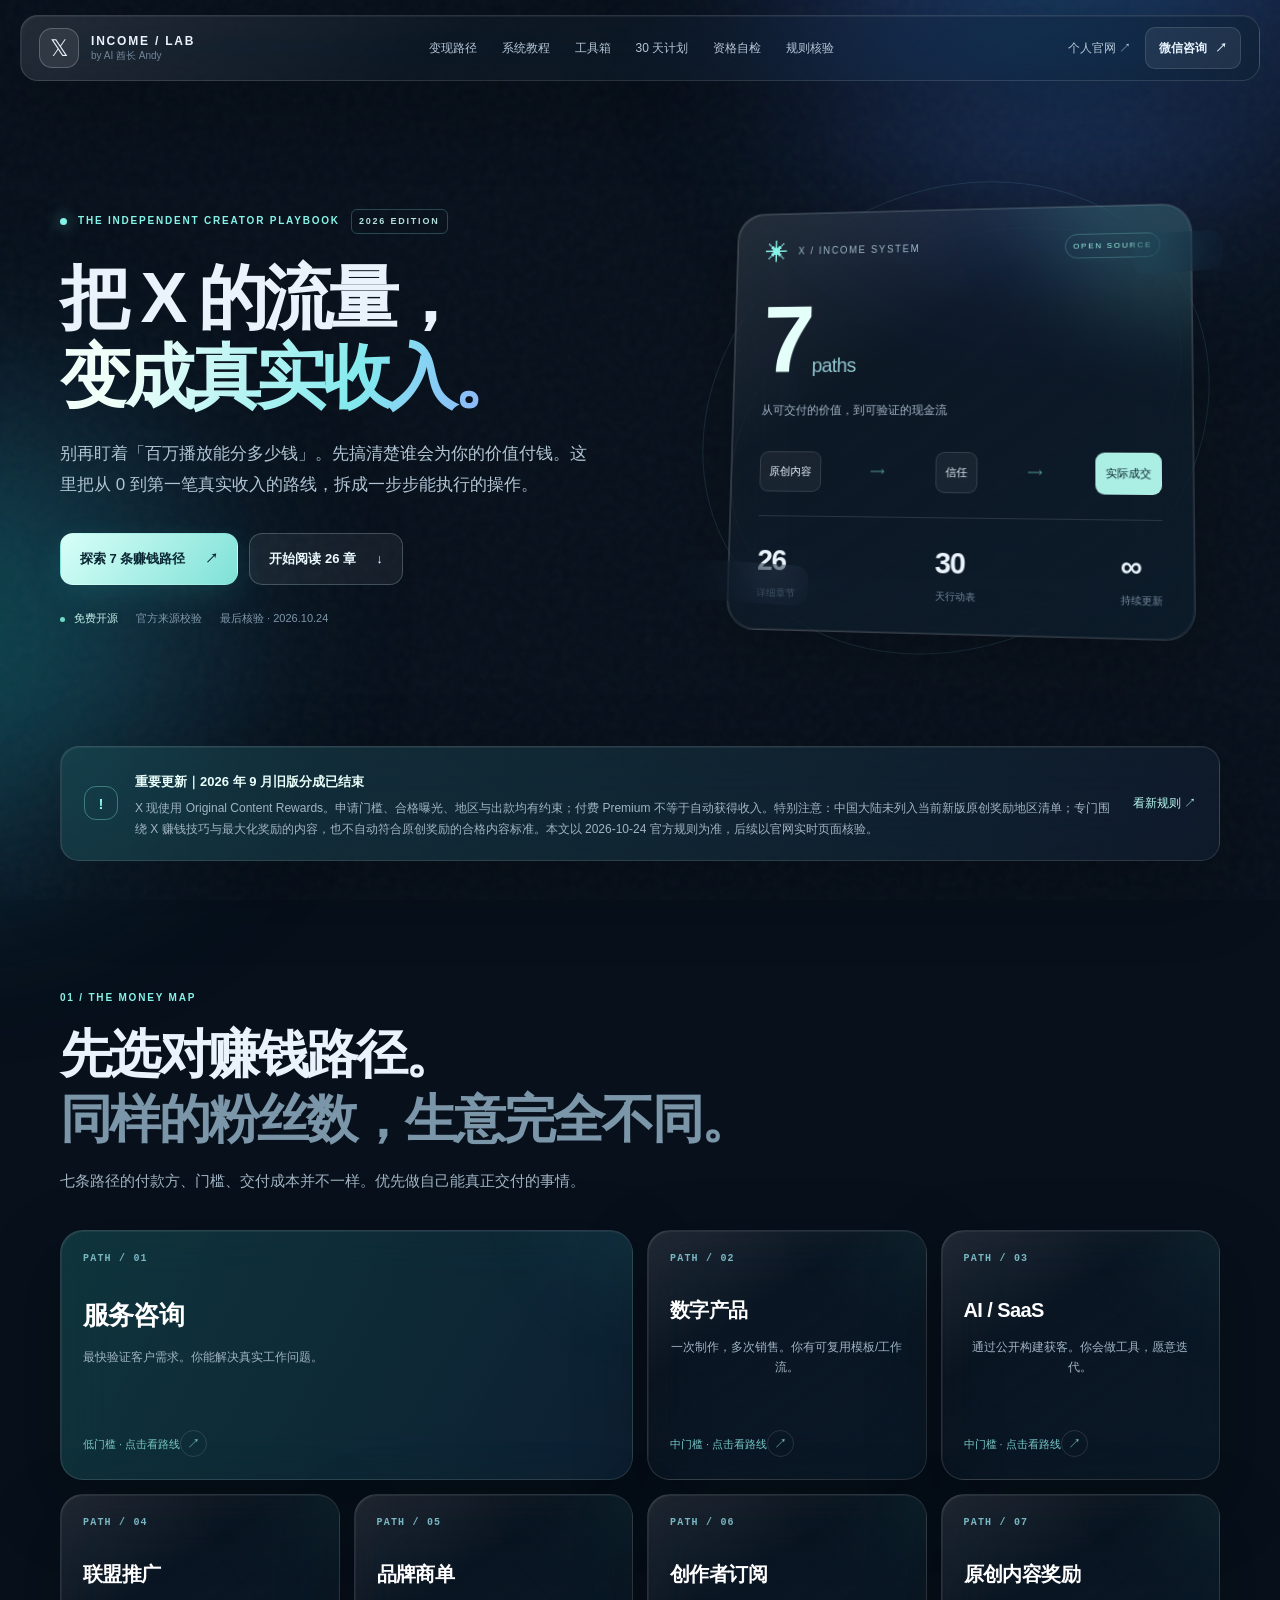
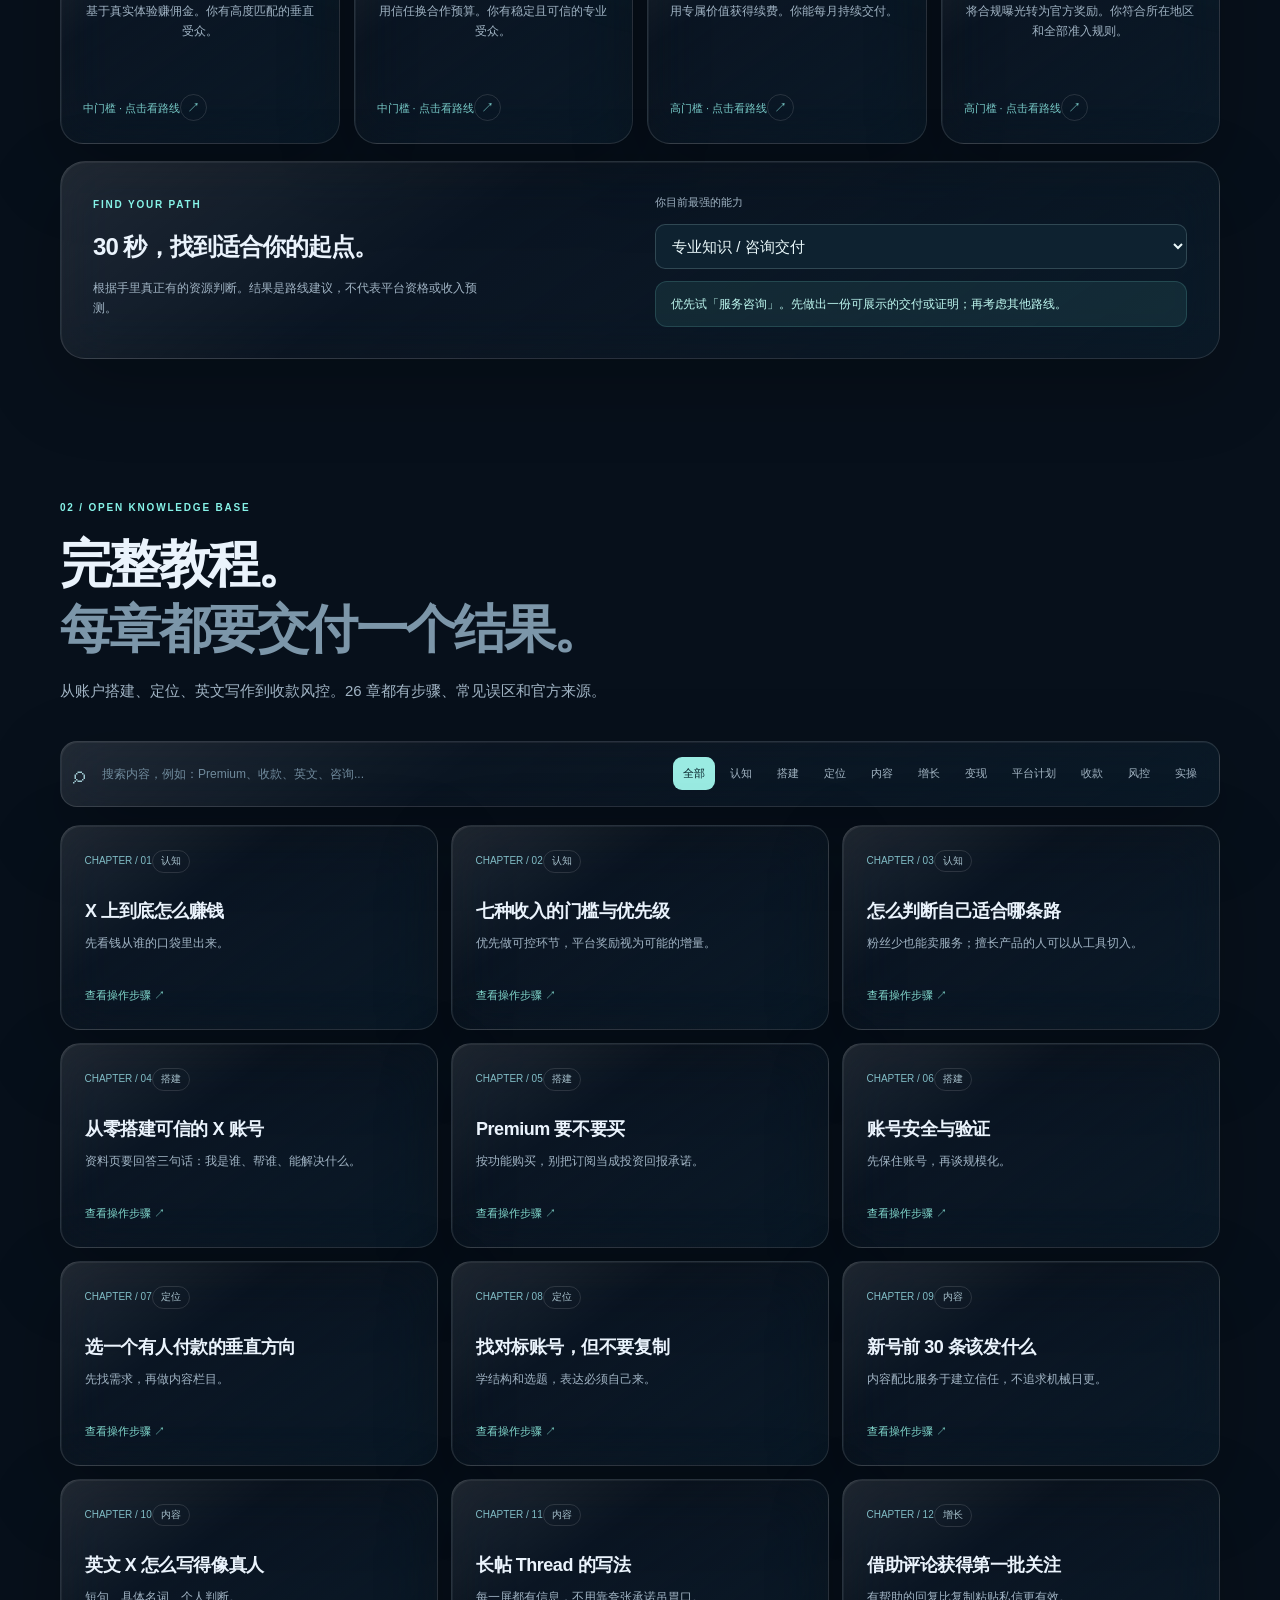
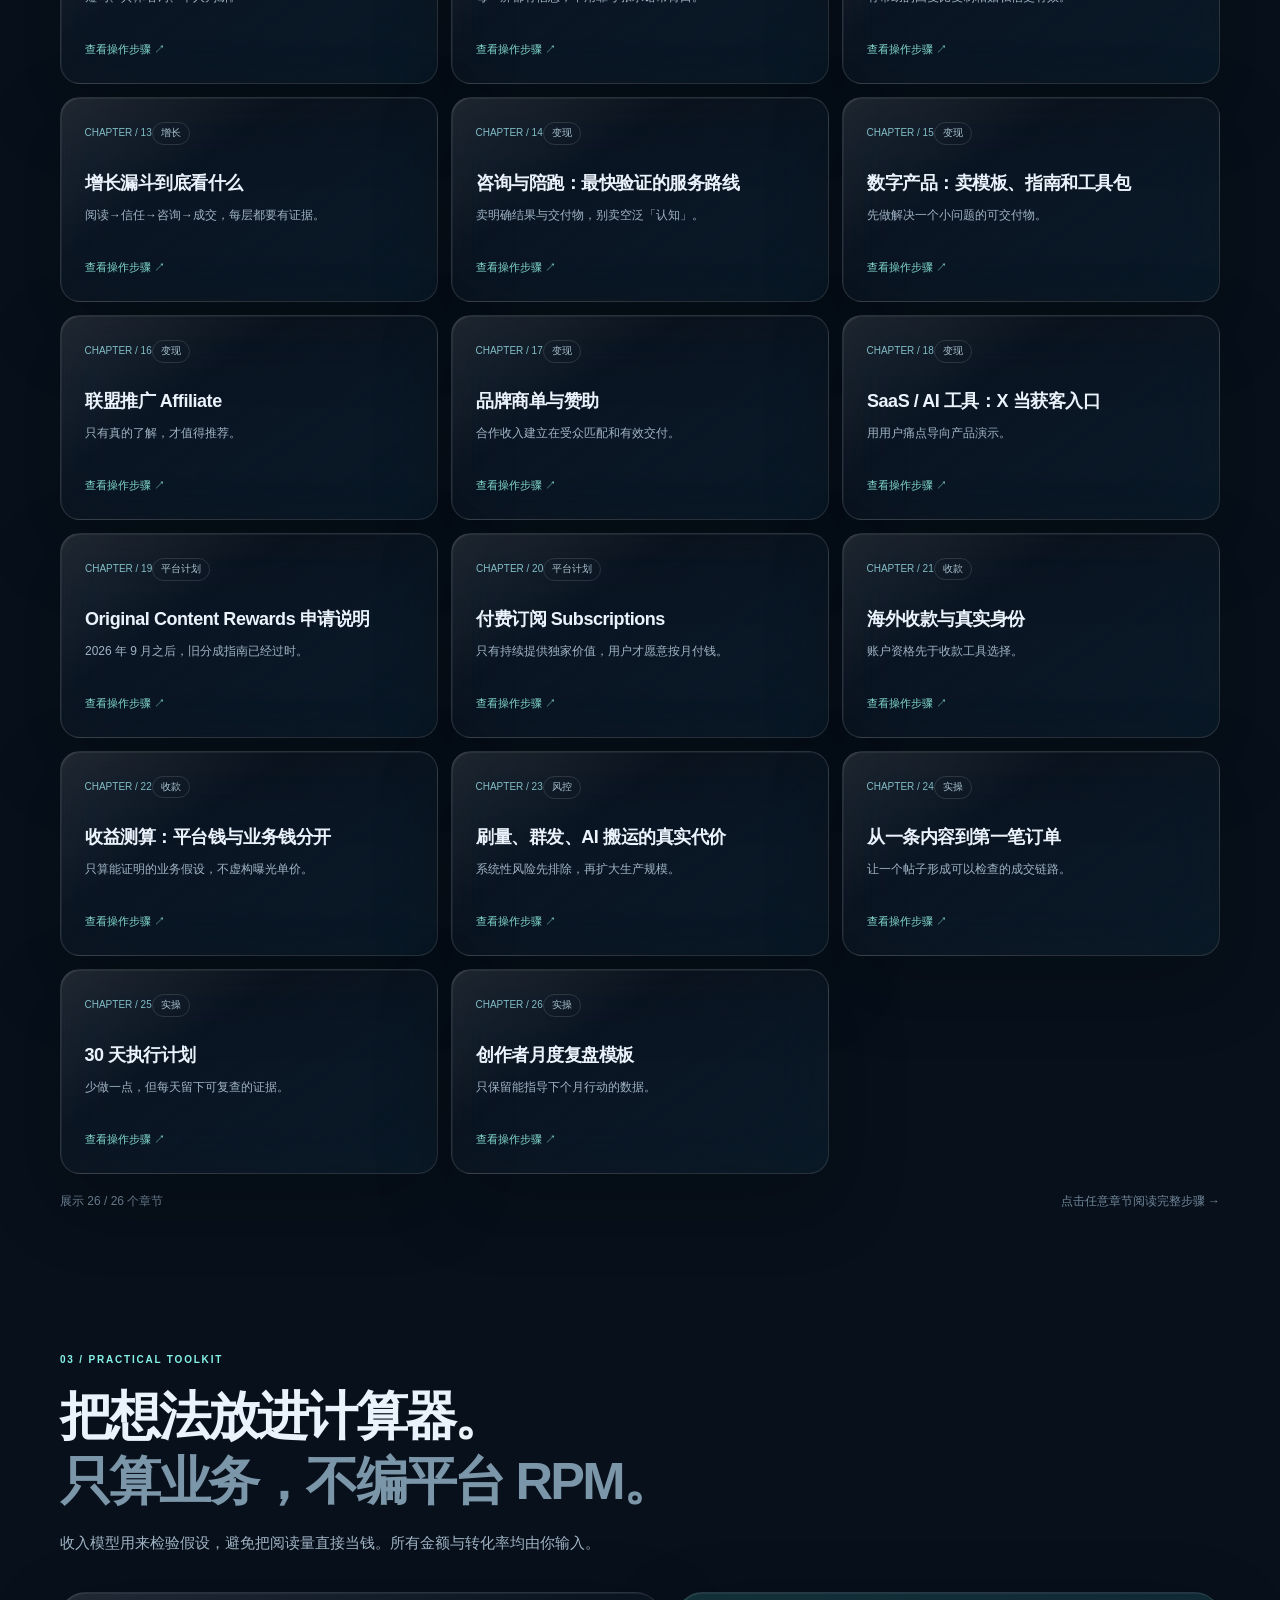
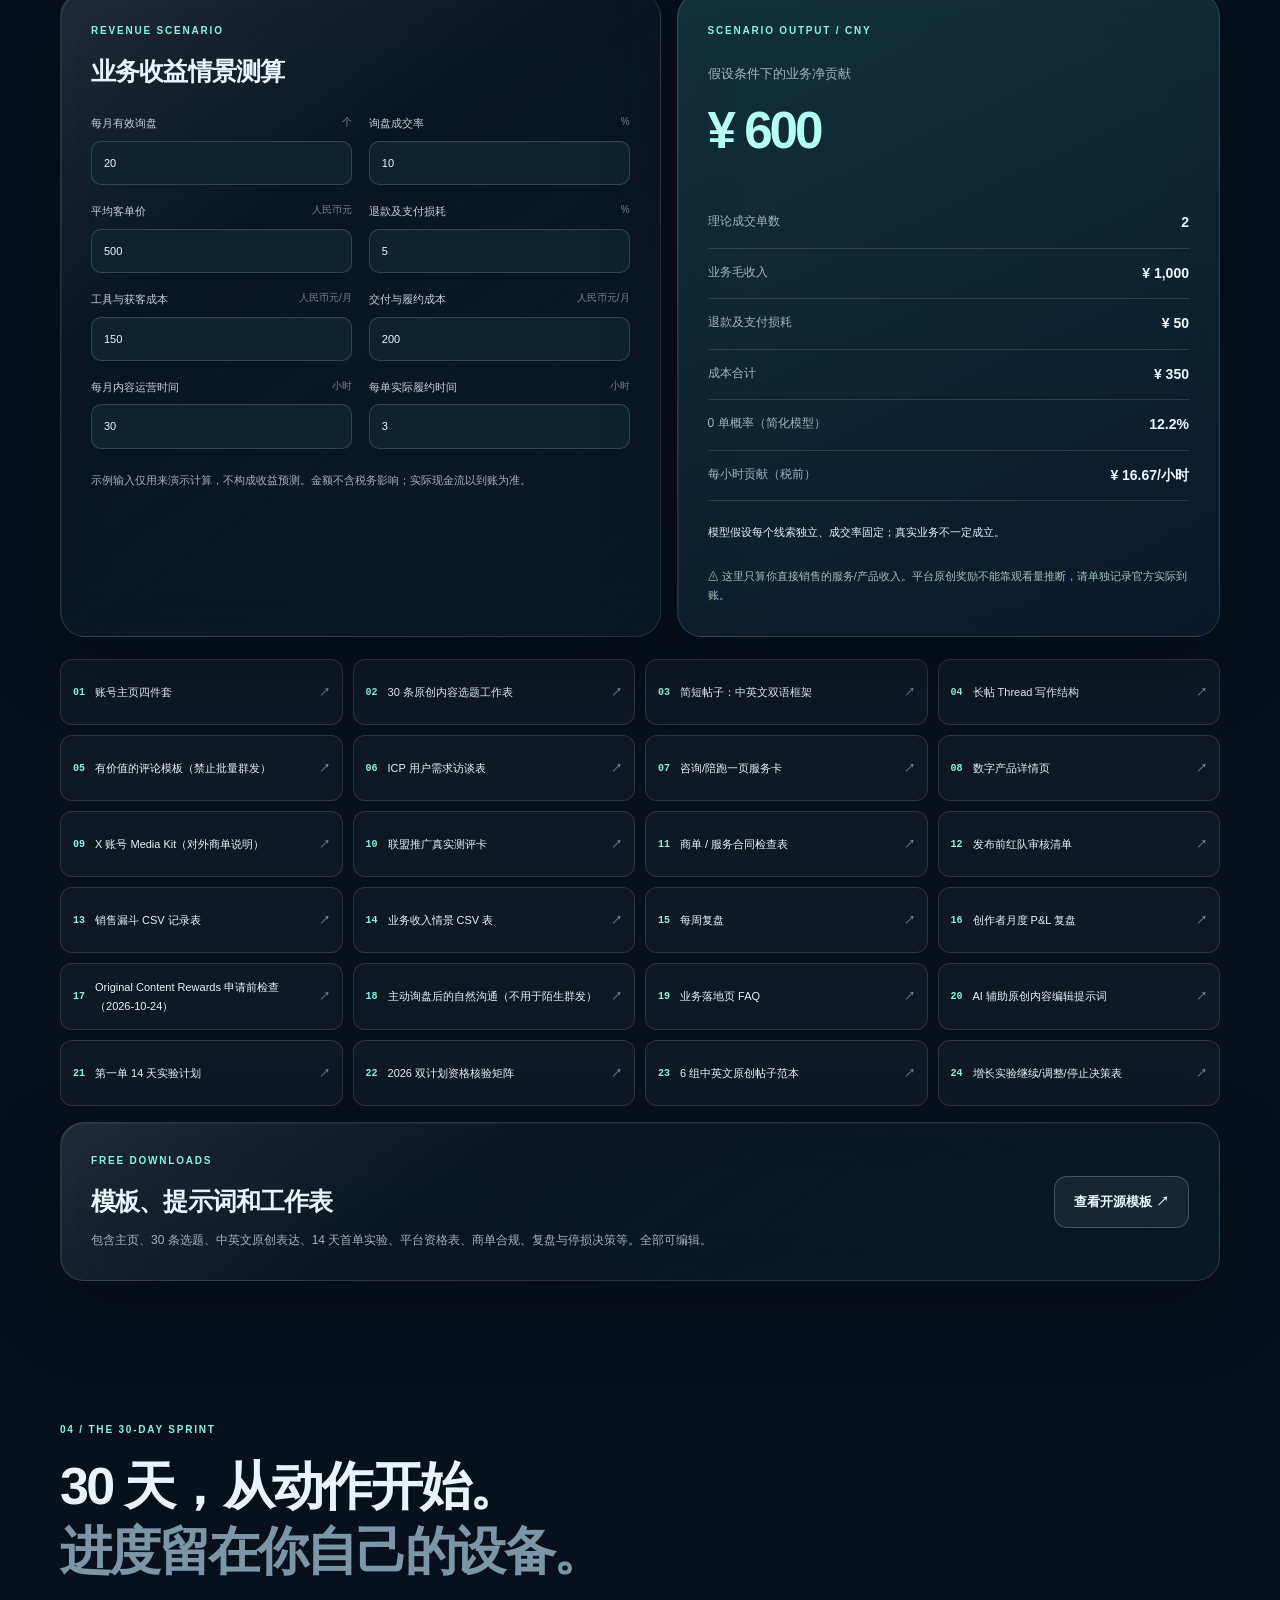
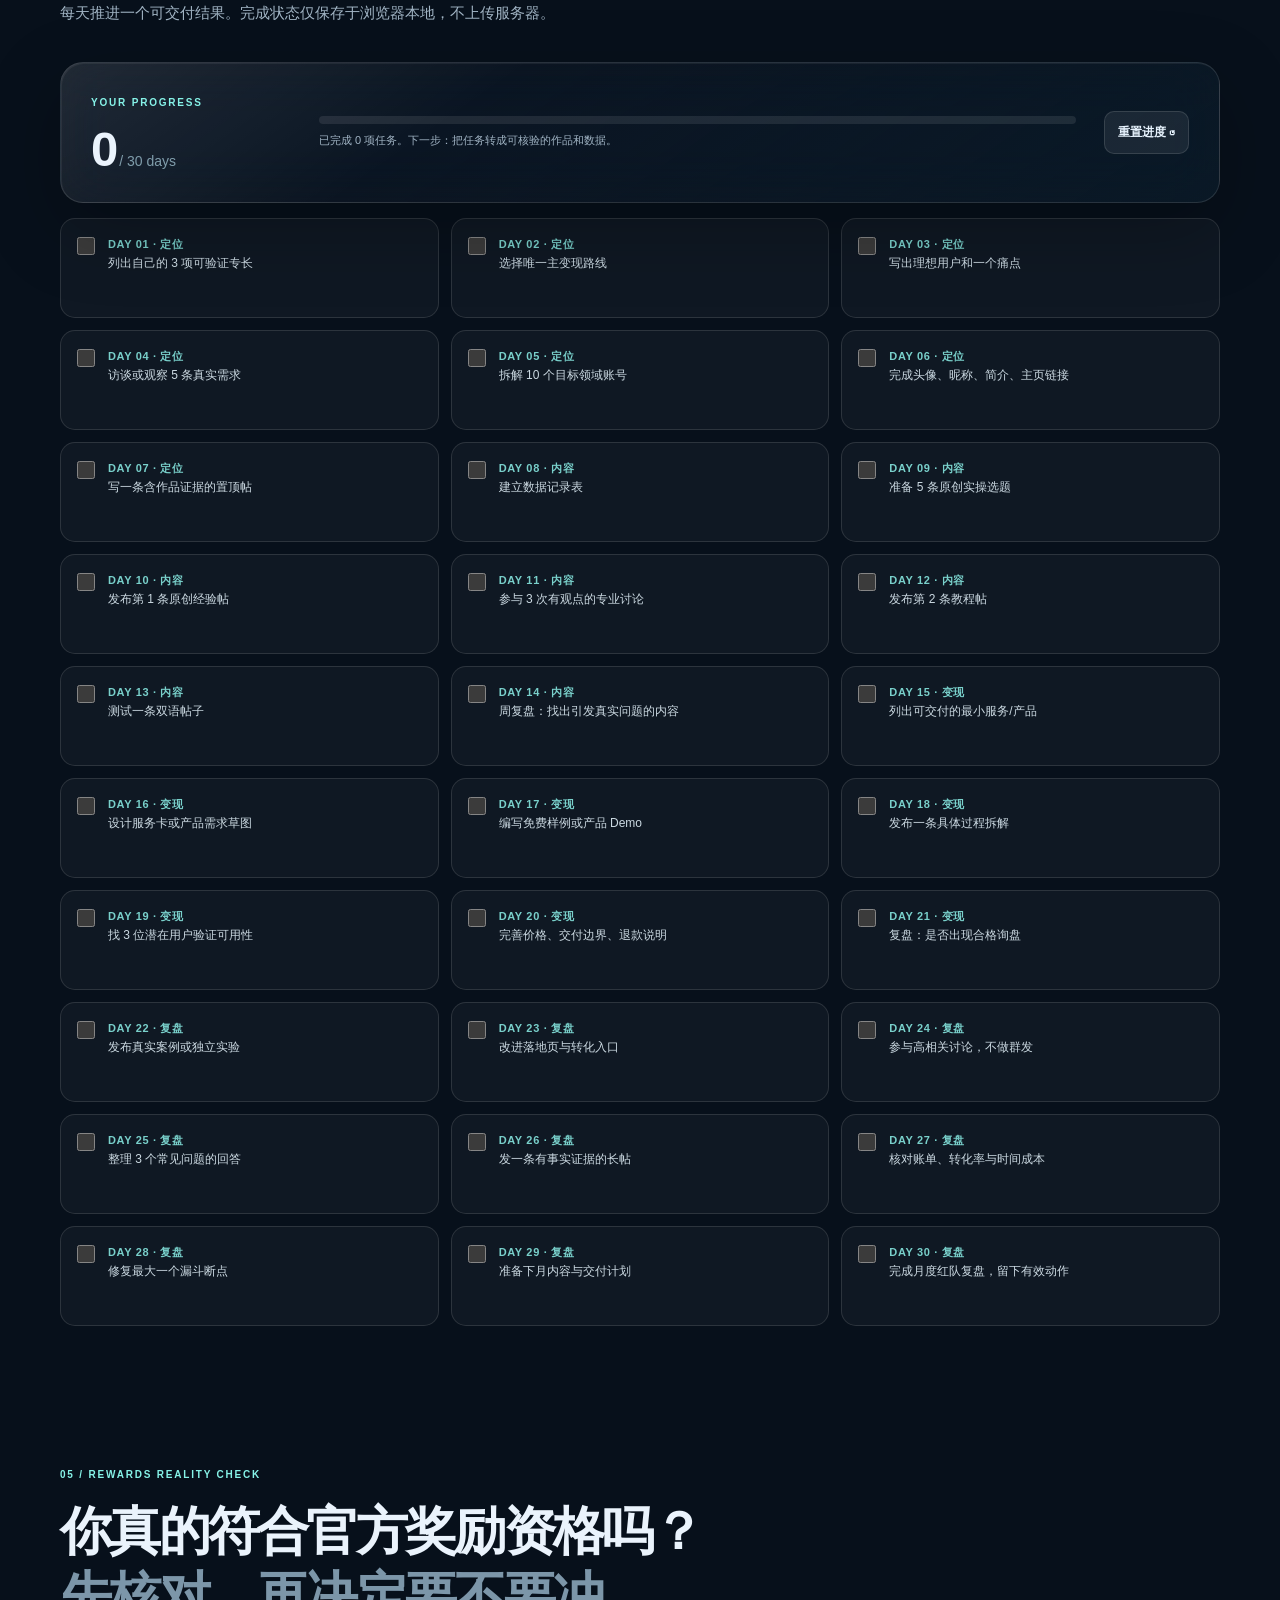
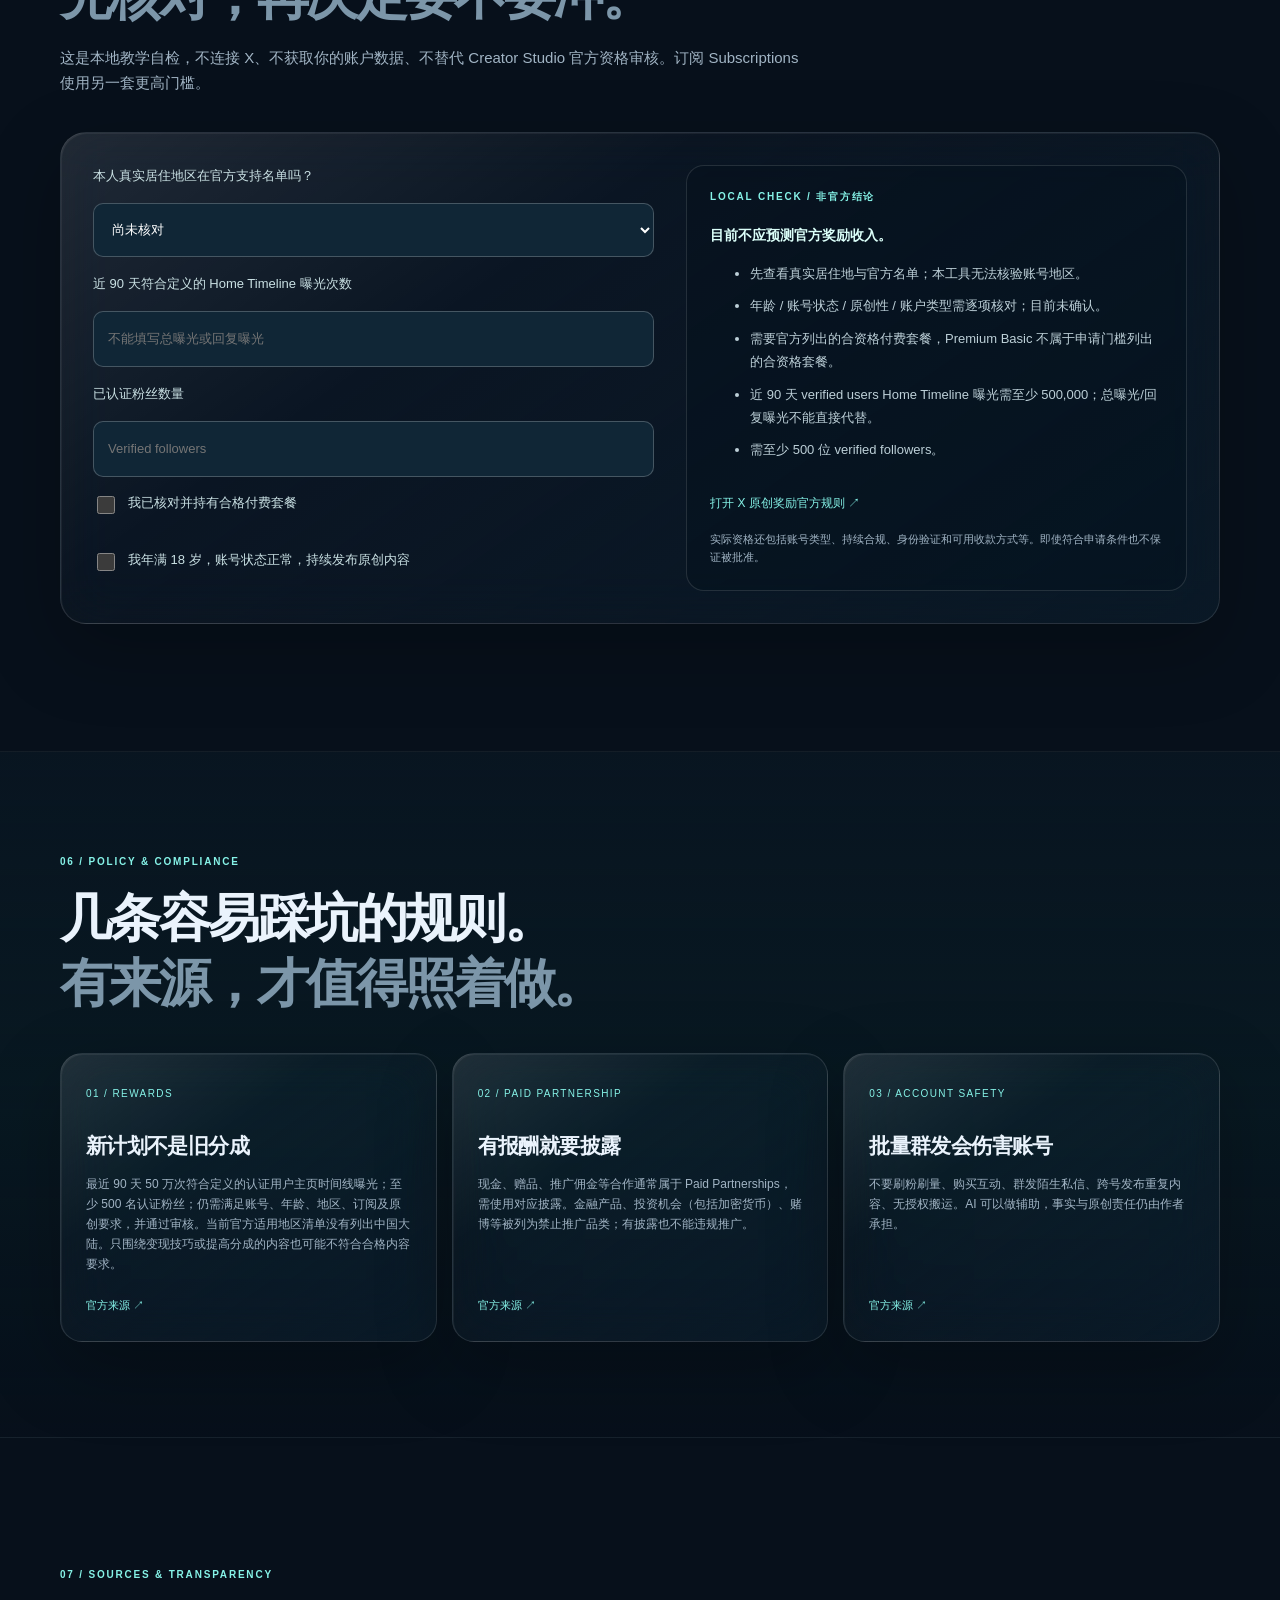
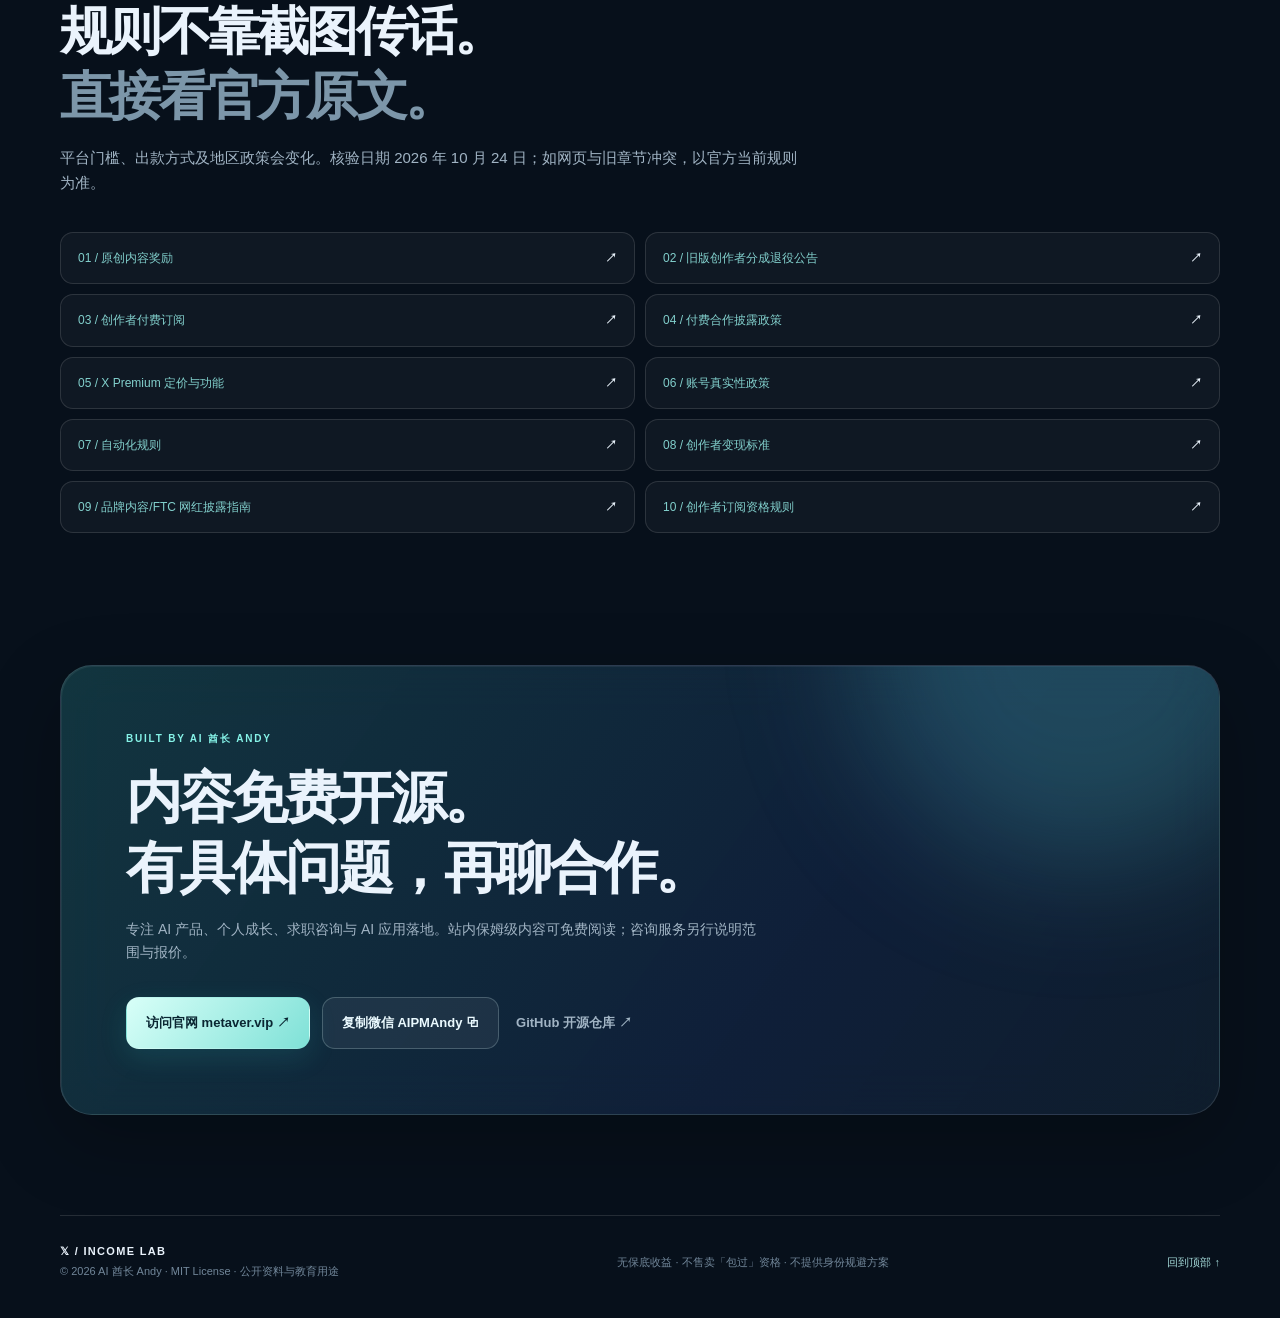
==== index.html @ f40939b9 "Release V2: 26 chapters, 24 templates, glass UI, revenue tools, tests and Pages" ====
<!doctype html>
<html lang="zh-CN">
<head>
  <meta charset="utf-8" />
  <meta name="viewport" content="width=device-width,initial-scale=1,viewport-fit=cover" />
  <meta name="theme-color" content="#07101b" />
  <meta name="description" content="2026 年 X（Twitter）赚钱保姆级攻略：七种变现路线、26 章原创教程、30 天执行计划、业务收益测算、平台规则与风控。由 AI 酋长 Andy 开源维护。" />
  <meta property="og:type" content="website" /><meta property="og:title" content="X 赚钱保姆级攻略 · 2026" />
  <meta property="og:description" content="从内容到客户，从流量到真实到账。26 章保姆级手册 · 30 天实践计划 · 官方规则核验。" />
  <meta property="og:url" content="https://aipmandy.github.io/x-income-handbook/" />
  <meta name="twitter:card" content="summary_large_image" />
  <meta property="og:image" content="https://aipmandy.github.io/x-income-handbook/assets/social-preview.png" />
  <meta property="og:image:alt" content="X 赚钱保姆级攻略 2026 开源指南" />
  <link rel="icon" type="image/svg+xml" href="assets/favicon.svg" />
  <link rel="canonical" href="https://aipmandy.github.io/x-income-handbook/" />
  <link rel="stylesheet" href="assets/style.css" />
  <title>X 赚钱保姆级攻略 2026 · AI 酋长 Andy</title>
</head>
<body>
  <a class="skip-link" href="#knowledge">跳转到教程正文</a>
  <div class="aurora aurora-a" aria-hidden="true"></div><div class="aurora aurora-b" aria-hidden="true"></div><div class="grain" aria-hidden="true"></div>
  <div class="read-progress" id="readProgress" aria-hidden="true"></div>
  <header class="site-header"><div class="nav glass">
    <a class="brand" href="#home" aria-label="X 收益手册 首页"><span class="brand-mark">𝕏</span><span class="brand-type"><b>INCOME / LAB</b><small>by AI 酋长 Andy</small></span></a>
    <nav class="desktop-nav" aria-label="主导航"><a href="#routes">变现路径</a><a href="#knowledge">系统教程</a><a href="#tools">工具箱</a><a href="#roadmap">30 天计划</a><a href="#eligibility">资格自检</a><a href="#sources">规则核验</a></nav>
    <div class="nav-actions"><a class="nav-website" href="https://metaver.vip/" target="_blank" rel="noopener noreferrer">个人官网 ↗</a><button class="btn btn-ghost tiny" id="contactTop" type="button" aria-label="复制微信号">微信咨询 <span>↗</span></button></div>
  </div><nav class="mobile-quicknav" aria-label="手机快捷导航"><a href="#routes">路径</a><a href="#knowledge">教程</a><a href="#tools">测算</a><a href="#roadmap">打卡</a><a href="#eligibility">资格核验</a><a href="#sources">官方来源</a></nav></header>
  <main>
    <section id="home" class="hero container">
      <div class="hero-content"><div class="eyebrow"><span class="pulse"></span> THE INDEPENDENT CREATOR PLAYBOOK <span class="ver">2026 EDITION</span></div>
        <h1>把 X 的流量，<br/><em>变成真实收入。</em></h1>
        <p class="hero-sub">别再盯着「百万播放能分多少钱」。先搞清楚谁会为你的价值付钱。这里把从 0 到第一笔真实收入的路线，拆成一步步能执行的操作。</p>
        <div class="hero-ctas"><a class="btn btn-primary" href="#routes">探索 7 条赚钱路径 <span>↗</span></a><a class="btn btn-outline" href="#knowledge">开始阅读 26 章 <span>↓</span></a></div>
        <div class="hero-meta"><span><i class="dot"></i> 免费开源</span><span>官方来源校验</span><span>最后核验 · 2026.10.24</span></div>
      </div>
      <div class="hero-art" aria-label="网站数据概览装饰图">
        <div class="orbit orbit-one" aria-hidden="true"></div><div class="orbit orbit-two" aria-hidden="true"></div>
        <div class="glass hero-panel"><div class="panel-head"><span class="mini-symbol">✳</span><span>X / INCOME SYSTEM</span><span class="panel-badge">OPEN SOURCE</span></div>
          <div class="visual-big">7<span> paths</span></div><p class="panel-muted">从可交付的价值，到可验证的现金流</p>
          <div class="art-flow"><span>原创内容</span><span class="flow-arrow">⟶</span><span>信任</span><span class="flow-arrow">⟶</span><span class="highlight-cell">实际成交</span></div>
          <div class="art-divider"></div><div class="panel-bottom"><div><b>26</b><small>详细章节</small></div><div><b>30</b><small>天行动表</small></div><div><b>∞</b><small>持续更新</small></div></div>
        </div><div class="float-chip glass float-a">✦ 从 0 到 1</div><div class="float-chip glass float-b">↗ Built for creators</div>
      </div>
    </section>
    <section class="container"><div class="notice glass"><div class="notice-icon">!</div><div><strong>重要更新｜2026 年 9 月旧版分成已结束</strong><p>X 现使用 Original Content Rewards。申请门槛、合格曝光、地区与出款均有约束；付费 Premium 不等于自动获得收入。特别注意：中国大陆未列入当前新版原创奖励地区清单；专门围绕 X 赚钱技巧与最大化奖励的内容，也不自动符合原创奖励的合格内容标准。本文以 2026-10-24 官方规则为准，后续以官网实时页面核验。</p></div><a href="#policy">看新规则 ↗</a></div></section>
    <section id="routes" class="section container"><div class="section-head"><span class="section-label">01 / THE MONEY MAP</span><h2>先选对赚钱路径。<br/><span>同样的粉丝数，生意完全不同。</span></h2><p>七条路径的付款方、门槛、交付成本并不一样。优先做自己能真正交付的事情。</p></div>
      <div class="route-grid" id="routeGrid"></div>
      <div class="matcher glass"><div><span class="section-label">FIND YOUR PATH</span><h3>30 秒，找到适合你的起点。</h3><p>根据手里真正有的资源判断。结果是路线建议，不代表平台资格或收入预测。</p></div><div class="matcher-controls"><label for="skillSelect">你目前最强的能力</label><select id="skillSelect"><option value="service">专业知识 / 咨询交付</option><option value="build">产品开发 / AI 工具</option><option value="resource">产品测评 / 推荐经验</option><option value="audience">稳定的垂直受众</option><option value="content">原创写作 / 视频制作</option></select><div class="match-result" id="matchResult" aria-live="polite"></div></div></div>
    </section>
    <section id="knowledge" class="section container"><div class="section-head"><span class="section-label">02 / OPEN KNOWLEDGE BASE</span><h2>完整教程。<br/><span>每章都要交付一个结果。</span></h2><p>从账户搭建、定位、英文写作到收款风控。26 章都有步骤、常见误区和官方来源。</p></div>
      <div class="library-toolbar glass"><label class="search-wrap" for="chapterSearch"><span>⌕</span><input id="chapterSearch" placeholder="搜索内容，例如：Premium、收款、英文、咨询..." autocomplete="off" /></label><div class="category-tabs" id="categoryTabs" aria-label="章节类别"></div></div>
      <div id="chapterGrid" class="chapter-grid" aria-live="polite"></div><div class="library-footer"><span id="chapterCount"></span><span>点击任意章节阅读完整步骤 →</span></div>
    </section>
    <section id="tools" class="section container"><div class="section-head"><span class="section-label">03 / PRACTICAL TOOLKIT</span><h2>把想法放进计算器。<br/><span>只算业务，不编平台 RPM。</span></h2><p>收入模型用来检验假设，避免把阅读量直接当钱。所有金额与转化率均由你输入。</p></div>
      <div class="calc-layout"><div class="glass calc-form"><div class="card-kicker">REVENUE SCENARIO</div><h3>业务收益情景测算</h3><div class="calc-fields"><label>每月有效询盘 <span>个</span><input id="leads" type="number" min="0" max="10000000" step="1" value="20" /></label><label>询盘成交率 <span>%</span><input id="conversion" type="number" min="0" max="100" step="1" value="10" /></label><label>平均客单价 <span>人民币元</span><input id="ticket" type="number" min="0" max="100000000" step="50" value="500" /></label><label>退款及支付损耗 <span>%</span><input id="refund" type="number" min="0" max="100" step="1" value="5" /></label><label>工具与获客成本 <span>人民币元/月</span><input id="cost" type="number" min="0" max="100000000" step="10" value="150" /></label><label>交付与履约成本 <span>人民币元/月</span><input id="delivery" type="number" min="0" max="100000000" step="10" value="200" /></label><label>每月内容运营时间 <span>小时</span><input id="contentHours" type="number" min="0" max="1000000" step="1" value="30" /></label><label>每单实际履约时间 <span>小时</span><input id="hoursPerOrder" type="number" min="0" max="1000000" step="0.5" value="3" /></label></div><p class="calc-note">示例输入仅用来演示计算，不构成收益预测。金额不含税务影响；实际现金流以到账为准。</p></div>
        <div class="glass calc-result"><div class="card-kicker">SCENARIO OUTPUT / CNY</div><p>假设条件下的业务净贡献</p><div class="calc-value" id="net">¥ 0</div><div class="calc-stat"><span>理论成交单数</span><b id="orders">0</b></div><div class="calc-stat"><span>业务毛收入</span><b id="gross">¥ 0</b></div><div class="calc-stat"><span>退款及支付损耗</span><b id="loss">¥ 0</b></div><div class="calc-stat"><span>成本合计</span><b id="expenses">¥ 0</b></div><div class="calc-stat"><span>0 单概率（简化模型）</span><b id="zeroOrders">—</b></div><div class="calc-stat"><span>每小时贡献（税前）</span><b id="hourly">—</b></div><div id="scenarioRisk" class="calc-note" aria-live="polite"></div><div class="disclaimer">⚠ 这里只算你直接销售的服务/产品收入。平台原创奖励不能靠观看量推断，请单独记录官方实际到账。</div></div></div>
      <div class="template-list" id="templateList" aria-label="可编辑开源模板"></div>
      <div class="resources glass"><div><div class="card-kicker">FREE DOWNLOADS</div><h3>模板、提示词和工作表</h3><p>包含主页、30 条选题、中英文原创表达、14 天首单实验、平台资格表、商单合规、复盘与停损决策等。全部可编辑。</p></div><a class="btn btn-outline" href="https://github.com/AIPMAndy/x-income-handbook/tree/main/templates" target="_blank" rel="noopener noreferrer">查看开源模板 ↗</a></div>
    </section>
    <section id="roadmap" class="section container"><div class="section-head"><span class="section-label">04 / THE 30-DAY SPRINT</span><h2>30 天，从动作开始。<br/><span>进度留在你自己的设备。</span></h2><p>每天推进一个可交付结果。完成状态仅保存于浏览器本地，不上传服务器。</p></div><div class="roadmap-top glass"><div><span class="section-label">YOUR PROGRESS</span><div class="progress-number"><span id="dayDone">0</span><small> / 30 days</small></div></div><div class="progress-area"><div class="track"><div id="progressBar"></div></div><p id="progressLabel">还没有完成任何任务。</p></div><button class="btn btn-ghost tiny" id="resetProgress" type="button">重置进度 ↺</button></div><div class="days-grid" id="dayGrid"></div></section>
    <section id="eligibility" class="section container"><div class="section-head"><span class="section-label">05 / REWARDS REALITY CHECK</span><h2>你真的符合官方奖励资格吗？<br/><span>先核对，再决定要不要冲。</span></h2><p>这是本地教学自检，不连接 X、不获取你的账户数据、不替代 Creator Studio 官方资格审核。订阅 Subscriptions 使用另一套更高门槛。</p></div><form id="rewardsCheck" class="glass eligibility-card"><div class="eligibility-fields"><label>本人真实居住地区在官方支持名单吗？<select id="rewardRegion"><option value="unknown">尚未核对</option><option value="yes">是（已查官方名单）</option><option value="no">否</option></select></label><label>近 90 天符合定义的 Home Timeline 曝光次数<input id="rewardViews" type="number" min="0" step="1" placeholder="不能填写总曝光或回复曝光" /></label><label>已认证粉丝数量<input id="rewardVerified" type="number" min="0" step="1" placeholder="Verified followers" /></label><label class="eligibility-check"><input id="rewardPremium" type="checkbox"/> 我已核对并持有合格付费套餐</label><label class="eligibility-check"><input id="rewardAge" type="checkbox"/> 我年满 18 岁，账号状态正常，持续发布原创内容</label></div><div class="eligibility-result"><span class="card-kicker">LOCAL CHECK / 非官方结论</span><div id="rewardResult" aria-live="polite"></div><a href="https://help.x.com/en/using-x/original-content-rewards" target="_blank" rel="noopener noreferrer">打开 X 原创奖励官方规则 ↗</a><p>实际资格还包括账号类型、持续合规、身份验证和可用收款方式等。即使符合申请条件也不保证被批准。</p></div></form></section>
    <section id="policy" class="policy-section"><div class="container"><div class="section-head"><span class="section-label">06 / POLICY & COMPLIANCE</span><h2>几条容易踩坑的规则。<br/><span>有来源，才值得照着做。</span></h2></div><div class="policy-grid"><article class="glass policy-card"><span>01 / REWARDS</span><h3>新计划不是旧分成</h3><p>最近 90 天 50 万次符合定义的认证用户主页时间线曝光；至少 500 名认证粉丝；仍需满足账号、年龄、地区、订阅及原创要求，并通过审核。当前官方适用地区清单没有列出中国大陆。只围绕变现技巧或提高分成的内容也可能不符合合格内容要求。</p><a href="https://help.x.com/en/using-x/original-content-rewards" target="_blank" rel="noopener noreferrer">官方来源 ↗</a></article><article class="glass policy-card"><span>02 / PAID PARTNERSHIP</span><h3>有报酬就要披露</h3><p>现金、赠品、推广佣金等合作通常属于 Paid Partnerships，需使用对应披露。金融产品、投资机会（包括加密货币）、赌博等被列为禁止推广品类；有披露也不能违规推广。</p><a href="https://help.x.com/en/rules-and-policies/paid-partnerships-policy" target="_blank" rel="noopener noreferrer">官方来源 ↗</a></article><article class="glass policy-card"><span>03 / ACCOUNT SAFETY</span><h3>批量群发会伤害账号</h3><p>不要刷粉刷量、购买互动、群发陌生私信、跨号发布重复内容、无授权搬运。AI 可以做辅助，事实与原创责任仍由作者承担。</p><a href="https://help.x.com/en/rules-and-policies/authenticity" target="_blank" rel="noopener noreferrer">官方来源 ↗</a></article></div></div></section>
    <section id="sources" class="section container"><div class="section-head"><span class="section-label">07 / SOURCES & TRANSPARENCY</span><h2>规则不靠截图传话。<br/><span>直接看官方原文。</span></h2><p>平台门槛、出款方式及地区政策会变化。核验日期 2026 年 10 月 24 日；如网页与旧章节冲突，以官方当前规则为准。</p></div><div id="sourceList" class="source-grid"></div></section>
    <section class="container contact-section"><div class="contact-panel glass"><div class="contact-glow"></div><div class="card-kicker">BUILT BY AI 酋长 ANDY</div><h2>内容免费开源。<br/>有具体问题，再聊合作。</h2><p>专注 AI 产品、个人成长、求职咨询与 AI 应用落地。站内保姆级内容可免费阅读；咨询服务另行说明范围与报价。</p><div class="contact-buttons"><a class="btn btn-primary" href="https://metaver.vip/" target="_blank" rel="noopener noreferrer">访问官网 metaver.vip ↗</a><button type="button" class="btn btn-outline" id="copyWechat">复制微信 AIPMAndy ⧉</button><a class="btn btn-text" href="https://github.com/AIPMAndy/x-income-handbook" target="_blank" rel="noopener noreferrer">GitHub 开源仓库 ↗</a></div></div></section>
  </main>
  <footer class="footer container"><div><span class="footer-brand">𝕏 / INCOME LAB</span><p>© 2026 AI 酋长 Andy · MIT License · 公开资料与教育用途</p></div><p>无保底收益 · 不售卖「包过」资格 · 不提供身份规避方案</p><a href="#home">回到顶部 ↑</a></footer>
  <dialog id="chapterDialog" class="chapter-dialog"><div class="dialog-shell"><button type="button" id="closeDialog" class="dialog-close" aria-label="关闭章节">×</button><div id="dialogBody"></div><div class="dialog-footer"><button type="button" id="prevChapter" class="btn btn-ghost tiny">← 上一章</button><button type="button" id="copyChapter" class="btn btn-ghost tiny">复制链接 ⧉</button><button type="button" id="nextChapter" class="btn btn-primary tiny">下一章 →</button></div></div></dialog>
  <div id="toast" class="toast" role="status" aria-live="polite"></div>
  <script src="data/content.js"></script><script src="data/templates.js"></script><script src="assets/app.js" defer></script>
</body>
</html>
---- assets/style.css ----
:root{color-scheme:dark;--bg:#07101b;--surface:rgba(16,30,46,.56);--stroke:rgba(255,255,255,.12);--stroke-hi:rgba(255,255,255,.25);--ink:#eaf3fc;--muted:#a1b4c4;--faint:#718699;--teal:#86f3e8;--mint:#bafcf4;--blue:#92b5ff;--radius:26px;--shadow:0 26px 75px rgba(0,0,0,.25)}*{box-sizing:border-box}html{scroll-behavior:smooth;scroll-padding-top:100px}body{margin:0;background:var(--bg);color:var(--ink);font-family:-apple-system,BlinkMacSystemFont,"SF Pro Display","PingFang SC","Microsoft YaHei",sans-serif;font-size:15px;line-height:1.68;overflow-x:hidden}::selection{background:rgba(134,243,232,.33)}a{color:inherit;text-decoration:none}button,input,select{font:inherit}button{cursor:pointer}button:focus-visible,a:focus-visible,input:focus-visible,select:focus-visible{outline:2px solid var(--teal);outline-offset:4px}p,h1,h2,h3{margin-top:0}p{color:var(--muted)}section{scroll-margin-top:105px}.container{width:min(1160px,calc(100% - 48px));margin-inline:auto}.glass{background:linear-gradient(145deg,rgba(255,255,255,.11),rgba(255,255,255,.025) 35%,rgba(13,31,45,.6));border:1px solid var(--stroke);box-shadow:var(--shadow),inset 1px 1px rgba(255,255,255,.06);backdrop-filter:blur(26px) saturate(125%);-webkit-backdrop-filter:blur(26px) saturate(125%)}.aurora{position:absolute;pointer-events:none;z-index:-2;filter:blur(80px);opacity:.65;border-radius:50%;animation:float 17s ease-in-out infinite alternate}.aurora-a{width:680px;height:640px;top:-350px;right:-130px;background:radial-gradient(ellipse,#164f7b 4%,#253b74 40%,transparent 74%)}.aurora-b{width:660px;height:600px;top:330px;left:-380px;background:radial-gradient(ellipse,#0b6b69 10%,#18445c 40%,transparent 73%);animation-delay:-8s}.grain{position:fixed;inset:0;opacity:.11;z-index:-1;pointer-events:none;background-image:url("data:image/svg+xml,%3Csvg viewBox='0 0 180 180' xmlns='http://www.w3.org/2000/svg'%3E%3Cfilter id='n'%3E%3CfeTurbulence type='fractalNoise' baseFrequency='.6' numOctaves='3' stitchTiles='stitch'/%3E%3C/filter%3E%3Crect width='100%25' height='100%25' filter='url(%23n)' opacity='.32'/%3E%3C/svg%3E")}.read-progress{position:fixed;z-index:200;top:0;left:0;height:2px;width:0;background:linear-gradient(90deg,var(--teal),var(--blue));transition:width .1s}.site-header{position:sticky;top:0;z-index:50;padding:15px 20px 0;pointer-events:none}.nav{max-width:1260px;margin:auto;min-height:66px;display:flex;align-items:center;justify-content:space-between;border-radius:18px;padding:0 18px;pointer-events:auto}.brand{display:flex;gap:12px;align-items:center}.brand-mark{display:grid;place-items:center;border:1px solid rgba(255,255,255,.22);border-radius:13px;width:40px;height:40px;font-size:23px;background:rgba(255,255,255,.08)}.brand-type{display:flex;flex-direction:column;line-height:1.3}.brand-type b{font-size:12px;letter-spacing:.15em}.brand-type small{font-size:10px;color:var(--faint)}.desktop-nav{display:flex;gap:25px}.desktop-nav a,.nav-website{color:#b6c7d7;font-size:12px;transition:color .2s}.desktop-nav a:hover,.nav-website:hover{color:#fff}.nav-actions{display:flex;gap:14px;align-items:center}.btn{display:inline-flex;align-items:center;justify-content:center;gap:20px;border-radius:13px;padding:14px 19px;border:1px solid transparent;font-size:13px;font-weight:650;transition:transform .25s,background .2s,border-color .2s;white-space:nowrap}.btn:hover{transform:translateY(-2px)}.btn-primary{background:linear-gradient(130deg,#d8fff8,#7fe1d7);color:#0a2632;box-shadow:0 9px 28px rgba(55,219,208,.13)}.btn-primary:hover{background:linear-gradient(130deg,#fff,#a0fff3)}.btn-outline{border-color:rgba(217,248,249,.22);background:rgba(255,255,255,.06);color:#ebfaff}.btn-outline:hover{border-color:rgba(217,248,249,.5)}.btn-ghost{background:rgba(255,255,255,.07);border-color:var(--stroke);color:#e6f2fd}.btn-text{color:var(--muted);padding-inline:4px}.btn.tiny{font-size:12px;padding:10px 13px;border-radius:10px;gap:8px}.hero{min-height:665px;padding-top:105px;padding-bottom:96px;display:grid;grid-template-columns:1fr .93fr;gap:65px;align-items:center}.eyebrow,.section-label,.card-kicker{font-size:10px;letter-spacing:.18em;font-weight:750;color:var(--teal)}.eyebrow{display:flex;align-items:center;gap:11px;flex-wrap:wrap}.ver{padding:4px 7px;border:1px solid rgba(134,243,232,.25);border-radius:6px;color:#b2dfdb;font-size:9px}.pulse{width:7px;height:7px;border-radius:50%;background:var(--teal);box-shadow:0 0 15px rgba(134,243,232,.85)}.hero h1{margin:25px 0 21px;font-size:clamp(48px,5.5vw,76px);font-weight:700;letter-spacing:-.065em;line-height:1.12}.hero h1 em{font-style:normal;background:linear-gradient(110deg,#f1fff9 15%,#82e9ed 65%,#8fa9ff);background-clip:text;color:transparent}.hero-sub{font-size:17px;line-height:1.85;max-width:530px;color:#b1c5d4}.hero-ctas{display:flex;flex-wrap:wrap;gap:11px;margin:32px 0 24px}.hero-meta{display:flex;flex-wrap:wrap;gap:18px;color:#7f97aa;font-size:11px}.hero-meta span:first-child{color:#c1eee7}.dot{display:inline-block;margin-right:6px;width:5px;height:5px;border-radius:50%;background:#70dbc9}.hero-art{position:relative;min-height:445px;display:grid;place-items:center;perspective:1000px}.hero-panel{width:min(100%,465px);min-height:360px;padding:28px 30px;border-radius:29px;position:relative;overflow:hidden;transform:rotateY(-7deg) rotateX(5deg);animation:panelmove 12s ease-in-out infinite alternate}.hero-panel:before{content:"";position:absolute;width:280px;height:280px;top:-165px;right:-125px;border-radius:50%;background:rgba(124,247,223,.16);filter:blur(45px)}.hero-panel:after{content:"";position:absolute;inset:0;border-radius:inherit;border:1px solid rgba(255,255,255,.08);pointer-events:none}.panel-head{display:flex;align-items:center;gap:9px;font-size:10px;letter-spacing:.17em;color:#9fb9c7}.mini-symbol{font-size:24px;color:var(--teal);line-height:1}.panel-badge{margin-left:auto;color:#9eefe4;border:1px solid rgba(136,240,227,.25);padding:5px 7px;border-radius:100px;font-size:8px}.visual-big{font-size:98px;letter-spacing:-.08em;font-weight:720;line-height:1.1;margin:26px 0 8px;color:#e4fff9}.visual-big span{font-size:20px;letter-spacing:-.03em;font-weight:500;color:#90c5ce}.panel-muted{font-size:12px}.art-flow{display:flex;justify-content:space-between;gap:5px;align-items:center;margin:32px 0 24px}.art-flow span:not(.flow-arrow){font-size:11px;padding:10px 9px;border:1px solid var(--stroke);background:rgba(255,255,255,.05);border-radius:9px}.art-flow .highlight-cell{color:#0b2630;background:#abeee3!important}.flow-arrow{color:var(--teal);opacity:.6}.art-divider{border-top:1px solid var(--stroke)}.panel-bottom{display:flex;justify-content:space-between;margin-top:20px}.panel-bottom div{display:flex;flex-direction:column}.panel-bottom b{font-size:29px;letter-spacing:-.05em}.panel-bottom small{font-size:10px;color:var(--faint)}.orbit{position:absolute;border:1px solid rgba(113,206,227,.14);border-radius:50%;transform:rotate(-32deg)}.orbit-one{width:490px;height:330px}.orbit-two{width:620px;height:450px}.float-chip{position:absolute;padding:10px 16px;border-radius:13px;font-size:11px;color:#d7f9fa;box-shadow:0 8px 30px #0003;transform:rotate(-4deg)}.float-a{top:36px;right:-3px}.float-b{bottom:38px;left:-12px;transform:rotate(4deg)}.notice{display:grid;grid-template-columns:auto 1fr auto;gap:17px;align-items:center;padding:21px 23px;border-radius:19px;background:linear-gradient(110deg,rgba(28,76,83,.55),rgba(21,33,52,.53))}.notice-icon{height:34px;width:34px;display:grid;place-items:center;border:1px solid rgba(139,250,226,.35);border-radius:12px;color:var(--teal);font-weight:700}.notice strong{font-size:13px;color:#eafffb}.notice p{font-size:12px;margin:5px 0 0;line-height:1.7}.notice a{font-size:12px;color:var(--mint);white-space:nowrap}.section{padding-top:122px;padding-bottom:12px}.section-head{max-width:820px;margin-bottom:37px}.section-head h2{font-size:clamp(31px,4.2vw,52px);font-weight:680;letter-spacing:-.052em;line-height:1.25;margin:14px 0 16px}.section-head h2 span{color:#7c96a9}.section-head p{font-size:15px;max-width:740px}.route-grid{display:grid;grid-template-columns:repeat(4,1fr);gap:14px}.route-card{min-height:250px;padding:22px;display:flex;flex-direction:column;position:relative;overflow:hidden;border-radius:23px;transition:transform .25s,border-color .25s}.route-card:hover{transform:translateY(-5px);border-color:rgba(137,241,234,.35)}.route-card:after{content:"";position:absolute;width:180px;height:150px;border-radius:50%;right:-130px;top:-110px;background:#52eedf;filter:blur(65px);opacity:.12;pointer-events:none}.route-num{font:700 10px ui-monospace,SFMono-Regular,monospace;color:#79b7c2;letter-spacing:.12em}.route-card h3{font-size:20px;margin:30px 0 9px;letter-spacing:-.03em}.route-card p{font-size:12px;margin-bottom:0}.route-bottom{margin-top:auto;display:flex;justify-content:space-between;align-items:center;padding-top:17px;font-size:11px;color:#77c8c6}.route-card .route-arrow{border:1px solid var(--stroke);border-radius:100%;width:27px;height:27px;display:grid;place-items:center;font-size:13px}.route-card.featured{grid-column:span 2;background:linear-gradient(120deg,rgba(27,93,93,.48),rgba(18,42,64,.6))}.route-card.featured h3{font-size:26px}.matcher{margin-top:17px;border-radius:25px;padding:28px 32px;display:grid;grid-template-columns:1fr 1fr;gap:30px;align-items:center}.matcher h3{font-size:24px;letter-spacing:-.04em;margin:11px 0}.matcher p{font-size:12px;max-width:400px}.matcher-controls{display:grid;gap:12px}.matcher-controls label{font-size:11px;color:var(--muted)}select,input{background:#0e2230;color:#eaf8fa;border:1px solid rgba(203,241,243,.18);border-radius:10px;padding:12px;width:100%;outline:none}.match-result{border-radius:12px;background:rgba(112,227,214,.09);border:1px solid rgba(134,243,232,.15);font-size:12px;color:#bff9f1;padding:12px 15px;min-height:46px}.library-toolbar{display:flex;align-items:center;justify-content:space-between;gap:16px;padding:12px;border-radius:17px;margin-bottom:18px;flex-wrap:wrap}.search-wrap{display:flex;align-items:center;gap:9px;flex:1;min-width:250px}.search-wrap span{font-size:24px;color:#9ec7d0}.search-wrap input{padding:9px 8px;border:0;background:transparent;font-size:12px;outline:none}.search-wrap input::placeholder{color:#718b9d}.category-tabs{display:flex;flex-wrap:wrap;gap:5px}.category-tabs button{border:0;border-radius:9px;color:#a5b7c5;background:transparent;padding:7px 10px;font-size:11px}.category-tabs button.active,.category-tabs button:hover{color:#07242b;background:#9aebe2}.chapter-grid{display:grid;grid-template-columns:repeat(3,1fr);gap:13px}.chapter{border-radius:20px;padding:24px;min-height:205px;display:flex;flex-direction:column;text-align:left;color:inherit;cursor:pointer;transition:background .2s,transform .2s,border-color .2s}.chapter:hover{transform:translateY(-3px);border-color:rgba(134,243,232,.36);background:linear-gradient(145deg,rgba(130,229,221,.13),rgba(10,29,43,.65))}.chapter .chapter-top{display:flex;align-items:center;justify-content:space-between;color:#81bdc6;font-size:10px}.chapter .category{border:1px solid var(--stroke);padding:2px 8px;border-radius:50px;color:#a9c3ce}.chapter h3{margin:23px 0 7px;font-size:18px;letter-spacing:-.025em}.chapter p{font-size:12px;margin-bottom:18px}.chapter-footer{margin-top:auto;font-size:11px;color:#83dacf}.library-footer{display:flex;justify-content:space-between;color:var(--faint);font-size:12px;padding-top:17px}.calc-layout{display:grid;grid-template-columns:1.05fr .95fr;gap:16px}.calc-form,.calc-result{border-radius:25px;padding:30px}.calc-form h3,.resources h3{font-size:25px;letter-spacing:-.035em;margin:10px 0 22px}.calc-fields{display:grid;grid-template-columns:1fr 1fr;gap:17px}.calc-fields label{font-size:11px;color:#c1d0d9}.calc-fields label span{font-size:10px;color:var(--faint);float:right}.calc-fields input{display:block;margin-top:8px;font-variant-numeric:tabular-nums}.calc-note{font-size:11px;margin:22px 0 0}.calc-result{display:flex;flex-direction:column;background:linear-gradient(155deg,rgba(64,159,150,.23),rgba(11,28,48,.7))}.calc-result>p{margin:23px 0 3px;font-size:13px}.calc-value{font-size:clamp(37px,4vw,57px);font-weight:700;letter-spacing:-.06em;color:#b4fff1;margin-bottom:24px;word-break:break-word}.calc-stat{display:flex;justify-content:space-between;padding:13px 0;border-bottom:1px solid var(--stroke);font-size:12px;color:var(--muted)}.calc-stat b{color:#edf9ff;font-size:14px;font-variant-numeric:tabular-nums}.disclaimer{margin-top:auto;padding-top:25px;color:#a2c3be;font-size:11px;line-height:1.8}.resources{margin-top:16px;padding:30px;border-radius:24px;display:flex;justify-content:space-between;gap:25px;align-items:center}.resources h3{margin-bottom:8px}.resources p{font-size:12px;margin:0;max-width:660px}.roadmap-top{border-radius:23px;padding:25px 30px;display:grid;grid-template-columns:200px 1fr auto;align-items:center;gap:28px;margin-bottom:15px}.progress-number{font-size:49px;font-weight:720;line-height:1.1;letter-spacing:-.06em;margin-top:9px}.progress-number small{font-size:14px;color:#809eac;letter-spacing:0;font-weight:400}.track{height:8px;border-radius:100px;background:rgba(255,255,255,.09);overflow:hidden}.track>div{height:100%;width:0;background:linear-gradient(90deg,#83e8dd,#98abff);border-radius:100px;transition:width .3s}.progress-area p{margin:7px 0 0;font-size:11px}.days-grid{display:grid;grid-template-columns:repeat(3,1fr);gap:12px}.day-card{border:1px solid var(--stroke);background:rgba(255,255,255,.035);border-radius:15px;display:flex;align-items:flex-start;gap:13px;padding:16px;cursor:pointer;min-height:100px;transition:background .2s}.day-card:hover{background:rgba(255,255,255,.075)}.day-card input{accent-color:var(--teal);width:18px;height:18px;flex-shrink:0;margin:2px 0}.day-card strong{font-size:11px;color:#79d0cb;display:block;letter-spacing:.06em}.day-card span{color:#ccdae3;font-size:12px;display:block}.day-card.done{border-color:rgba(126,226,215,.2);background:rgba(89,190,176,.09)}.day-card.done span{text-decoration:line-through;color:#7ca39e}.policy-section{margin-top:115px;padding:95px 0;background:linear-gradient(180deg,rgba(14,39,53,.23),rgba(9,29,37,.64),rgba(7,16,27,.4));border-top:1px solid rgba(255,255,255,.055);border-bottom:1px solid rgba(255,255,255,.055)}.policy-grid{display:grid;grid-template-columns:repeat(3,1fr);gap:15px}.policy-card{padding:25px;border-radius:22px}.policy-card>span{font-size:10px;letter-spacing:.14em;color:var(--teal)}.policy-card h3{font-size:21px;letter-spacing:-.03em;margin:24px 0 10px}.policy-card p{font-size:12px;min-height:105px}.policy-card a{font-size:11px;color:var(--teal)}.source-grid{display:grid;grid-template-columns:1fr 1fr;gap:10px}.source-link{border:1px solid var(--stroke);display:flex;gap:13px;align-items:center;border-radius:13px;padding:15px 17px;background:rgba(255,255,255,.035);font-size:12px;justify-content:space-between;transition:border-color .2s}.source-link:hover{border-color:rgba(134,243,232,.5)}.source-link span{color:#82d0cd}.contact-section{padding-top:120px;padding-bottom:100px}.contact-panel{position:relative;padding:65px;border-radius:32px;overflow:hidden;background:linear-gradient(125deg,rgba(27,81,88,.58),rgba(22,40,72,.64) 65%,rgba(18,34,50,.75))}.contact-glow{position:absolute;top:-250px;right:-90px;width:450px;height:450px;filter:blur(65px);border-radius:50%;background:rgba(82,194,205,.25);pointer-events:none}.contact-panel h2{position:relative;font-size:clamp(32px,4.6vw,56px);letter-spacing:-.055em;line-height:1.25;margin:15px 0}.contact-panel p{max-width:630px;font-size:14px;position:relative}.contact-buttons{display:flex;flex-wrap:wrap;gap:12px;margin-top:32px;position:relative}.footer{display:flex;justify-content:space-between;align-items:center;gap:20px;border-top:1px solid var(--stroke);padding-top:26px;padding-bottom:35px;font-size:11px}.footer-brand{font-weight:700;letter-spacing:.12em}.footer p{font-size:11px;color:#718699;margin:2px 0}.footer>a{color:#a4d9d8;white-space:nowrap}.chapter-dialog{padding:0;border:1px solid rgba(255,255,255,.19);background:#0b1b2b;color:var(--ink);width:min(730px,calc(100vw - 30px));max-height:min(88vh,960px);border-radius:25px;box-shadow:0 60px 200px #000b;overflow:hidden}.chapter-dialog::backdrop{background:rgba(0,4,12,.75);backdrop-filter:blur(10px)}.dialog-shell{height:100%;max-height:88vh;overflow:auto;padding:40px}.dialog-close{position:sticky;float:right;top:0;margin-top:-18px;margin-right:-18px;width:35px;height:35px;border-radius:10px;border:1px solid var(--stroke);background:#193346;color:#fff;font-size:22px;z-index:2}.dialog-label{color:var(--teal);letter-spacing:.15em;font-size:10px}.dialog-shell h2{font-size:34px;line-height:1.3;letter-spacing:-.05em;margin:15px 0 12px}.dialog-shell h3{font-size:15px;color:#d8fff8;margin:28px 0 10px}.dialog-shell p,.dialog-shell li{font-size:13px;line-height:1.9;color:#b6c9d3}.dialog-shell ol,.dialog-shell ul{padding-left:22px}.dialog-shell li{margin-bottom:12px}.dialog-links{display:flex;flex-wrap:wrap;gap:8px}.dialog-links a{border:1px solid var(--stroke);border-radius:10px;padding:8px 10px;font-size:11px;color:var(--teal)}.dialog-callout{padding:15px 20px;margin-top:25px;border-radius:14px;background:rgba(132,231,219,.09);border:1px solid rgba(132,231,219,.17)}.dialog-callout b{color:#c9fff5}.dialog-callout p{margin-bottom:0}.dialog-footer{border-top:1px solid var(--stroke);display:flex;align-items:center;justify-content:space-between;gap:8px;padding-top:18px;margin-top:24px}.toast{position:fixed;bottom:27px;left:50%;transform:translate(-50%,30px);opacity:0;pointer-events:none;z-index:110;padding:12px 18px;border-radius:12px;background:#d9fff6;color:#05312e;font-size:12px;box-shadow:0 15px 50px #0006;transition:all .25s}.toast.show{opacity:1;transform:translate(-50%,0)}@keyframes float{to{transform:translate(110px,85px) scale(1.1)}}@keyframes panelmove{to{transform:rotateY(4deg) rotateX(-3deg) translateY(-10px)}}@media(max-width:1080px){.desktop-nav{gap:14px}.nav-website{display:none}.hero{gap:30px}.route-grid{grid-template-columns:repeat(3,1fr)}.route-card.featured{grid-column:span 2}}@media(max-width:850px){.desktop-nav{display:none}.hero{grid-template-columns:1fr;padding-top:80px;gap:25px}.hero-art{min-height:390px;max-width:580px;width:100%;margin:auto}.route-grid{grid-template-columns:repeat(2,1fr)}.chapter-grid{grid-template-columns:repeat(2,1fr)}.days-grid{grid-template-columns:repeat(2,1fr)}.roadmap-top{grid-template-columns:170px 1fr}.roadmap-top button{grid-column:span 2;justify-self:end}}@media(max-width:600px){.container{width:min(100% - 34px,1160px)}.site-header{padding:9px 9px 0}.nav{min-height:58px;padding:0 11px;border-radius:14px}.brand-type b{font-size:10px}.brand-type small{font-size:9px}.brand-mark{width:35px;height:35px;font-size:20px}.nav-actions .btn{padding:8px 9px;font-size:11px}.hero{padding-top:72px;padding-bottom:42px;min-height:unset}.hero h1{font-size:48px}.hero-sub{font-size:15px}.hero-art{min-height:330px}.hero-panel{padding:23px 22px;min-height:320px;transform:none;animation:none}.visual-big{font-size:78px;margin-top:20px}.art-flow{margin:24px 0}.art-flow span:not(.flow-arrow){font-size:10px;padding:8px 7px}.float-a{right:0;top:0}.float-b{left:0;bottom:0}.notice{grid-template-columns:auto 1fr;gap:12px;padding:18px}.notice a{grid-column:2}.section{padding-top:92px}.section-head h2{font-size:34px}.route-grid,.chapter-grid,.days-grid,.policy-grid,.source-grid,.calc-layout,.matcher{grid-template-columns:1fr}.route-card.featured{grid-column:span 1}.route-card{min-height:195px}.route-card h3{margin-top:16px}.matcher{padding:23px}.library-toolbar{display:block}.search-wrap{width:100%;margin-bottom:9px}.category-tabs{gap:2px}.category-tabs button{padding:7px}.chapter{min-height:175px}.calc-form,.calc-result{padding:23px}.calc-fields{gap:12px}.resources{align-items:flex-start;flex-direction:column;padding:24px}.roadmap-top{grid-template-columns:1fr;padding:22px;gap:14px}.roadmap-top button{grid-column:1}.policy-section{padding:75px 0;margin-top:85px}.policy-card p{min-height:0}.contact-section{padding-top:90px;padding-bottom:60px}.contact-panel{padding:35px 24px}.contact-panel h2{font-size:37px}.footer{flex-wrap:wrap}.dialog-shell{padding:26px 22px}.dialog-shell h2{font-size:27px}.dialog-footer{gap:5px}.dialog-footer .btn{padding:9px 8px;font-size:10px}}@media(prefers-reduced-motion:reduce){*,*:before,*:after{animation-duration:.01ms!important;animation-iteration-count:1!important;transition-duration:.01ms!important}html{scroll-behavior:auto}}

.template-list{display:grid;grid-template-columns:repeat(4,1fr);gap:10px;margin:22px 0 10px}.template-item{display:flex;align-items:center;gap:10px;border:1px solid var(--stroke);background:rgba(255,255,255,.035);border-radius:12px;padding:14px 12px;font-size:11px;min-height:66px;transition:background .2s,border-color .2s}.template-item:hover{border-color:rgba(134,243,232,.45);background:rgba(134,243,232,.07)}.template-index{color:var(--teal);font:600 10px ui-monospace,monospace}.template-item b{margin-left:auto;color:var(--faint)}@media(max-width:850px){.template-list{grid-template-columns:repeat(3,1fr)}}@media(max-width:600px){.template-list{grid-template-columns:repeat(2,1fr)}}
/* Prevent intrinsic template-title widths from expanding the entire document. */
.template-list{grid-template-columns:repeat(4,minmax(0,1fr))}
.template-item{min-width:0;overflow:hidden}
.template-item span:not(.template-index){min-width:0;overflow-wrap:anywhere}
.aurora{position:fixed}
.orbit-one{width:min(490px,100%)}.orbit-two{width:min(620px,100%)}
@media(max-width:850px){.template-list{grid-template-columns:repeat(3,minmax(0,1fr))}}
@media(max-width:600px){.template-list{grid-template-columns:repeat(2,minmax(0,1fr))}}
@media(max-width:850px){.hero-art{overflow:clip}}

/* Audit v2: clear learning states and official-eligibility self-check. */
.skip-link{position:fixed;top:0;left:14px;transform:translateY(-130%);z-index:400;background:var(--mint);color:#07302a;border-radius:8px;padding:10px}.skip-link:focus{transform:translateY(8px)}.dialog-workshop{margin:26px 0;padding:23px;border:1px solid rgba(134,243,232,.25);border-radius:18px;background:rgba(115,215,212,.055)}.dialog-workshop h3:first-of-type{font-size:19px}.dialog-workshop li{margin-bottom:11px}.eligibility-card{border-radius:26px;padding:32px;display:grid;grid-template-columns:1.12fr 1fr;gap:32px}.eligibility-fields{display:grid;grid-template-columns:1fr;gap:16px}.eligibility-fields>label{color:#cae1e4;font-size:13px;display:grid;gap:8px}.eligibility-fields input:not([type=checkbox]),.eligibility-fields select{width:100%;background:#102636;border:1px solid rgba(255,255,255,.22);border-radius:10px;padding:12px 14px;color:#fff;min-height:45px;min-width:0}.eligibility-fields .eligibility-check{display:flex;align-items:flex-start;gap:10px;line-height:1.5}.eligibility-check input{accent-color:#80e6da;width:18px;height:18px;flex-shrink:0;margin-top:3px}.eligibility-result{padding:23px;border:1px solid var(--stroke);border-radius:18px;background:rgba(1,15,25,.3);align-self:stretch;display:flex;flex-direction:column;gap:17px}.eligibility-result strong{color:#dbfff9}.eligibility-result li{margin:9px 0;color:#bdd0d8;font-size:13px}.eligibility-result a{color:var(--teal);font-size:12px}.eligibility-result p{font-size:11px;margin:0}.eligibility-result>div{font-size:14px;line-height:1.8}.chapter-dialog:focus-visible{outline:none}@media(max-width:850px){.eligibility-card{grid-template-columns:1fr;gap:20px}}@media(max-width:600px){.eligibility-card{padding:20px}.dialog-workshop{padding:16px}.eligibility-result{padding:18px}}

.mobile-quicknav{display:none}@media(max-width:850px){.mobile-quicknav{display:flex;gap:18px;overflow-x:auto;white-space:nowrap;max-width:1260px;margin:8px auto 0;padding:7px 17px;background:rgba(6,22,34,.9);border:1px solid rgba(255,255,255,.13);border-radius:12px;pointer-events:auto;scrollbar-width:thin}.mobile-quicknav a{flex:none;color:#cbe0e6;font-size:12px;padding:3px 0}.mobile-quicknav a:focus-visible{outline-offset:2px}}
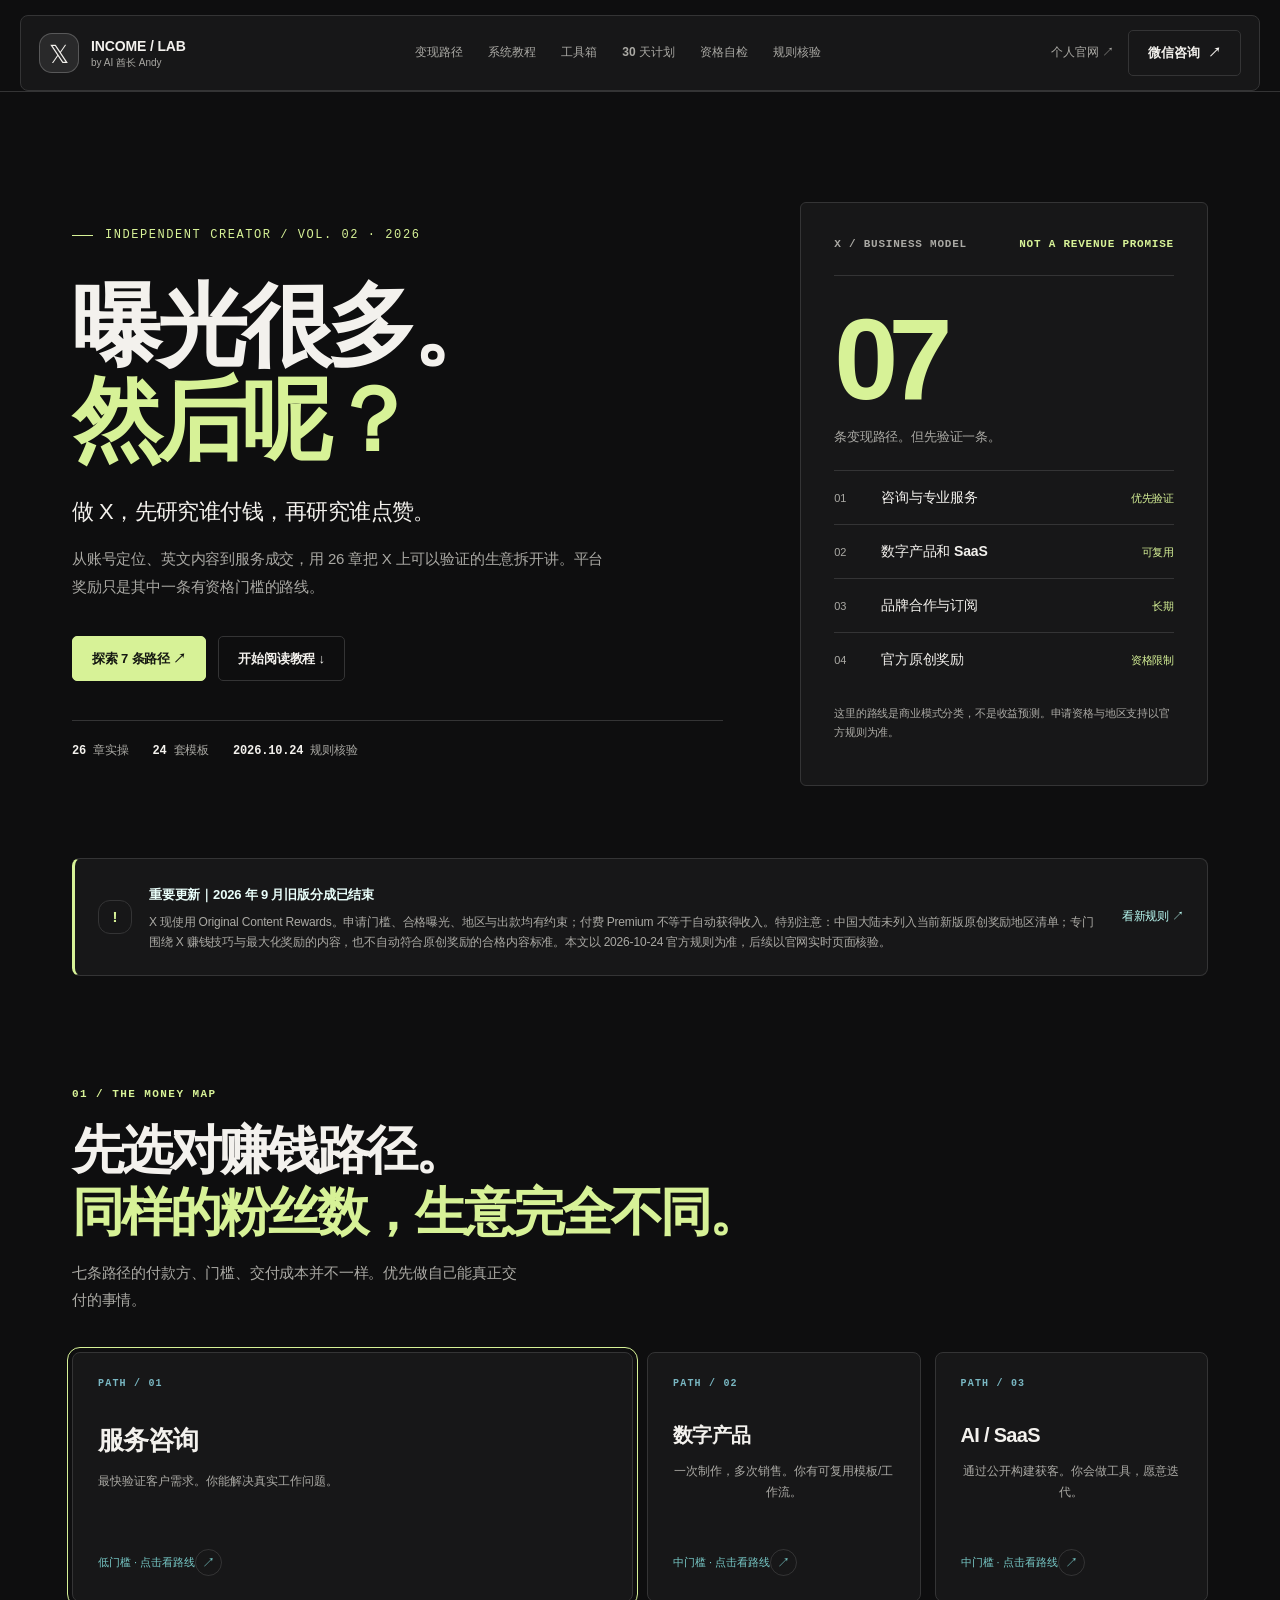
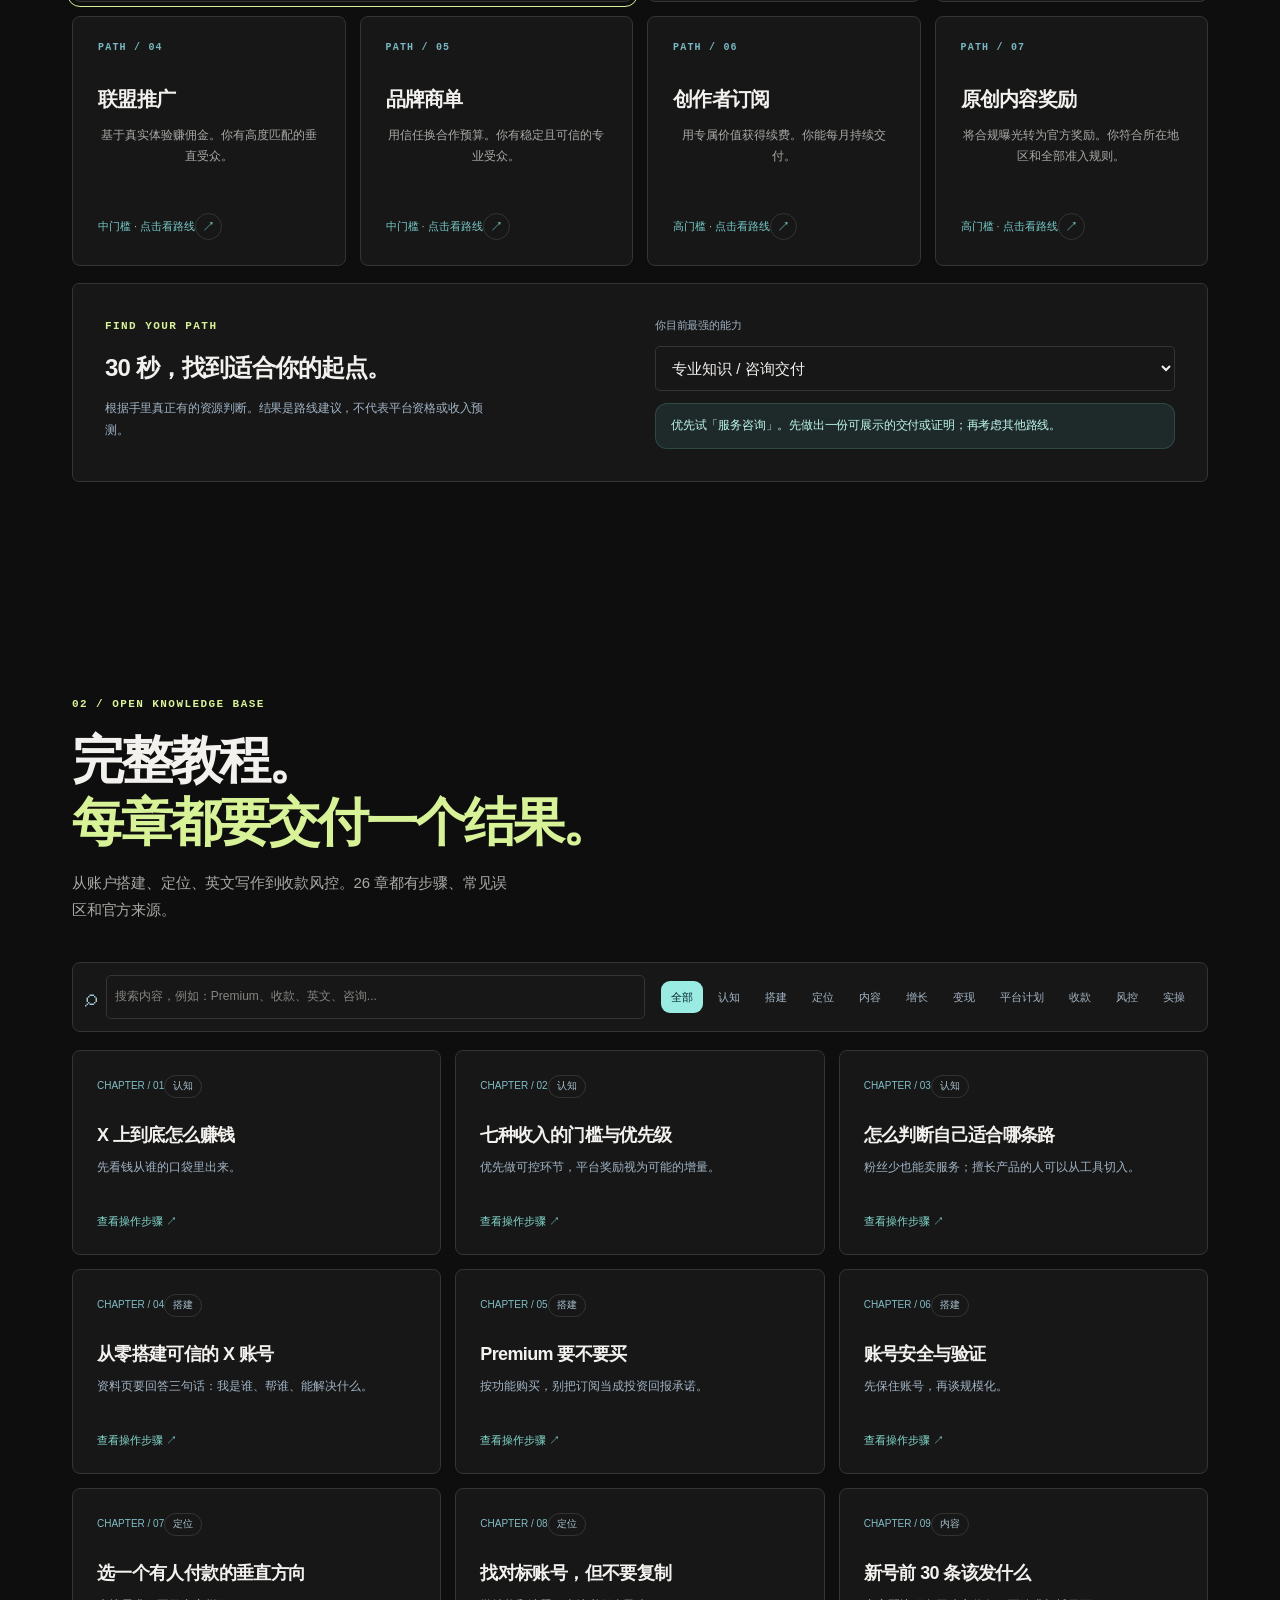
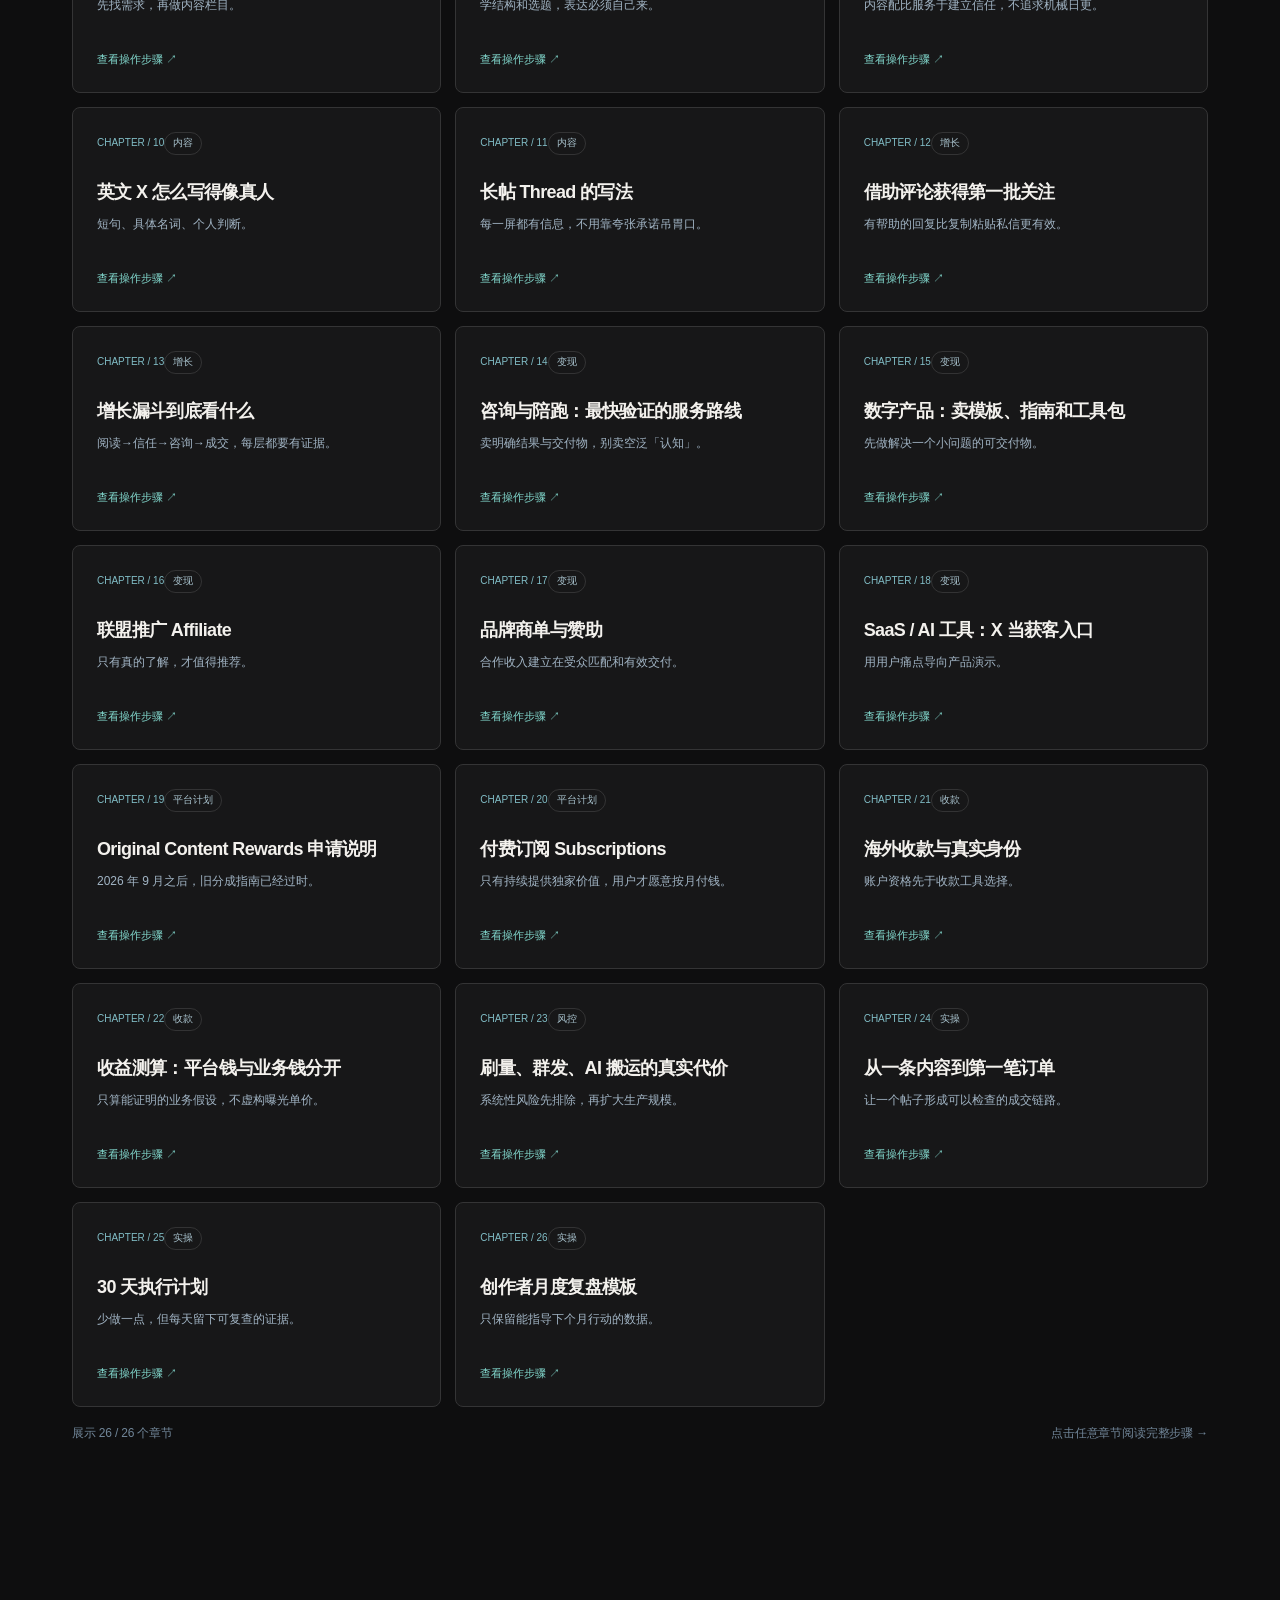
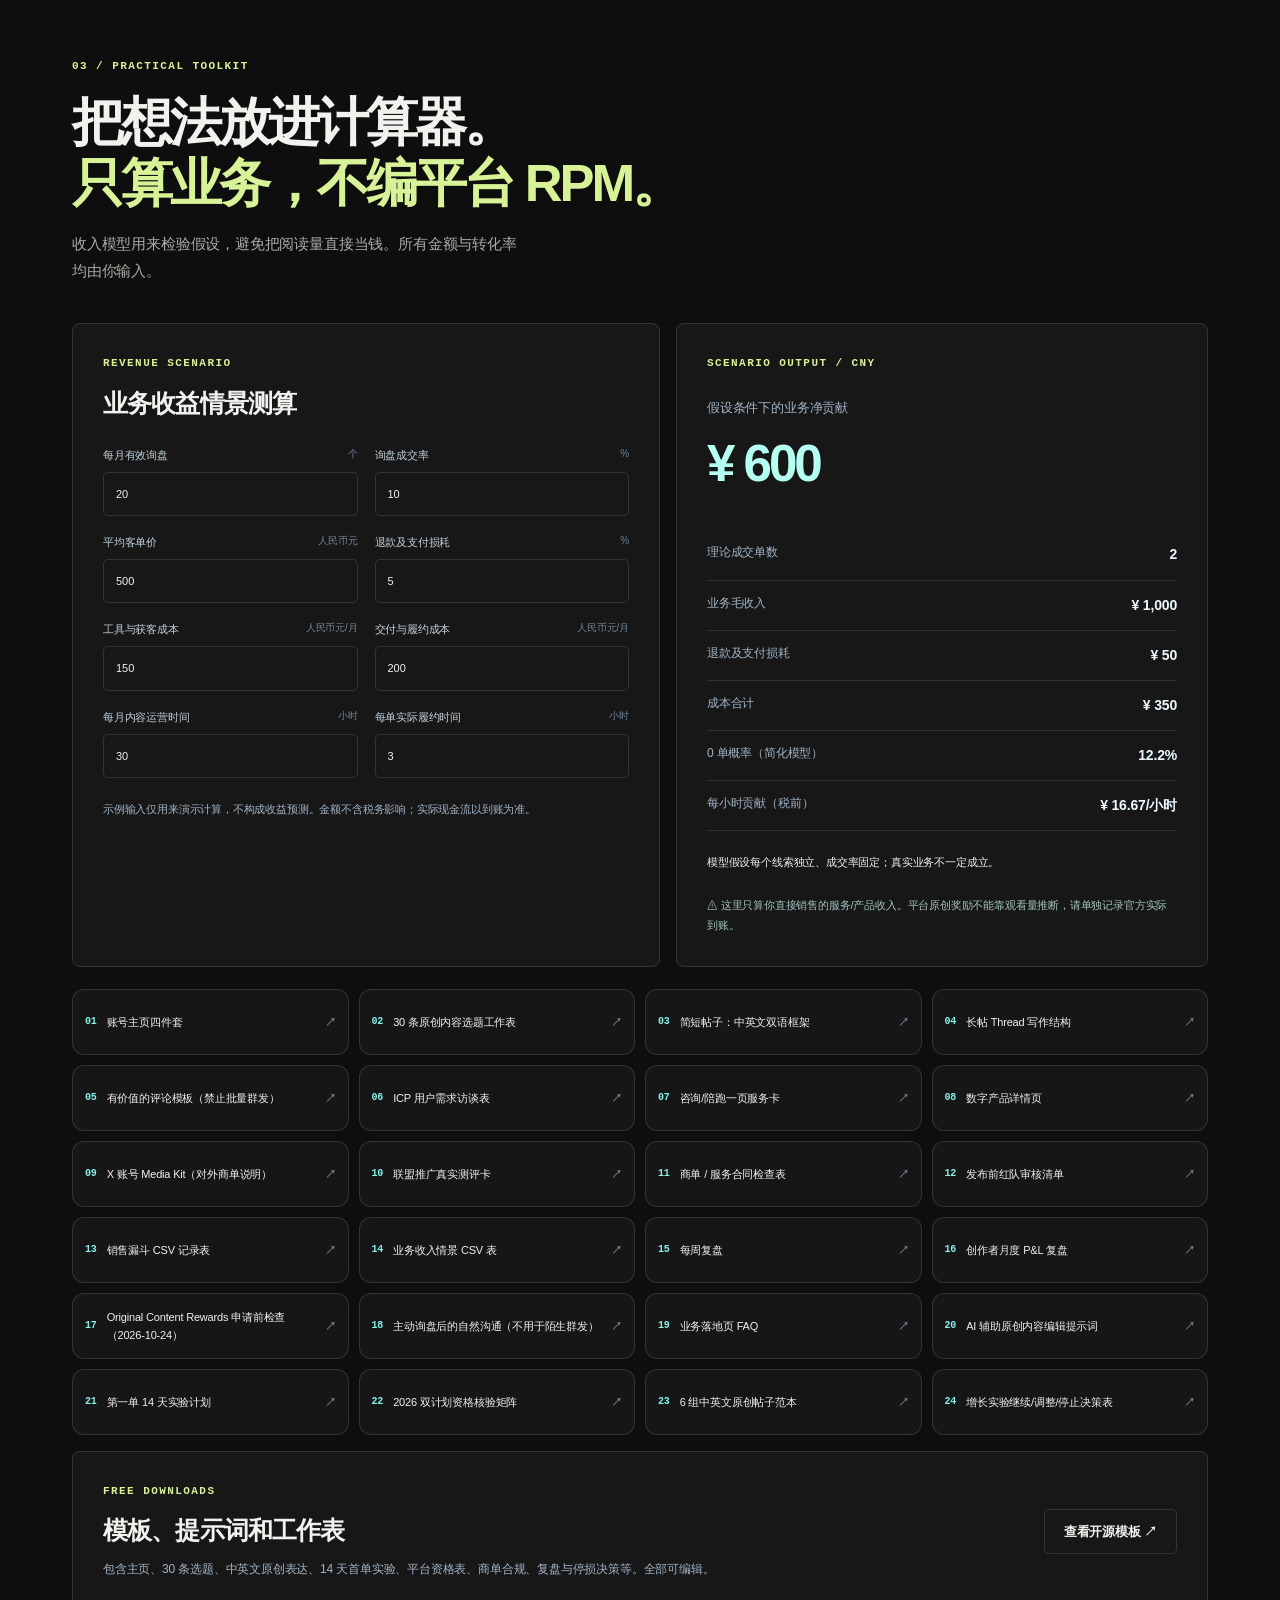
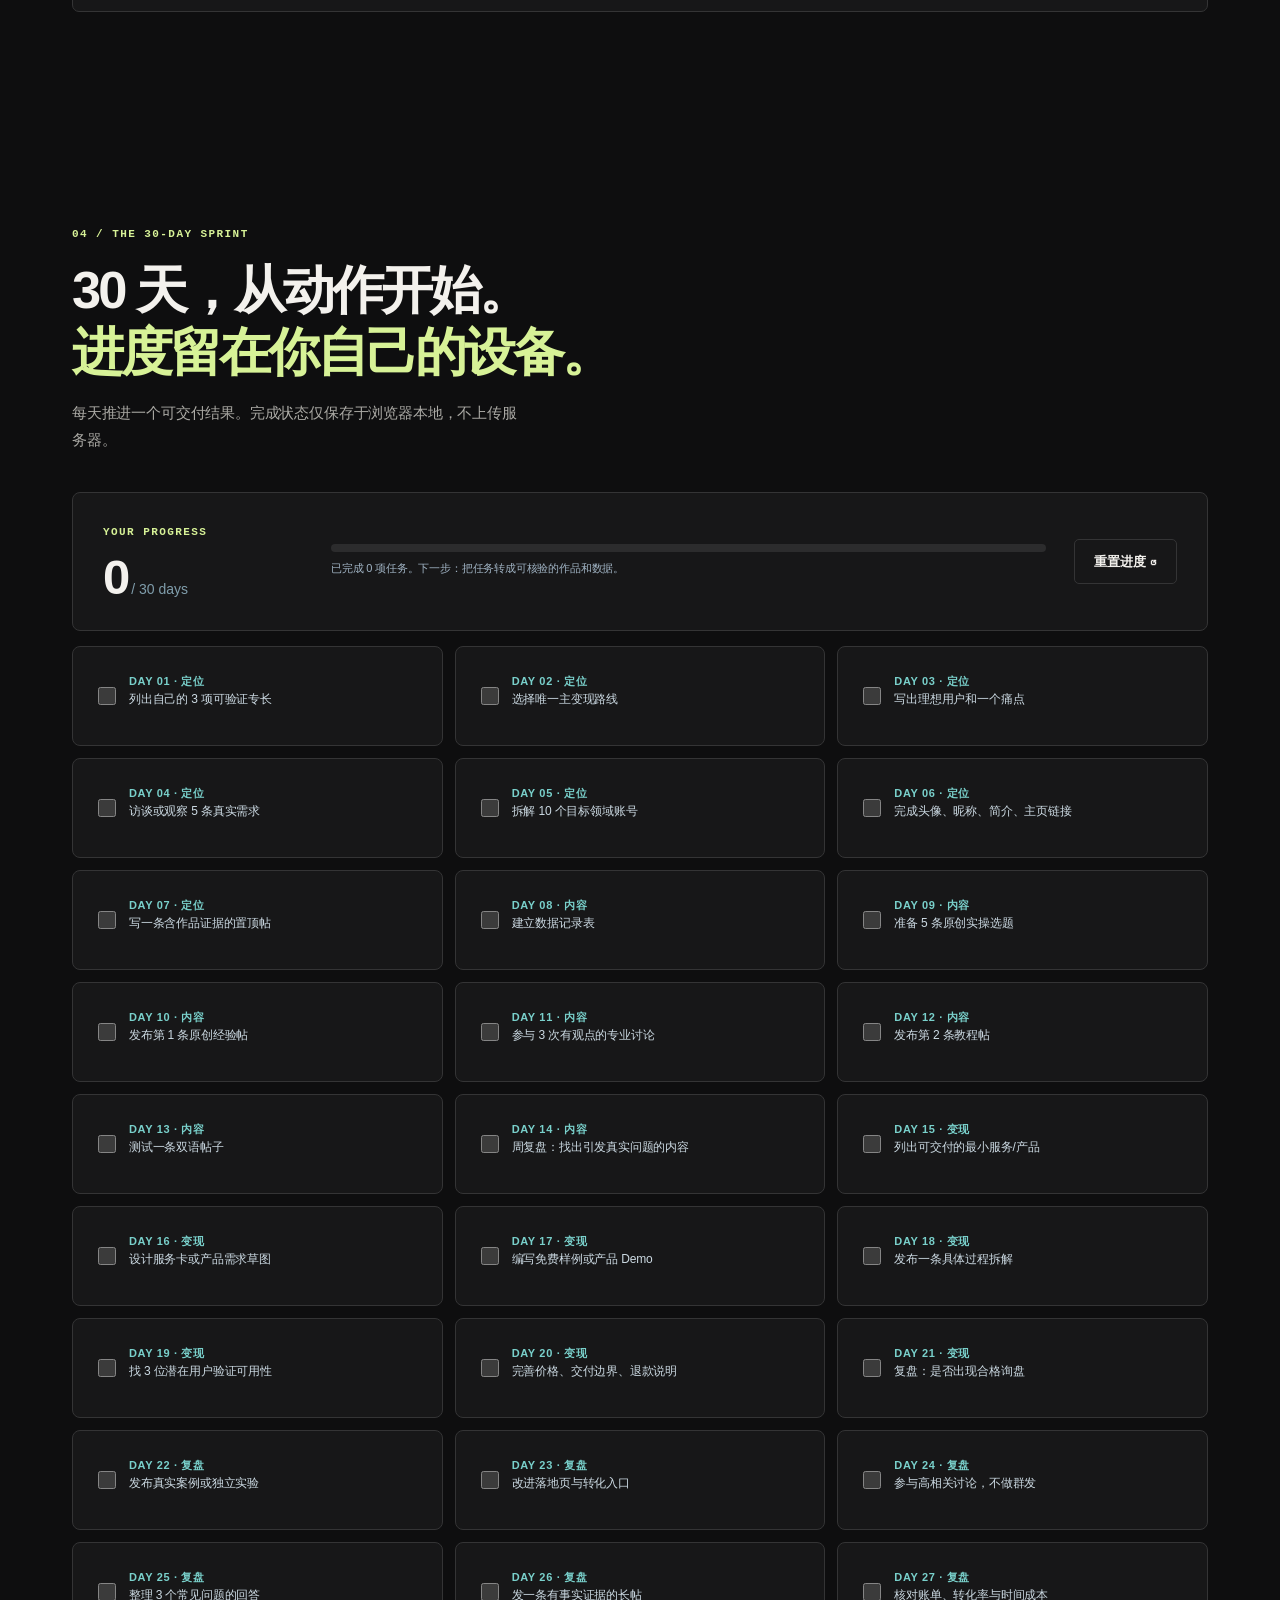
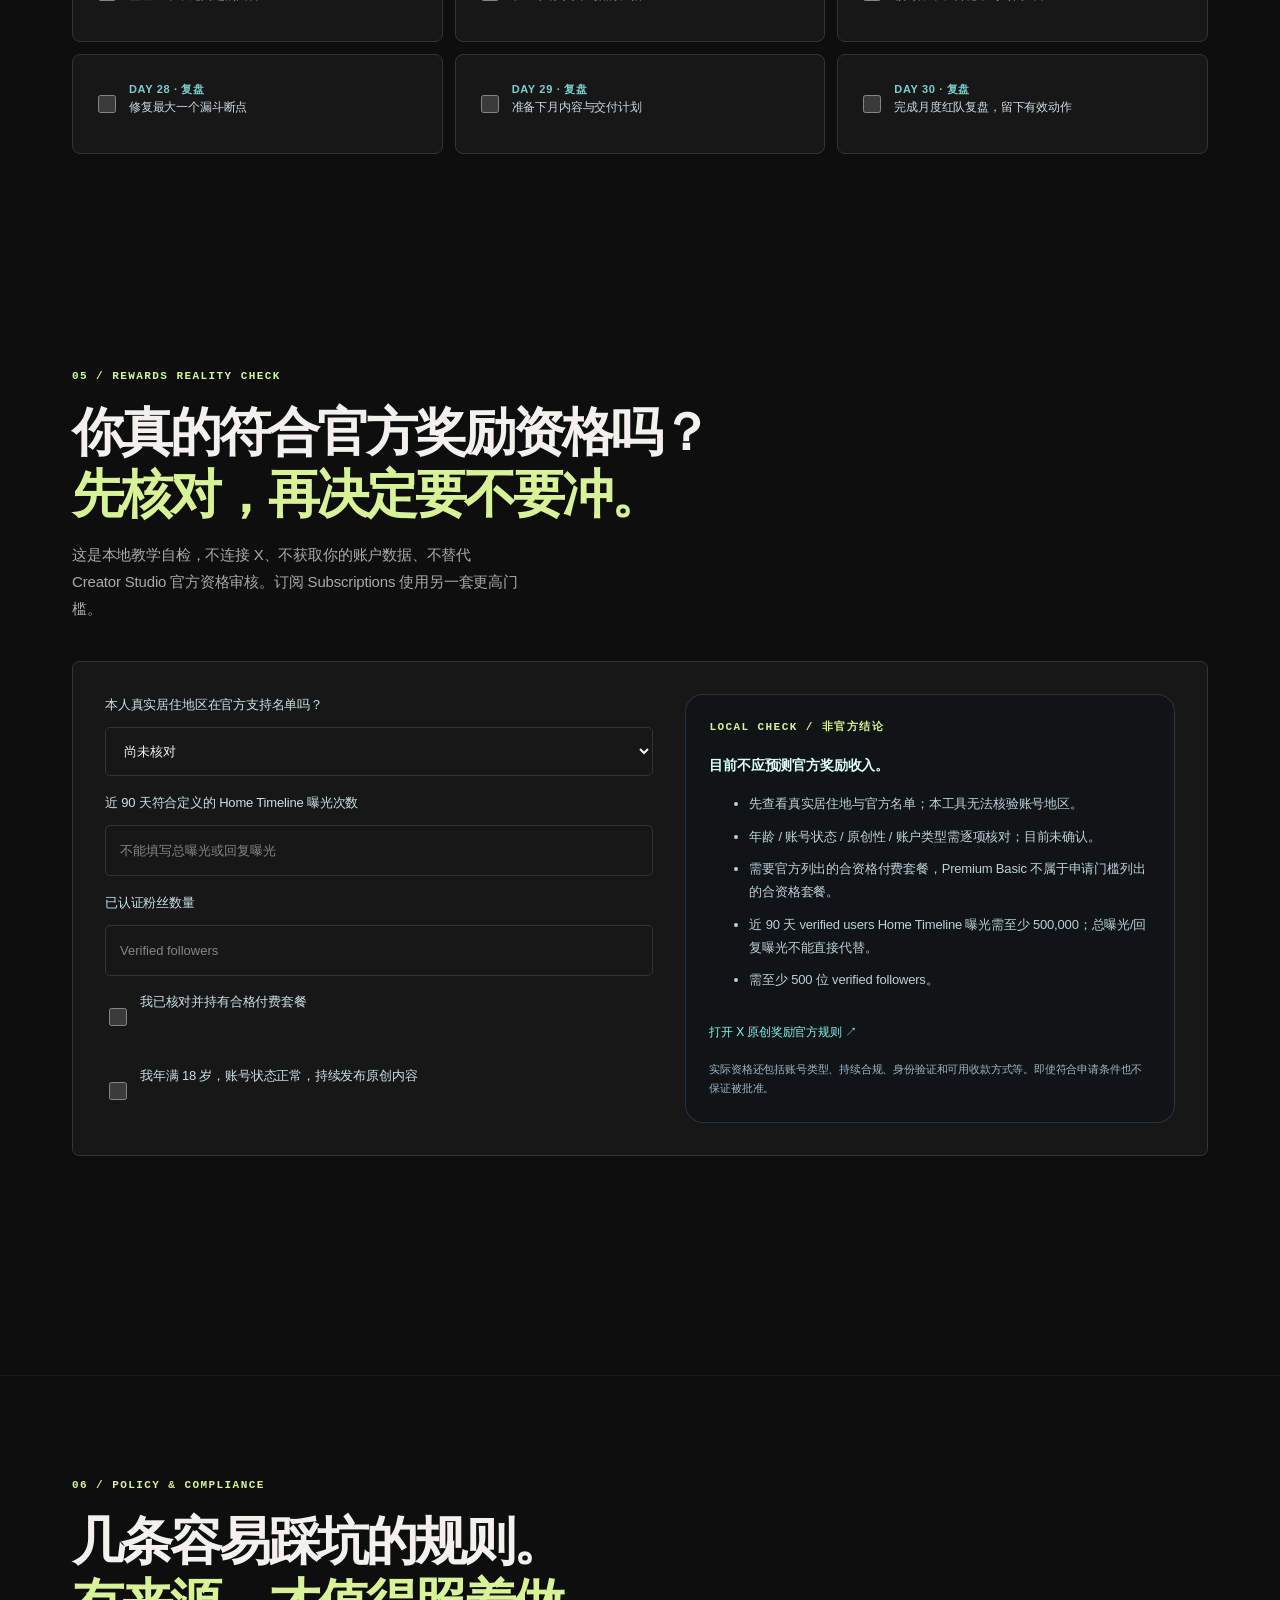
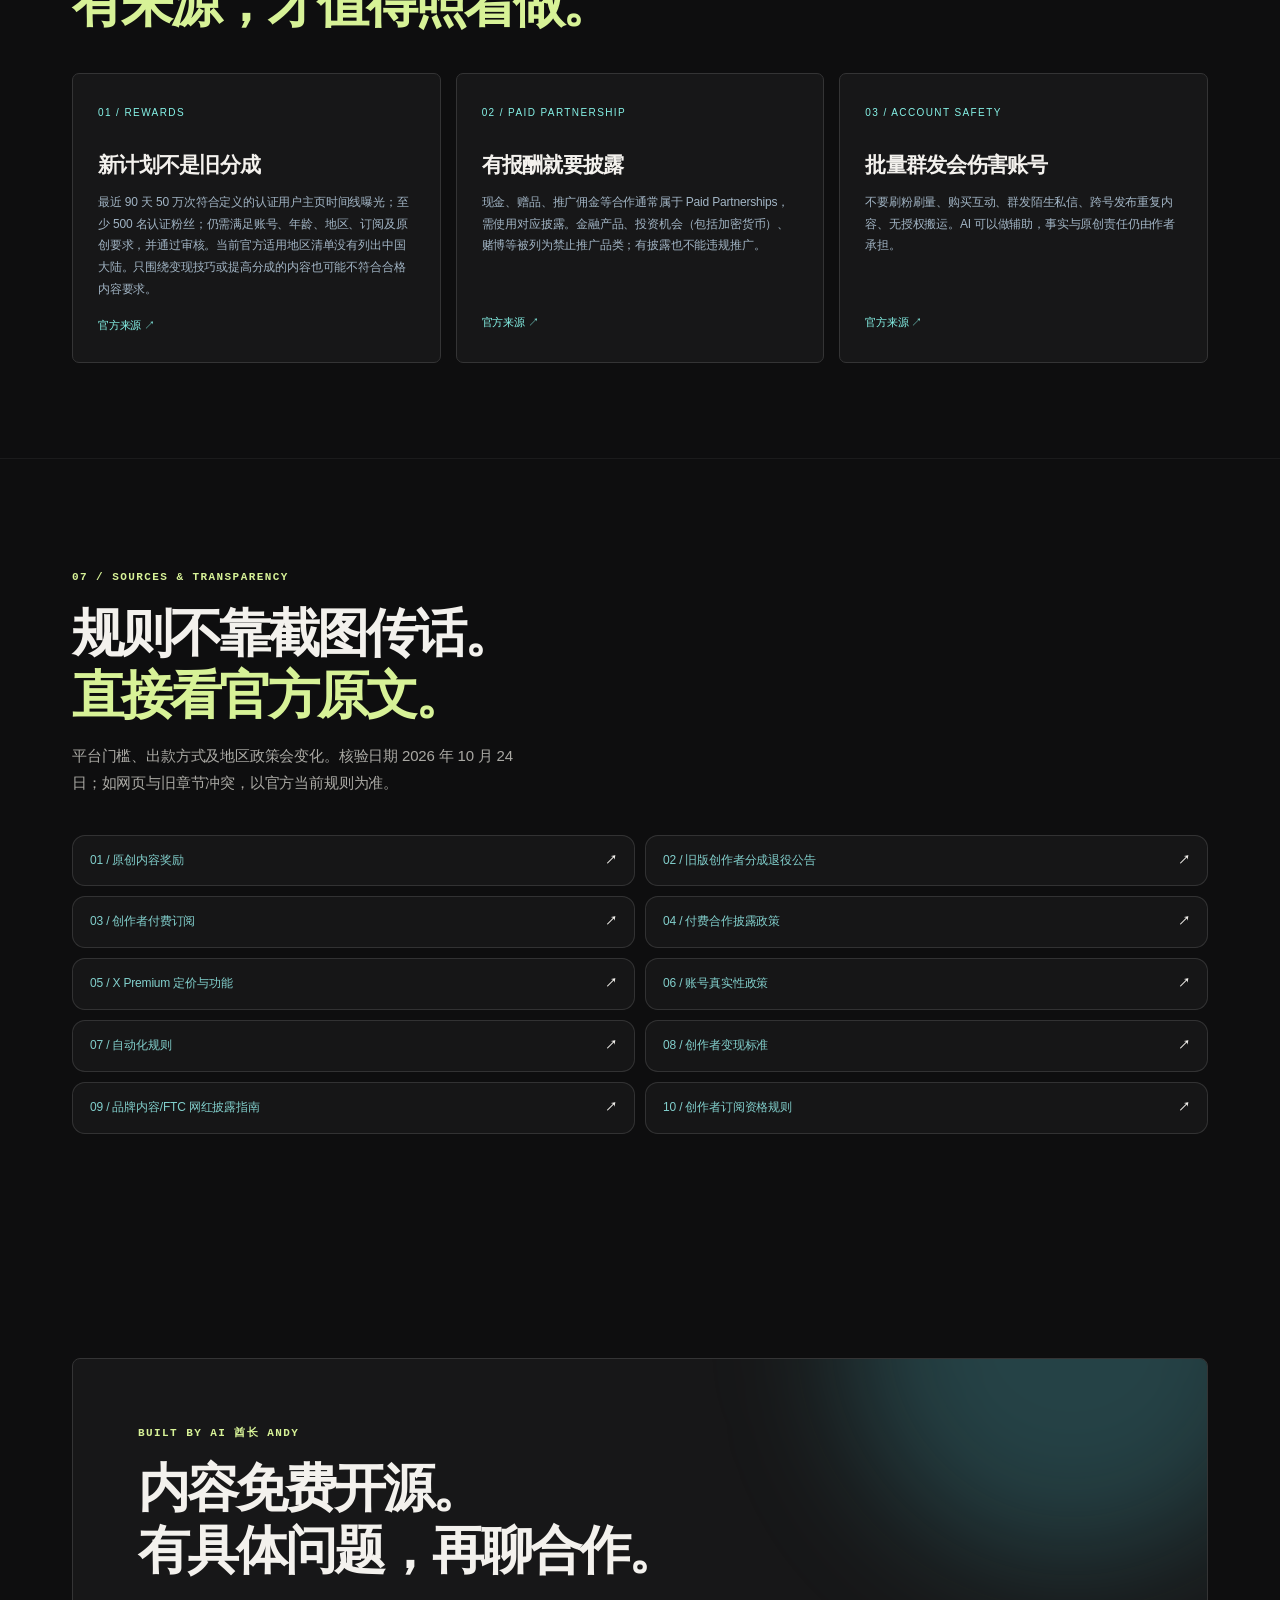
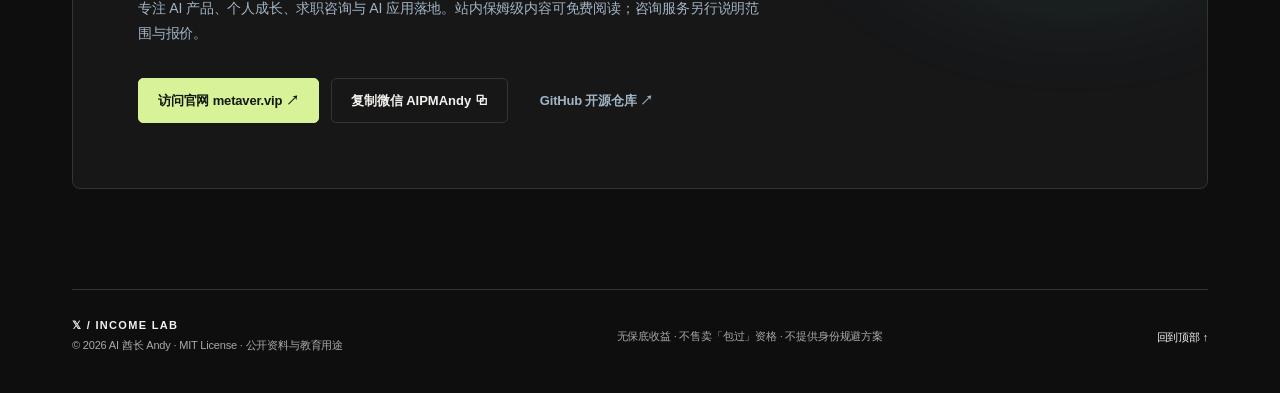
==== commit 499fcbda: "design: rebuild editorial homepage hero and information hierarchy" ====
--- a/index.html
+++ b/index.html
@@ -26,23 +26,34 @@
     <div class="nav-actions"><a class="nav-website" href="https://metaver.vip/" target="_blank" rel="noopener noreferrer">个人官网 ↗</a><button class="btn btn-ghost tiny" id="contactTop" type="button" aria-label="复制微信号">微信咨询 <span>↗</span></button></div>
   </div><nav class="mobile-quicknav" aria-label="手机快捷导航"><a href="#routes">路径</a><a href="#knowledge">教程</a><a href="#tools">测算</a><a href="#roadmap">打卡</a><a href="#eligibility">资格核验</a><a href="#sources">官方来源</a></nav></header>
   <main>
-    <section id="home" class="hero container">
-      <div class="hero-content"><div class="eyebrow"><span class="pulse"></span> THE INDEPENDENT CREATOR PLAYBOOK <span class="ver">2026 EDITION</span></div>
-        <h1>把 X 的流量，<br/><em>变成真实收入。</em></h1>
-        <p class="hero-sub">别再盯着「百万播放能分多少钱」。先搞清楚谁会为你的价值付钱。这里把从 0 到第一笔真实收入的路线，拆成一步步能执行的操作。</p>
-        <div class="hero-ctas"><a class="btn btn-primary" href="#routes">探索 7 条赚钱路径 <span>↗</span></a><a class="btn btn-outline" href="#knowledge">开始阅读 26 章 <span>↓</span></a></div>
-        <div class="hero-meta"><span><i class="dot"></i> 免费开源</span><span>官方来源校验</span><span>最后核验 · 2026.10.24</span></div>
+    <section id="home" class="hero container" aria-labelledby="hero-title">
+    <div class="hero-content">
+      <div class="ed-kicker">INDEPENDENT CREATOR / VOL. 02 · 2026</div>
+      <h1 id="hero-title">曝光很多。<br><em>然后呢？</em></h1>
+      <p class="ed-hero-lead">做 X，先研究谁付钱，再研究谁点赞。</p>
+      <p class="ed-hero-desc">从账号定位、英文内容到服务成交，用 26 章把 X 上可以验证的生意拆开讲。平台奖励只是其中一条有资格门槛的路线。</p>
+      <div class="ed-hero-actions">
+        <a class="btn btn-primary" href="#routes">探索 7 条路径 ↗</a>
+        <a class="btn btn-outline" href="#knowledge">开始阅读教程 ↓</a>
       </div>
-      <div class="hero-art" aria-label="网站数据概览装饰图">
-        <div class="orbit orbit-one" aria-hidden="true"></div><div class="orbit orbit-two" aria-hidden="true"></div>
-        <div class="glass hero-panel"><div class="panel-head"><span class="mini-symbol">✳</span><span>X / INCOME SYSTEM</span><span class="panel-badge">OPEN SOURCE</span></div>
-          <div class="visual-big">7<span> paths</span></div><p class="panel-muted">从可交付的价值，到可验证的现金流</p>
-          <div class="art-flow"><span>原创内容</span><span class="flow-arrow">⟶</span><span>信任</span><span class="flow-arrow">⟶</span><span class="highlight-cell">实际成交</span></div>
-          <div class="art-divider"></div><div class="panel-bottom"><div><b>26</b><small>详细章节</small></div><div><b>30</b><small>天行动表</small></div><div><b>∞</b><small>持续更新</small></div></div>
-        </div><div class="float-chip glass float-a">✦ 从 0 到 1</div><div class="float-chip glass float-b">↗ Built for creators</div>
+      <div class="ed-proof"><span><b>26</b> 章实操</span><span><b>24</b> 套模板</span><span><b>2026.10.24</b> 规则核验</span></div>
+    </div>
+    <aside class="ed-feature" aria-label="X 变现框架">
+      <div class="ed-feature-head"><span>X / BUSINESS MODEL</span><span>NOT A REVENUE PROMISE</span></div>
+      <div>
+        <div class="ed-feature-large">07</div>
+        <p class="ed-feature-caption">条变现路径。但先验证一条。</p>
+        <div class="ed-feature-list">
+          <div class="ed-feature-row"><small>01</small><span>咨询与专业服务</span><em>优先验证</em></div>
+          <div class="ed-feature-row"><small>02</small><span>数字产品和 SaaS</span><em>可复用</em></div>
+          <div class="ed-feature-row"><small>03</small><span>品牌合作与订阅</span><em>长期</em></div>
+          <div class="ed-feature-row"><small>04</small><span>官方原创奖励</span><em>资格限制</em></div>
+        </div>
       </div>
-    </section>
-    <section class="container"><div class="notice glass"><div class="notice-icon">!</div><div><strong>重要更新｜2026 年 9 月旧版分成已结束</strong><p>X 现使用 Original Content Rewards。申请门槛、合格曝光、地区与出款均有约束；付费 Premium 不等于自动获得收入。特别注意：中国大陆未列入当前新版原创奖励地区清单；专门围绕 X 赚钱技巧与最大化奖励的内容，也不自动符合原创奖励的合格内容标准。本文以 2026-10-24 官方规则为准，后续以官网实时页面核验。</p></div><a href="#policy">看新规则 ↗</a></div></section>
+      <p class="ed-feature-note">这里的路线是商业模式分类，不是收益预测。申请资格与地区支持以官方规则为准。</p>
+    </aside>
+  </section>
+  <section class="container"><div class="notice glass"><div class="notice-icon">!</div><div><strong>重要更新｜2026 年 9 月旧版分成已结束</strong><p>X 现使用 Original Content Rewards。申请门槛、合格曝光、地区与出款均有约束；付费 Premium 不等于自动获得收入。特别注意：中国大陆未列入当前新版原创奖励地区清单；专门围绕 X 赚钱技巧与最大化奖励的内容，也不自动符合原创奖励的合格内容标准。本文以 2026-10-24 官方规则为准，后续以官网实时页面核验。</p></div><a href="#policy">看新规则 ↗</a></div></section>
     <section id="routes" class="section container"><div class="section-head"><span class="section-label">01 / THE MONEY MAP</span><h2>先选对赚钱路径。<br/><span>同样的粉丝数，生意完全不同。</span></h2><p>七条路径的付款方、门槛、交付成本并不一样。优先做自己能真正交付的事情。</p></div>
       <div class="route-grid" id="routeGrid"></div>
       <div class="matcher glass"><div><span class="section-label">FIND YOUR PATH</span><h3>30 秒，找到适合你的起点。</h3><p>根据手里真正有的资源判断。结果是路线建议，不代表平台资格或收入预测。</p></div><div class="matcher-controls"><label for="skillSelect">你目前最强的能力</label><select id="skillSelect"><option value="service">专业知识 / 咨询交付</option><option value="build">产品开发 / AI 工具</option><option value="resource">产品测评 / 推荐经验</option><option value="audience">稳定的垂直受众</option><option value="content">原创写作 / 视频制作</option></select><div class="match-result" id="matchResult" aria-live="polite"></div></div></div>
--- a/assets/style.css
+++ b/assets/style.css
@@ -15,3 +15,129 @@
 .skip-link{position:fixed;top:0;left:14px;transform:translateY(-130%);z-index:400;background:var(--mint);color:#07302a;border-radius:8px;padding:10px}.skip-link:focus{transform:translateY(8px)}.dialog-workshop{margin:26px 0;padding:23px;border:1px solid rgba(134,243,232,.25);border-radius:18px;background:rgba(115,215,212,.055)}.dialog-workshop h3:first-of-type{font-size:19px}.dialog-workshop li{margin-bottom:11px}.eligibility-card{border-radius:26px;padding:32px;display:grid;grid-template-columns:1.12fr 1fr;gap:32px}.eligibility-fields{display:grid;grid-template-columns:1fr;gap:16px}.eligibility-fields>label{color:#cae1e4;font-size:13px;display:grid;gap:8px}.eligibility-fields input:not([type=checkbox]),.eligibility-fields select{width:100%;background:#102636;border:1px solid rgba(255,255,255,.22);border-radius:10px;padding:12px 14px;color:#fff;min-height:45px;min-width:0}.eligibility-fields .eligibility-check{display:flex;align-items:flex-start;gap:10px;line-height:1.5}.eligibility-check input{accent-color:#80e6da;width:18px;height:18px;flex-shrink:0;margin-top:3px}.eligibility-result{padding:23px;border:1px solid var(--stroke);border-radius:18px;background:rgba(1,15,25,.3);align-self:stretch;display:flex;flex-direction:column;gap:17px}.eligibility-result strong{color:#dbfff9}.eligibility-result li{margin:9px 0;color:#bdd0d8;font-size:13px}.eligibility-result a{color:var(--teal);font-size:12px}.eligibility-result p{font-size:11px;margin:0}.eligibility-result>div{font-size:14px;line-height:1.8}.chapter-dialog:focus-visible{outline:none}@media(max-width:850px){.eligibility-card{grid-template-columns:1fr;gap:20px}}@media(max-width:600px){.eligibility-card{padding:20px}.dialog-workshop{padding:16px}.eligibility-result{padding:18px}}
 
 .mobile-quicknav{display:none}@media(max-width:850px){.mobile-quicknav{display:flex;gap:18px;overflow-x:auto;white-space:nowrap;max-width:1260px;margin:8px auto 0;padding:7px 17px;background:rgba(6,22,34,.9);border:1px solid rgba(255,255,255,.13);border-radius:12px;pointer-events:auto;scrollbar-width:thin}.mobile-quicknav a{flex:none;color:#cbe0e6;font-size:12px;padding:3px 0}.mobile-quicknav a:focus-visible{outline-offset:2px}}
+
+
+/* ─────────────────────────────────────────────────────────────
+   ANDY EDITORIAL DESIGN SYSTEM / 2026
+   Real typography · intentional whitespace · usable contrast
+   No fake metrics, glass layers, glowing orbs or motion clutter.
+   ───────────────────────────────────────────────────────────── */
+:root{--ed-bg:#0E0E0F;--ed-paper:#171718;--ed-ink:#F3F1ED;--ed-muted:#AAA9A4;--ed-line:#343435;--ed-accent:#D7F297;--ed-soft:#20211D;--ed-max:1136px;color-scheme:dark}
+html{scroll-behavior:smooth;scroll-padding-top:100px}
+body{background:var(--ed-bg)!important;color:var(--ed-ink)!important;font-family:-apple-system,BlinkMacSystemFont,"SF Pro Display","PingFang SC","Microsoft YaHei",Arial,sans-serif!important;line-height:1.65;letter-spacing:-.012em}
+body:before,.page-orb,.aurora,.ambient,.page-grid,.grain,.hero-backdrop,.hero-noise,.hero-sticker,.floating-chip,.float-chip,.orbit,.hero-asterisk,.lab-orb{display:none!important}
+::selection{background:var(--ed-accent);color:var(--ed-bg)}
+:is(h1,h2,h3){color:var(--ed-ink);font-family:inherit!important;font-weight:680!important;letter-spacing:-.057em!important;text-wrap:balance}
+:is(h2){font-size:clamp(31px,4.1vw,54px)!important;line-height:1.18!important}
+:is(h3){letter-spacing:-.035em!important}
+p{line-height:1.8}
+a,button{outline-offset:4px}
+a:focus-visible,button:focus-visible,input:focus-visible,select:focus-visible,summary:focus-visible,textarea:focus-visible{outline:2px solid var(--ed-accent)!important;outline-offset:4px!important}
+a{transition:color .18s ease}
+button,input,select,textarea{font-family:inherit}
+button{cursor:pointer}
+:where(.shell,.container){max-width:var(--ed-max)!important}
+:where(.site-header,.topbar){background:var(--ed-bg)!important;border-bottom:1px solid var(--ed-line)!important;backdrop-filter:none!important;-webkit-backdrop-filter:none!important;box-shadow:none!important}
+:where(.site-header .nav,.topbar .top-inner){background:transparent!important;box-shadow:none!important;border:0!important;backdrop-filter:none!important;-webkit-backdrop-filter:none!important}
+:where(.nav-links a,.desktop-nav a,.nav-website,.mobile-quicknav a){color:var(--ed-muted)!important;font-weight:570!important;letter-spacing:0!important}
+:where(.nav-links a,.desktop-nav a,.nav-website,.mobile-quicknav a):hover{color:var(--ed-ink)!important}
+:where(.brand,.brand-type,.brand-sub){color:var(--ed-ink)!important}
+:where(.brand-mark){color:var(--ed-ink)!important}
+:where(.btn,.nav-wechat,.footer-links button){border-radius:5px!important;box-shadow:none!important;transform:none!important;filter:none!important;backdrop-filter:none!important;-webkit-backdrop-filter:none!important;font-weight:650!important;text-decoration:none!important;transition:background .18s ease,color .18s ease,border-color .18s ease!important}
+:where(.btn):hover{transform:none!important}
+:where(.btn-primary,.btn-dark,.btn-light,.btn-white){background:var(--ed-ink)!important;color:var(--ed-bg)!important;border:1px solid var(--ed-ink)!important}
+:where(.btn-primary,.btn-dark,.btn-light,.btn-white):hover{background:var(--ed-accent)!important;border-color:var(--ed-accent)!important;color:var(--ed-bg)!important}
+:where(.btn-outline,.btn-ghost,.nav-wechat){background:transparent!important;color:var(--ed-ink)!important;border:1px solid var(--ed-line)!important}
+:where(.btn-outline,.btn-ghost,.nav-wechat):hover{background:var(--ed-soft)!important;border-color:var(--ed-muted)!important;color:var(--ed-ink)!important}
+:where(.btn){min-height:44px!important;padding:11px 19px!important;font-size:13px!important;gap:14px}
+:where(.glass,.glass-card,.glass-strip,.soft-card,.route-card,.case-card,.red-card,.chapter-card,.step,.finder-form,.finder-result,.week-card,.calc-form,.calc-result,.template-card,.day-card,.policy-card,.notice,.credibility,.faq-list details,.lab-promo,.visual-board,.hero-panel){background:var(--ed-paper)!important;color:var(--ed-ink)!important;border:1px solid var(--ed-line)!important;box-shadow:none!important;filter:none!important;backdrop-filter:none!important;-webkit-backdrop-filter:none!important;border-radius:8px!important}
+:where(.glass,.glass-card,.route-card,.chapter-card,.template-card):before,:where(.glass,.glass-card,.route-card,.chapter-card,.template-card):after{box-shadow:none!important;filter:none!important;opacity:0!important}
+:where(.route-card,.chapter-card,.day-card,.handbook-card,.template-card,.case-card):hover{transform:none!important;box-shadow:none!important;border-color:var(--ed-muted)!important}
+:where(.section,.section-pad){padding-top:104px!important;padding-bottom:104px!important}
+:where(.section-gray,.section-dark,.policy-section){background:var(--ed-bg)!important;color:var(--ed-ink)!important}
+:where(.section-label,.eyebrow,.small-overline,.card-kicker,.small-label){font-family:ui-monospace,"SFMono-Regular",Consolas,monospace!important;font-size:11px!important;letter-spacing:.13em!important;font-weight:650!important;color:var(--ed-accent)!important;text-transform:uppercase}
+:where(.eyebrow-dot,.pulse,.with-dot:before){background:var(--ed-accent)!important;box-shadow:none!important}
+:where(.muted,.section-head h2 span,.section-header h2 span,.hero h1 em,.gradient-text,.hero-accent){background:none!important;-webkit-text-fill-color:currentColor!important;color:var(--ed-accent)!important;font-style:normal!important}
+:where(.section-head,.section-header){margin-bottom:39px!important;gap:22px}
+:where(.section-head p,.section-header p,.section-head>p,.section-header>p){color:var(--ed-muted)!important;max-width:450px!important}
+:where(.hero){background:transparent!important;overflow:visible!important}
+:where(.hero h1){font-size:clamp(52px,7.2vw,98px)!important;font-weight:730!important;line-height:1.04!important;letter-spacing:-.079em!important;margin:0 0 27px!important}
+:where(.hero p){color:var(--ed-muted)!important}
+:where(.hero-proof,.hero-meta){font-family:ui-monospace,"SFMono-Regular",Consolas,monospace;font-size:11px!important;letter-spacing:.035em}
+:where(.hero-proof i){background:var(--ed-line)!important}
+:where(.route-grid,.chapter-grid,.case-grid,.red-grid,.template-grid,.handbook-grid){gap:14px!important}
+:where(.route-card,.chapter-card,.case-card,.red-card,.day-card,.template-card){padding:25px!important}
+:where(.route-card h3,.chapter-card h3,.case-card h3,.red-card h3){color:var(--ed-ink)!important}
+:where(.route-card p,.chapter-card p,.case-card p,.red-card p,.template-card p,.notice p){color:var(--ed-muted)!important}
+:where(.route-card .route-tag,.route-badge,.card-kicker,.card-tag){box-shadow:none!important}
+:where(input,select,textarea){background:var(--ed-paper)!important;color:var(--ed-ink)!important;border:1px solid var(--ed-line)!important;border-radius:5px!important;box-shadow:none!important;min-height:44px}
+:where(input,select,textarea)::placeholder{color:var(--ed-muted)!important;opacity:.75}
+:where(.chapter-dialog,.chapter-dialog::backdrop){backdrop-filter:none!important}
+:where(.dialog-wrap,.dialog-shell){background:var(--ed-paper)!important;color:var(--ed-ink)!important;border-radius:10px!important;box-shadow:0 25px 80px #0003!important}
+:where(.footer,footer){background:var(--ed-bg)!important;color:var(--ed-ink)!important;border-top:1px solid var(--ed-line)!important}
+:where(.footer p,.footer-bottom,.footer-last){color:var(--ed-muted)!important}
+:where(.footer a,.footer button,.footer h2){color:var(--ed-ink)!important}
+:where(.toast){box-shadow:none!important}
+.ed-kicker{font-family:ui-monospace,"SFMono-Regular",Consolas,monospace;font-size:12px;letter-spacing:.13em;text-transform:uppercase;color:var(--ed-accent);display:flex;align-items:center;gap:12px;margin-bottom:35px}
+.ed-kicker:before{content:"";display:inline-block;width:21px;height:1px;background:currentColor}
+.ed-hero-lead{max-width:600px;font-size:clamp(18px,2vw,22px)!important;line-height:1.65!important;color:var(--ed-ink)!important;font-weight:540!important;margin:0 0 15px!important;letter-spacing:-.025em}
+.ed-hero-desc{max-width:535px;color:var(--ed-muted)!important;font-size:15px!important;line-height:1.9!important;margin:0 0 34px!important}
+.ed-hero-actions{display:flex;align-items:center;flex-wrap:wrap;gap:12px;margin:27px 0 39px}
+.ed-proof{border-top:1px solid var(--ed-line);padding-top:21px;display:flex;flex-wrap:wrap;gap:24px;font-size:12px;color:var(--ed-muted);font-family:ui-monospace,"SFMono-Regular",Consolas,monospace}
+.ed-proof b{color:var(--ed-ink);font-weight:730}
+.ed-feature{background:var(--ed-paper)!important;color:var(--ed-ink)!important;border:1px solid var(--ed-line)!important;padding:33px;border-radius:6px!important;align-self:stretch;display:flex;flex-direction:column;justify-content:space-between;min-width:0;box-shadow:none!important;transform:none!important}
+.ed-feature-head{display:flex;justify-content:space-between;gap:15px;border-bottom:1px solid var(--ed-line);padding-bottom:22px;color:var(--ed-muted);font:600 11px/1.5 ui-monospace,"SFMono-Regular",monospace;letter-spacing:.07em}
+.ed-feature-head span:last-child{color:var(--ed-accent)}
+.ed-feature-large{font-size:clamp(68px,9vw,128px);line-height:1.0;font-weight:750;letter-spacing:-.085em;color:var(--ed-ink);margin:26px 0 8px}
+.ed-feature-caption{color:var(--ed-muted);font-size:13px;margin-bottom:22px}
+.ed-feature-list{display:grid;gap:0}
+.ed-feature-row{padding:15px 0;border-top:1px solid var(--ed-line);display:grid;grid-template-columns:35px minmax(0,1fr) auto;gap:12px;align-items:baseline;font-size:14px;font-weight:580}
+.ed-feature-row small{font-size:11px;color:var(--ed-muted);font-weight:400}
+.ed-feature-row em{font:500 11px ui-monospace,"SFMono-Regular",monospace;color:var(--ed-accent);font-style:normal}
+.ed-feature-note{margin-top:18px;color:var(--ed-muted);font-size:11px;line-height:1.65}
+@media(max-width:960px){
+  :where(.section,.section-pad){padding-top:75px!important;padding-bottom:75px!important}
+  :where(.hero h1){font-size:clamp(51px,8vw,74px)!important}
+  .ed-feature{padding:27px!important}
+}
+@media(max-width:700px){
+  :where(.section,.section-pad){padding-top:59px!important;padding-bottom:59px!important}
+  :where(.hero h1){font-size:clamp(47px,11vw,68px)!important}
+  .ed-kicker{margin-bottom:25px}
+  .ed-hero-desc{font-size:14px!important}
+  .ed-hero-actions{align-items:stretch;gap:9px}
+  .ed-hero-actions .btn{min-width:0;max-width:100%}
+  .ed-feature{padding:24px!important}
+  .ed-proof{gap:12px}
+  :where(.route-card,.case-card,.red-card,.chapter-card){padding:22px!important}
+}
+@media(prefers-reduced-motion:reduce){html{scroll-behavior:auto!important}*,*:before,*:after{animation:none!important;transition:none!important}}
+
+/* X / typographic black-and-white editorial with one signal color. */
+body{font-size:15px}
+.site-header{background:#0E0E0F!important}
+.nav{min-height:76px!important}
+.brand-mark{font-size:25px!important;color:var(--ed-ink)!important}
+.brand-type b{font-size:14px!important;letter-spacing:-.01em!important}
+.brand-type small{letter-spacing:0!important;color:var(--ed-muted)!important}
+.btn-primary{background:var(--ed-accent)!important;color:#141711!important;border-color:var(--ed-accent)!important}
+.btn-primary:hover{background:var(--ed-ink)!important;border-color:var(--ed-ink)!important;color:var(--ed-bg)!important}
+.hero{padding:110px 0 72px!important;min-height:0!important;grid-template-columns:minmax(0,1.23fr) minmax(320px,.77fr)!important;gap:clamp(45px,6vw,100px)!important}
+.hero h1{font-size:clamp(64px,7vw,105px)!important}
+.hero h1 em{color:var(--ed-accent)!important}
+.ed-feature{background:#171718!important}
+.ed-feature-large{color:var(--ed-accent)!important}
+.hero-meta{color:var(--ed-muted)!important}
+.hero-meta .dot{background:var(--ed-accent)!important;box-shadow:none!important}
+.notice{border-left:3px solid var(--ed-accent)!important;padding:23px!important}
+.notice-icon{color:var(--ed-accent)!important;border-color:var(--ed-line)!important}
+.section-head h2 span{color:var(--ed-accent)!important}
+.matcher,.resources,.eligibility-card,.policy-card,.contact-section{border-color:var(--ed-line)!important;border-radius:7px!important;box-shadow:none!important}
+.chapter-grid .chapter-card{border:1px solid var(--ed-line)!important}
+.route-card.featured{outline:1px solid var(--ed-accent)!important}
+.route-card.featured:after{display:none!important}
+input[type="checkbox"]{accent-color:var(--ed-accent)!important}
+.mobile-quicknav{background:var(--ed-bg)!important;border-color:var(--ed-line)!important}
+@media(max-width:950px){.hero{grid-template-columns:1fr!important;padding-top:76px!important}.ed-feature{max-width:620px}}
+@media(max-width:650px){.hero{padding:54px 0 42px!important}.hero h1{font-size:clamp(54px,11vw,80px)!important}}
+
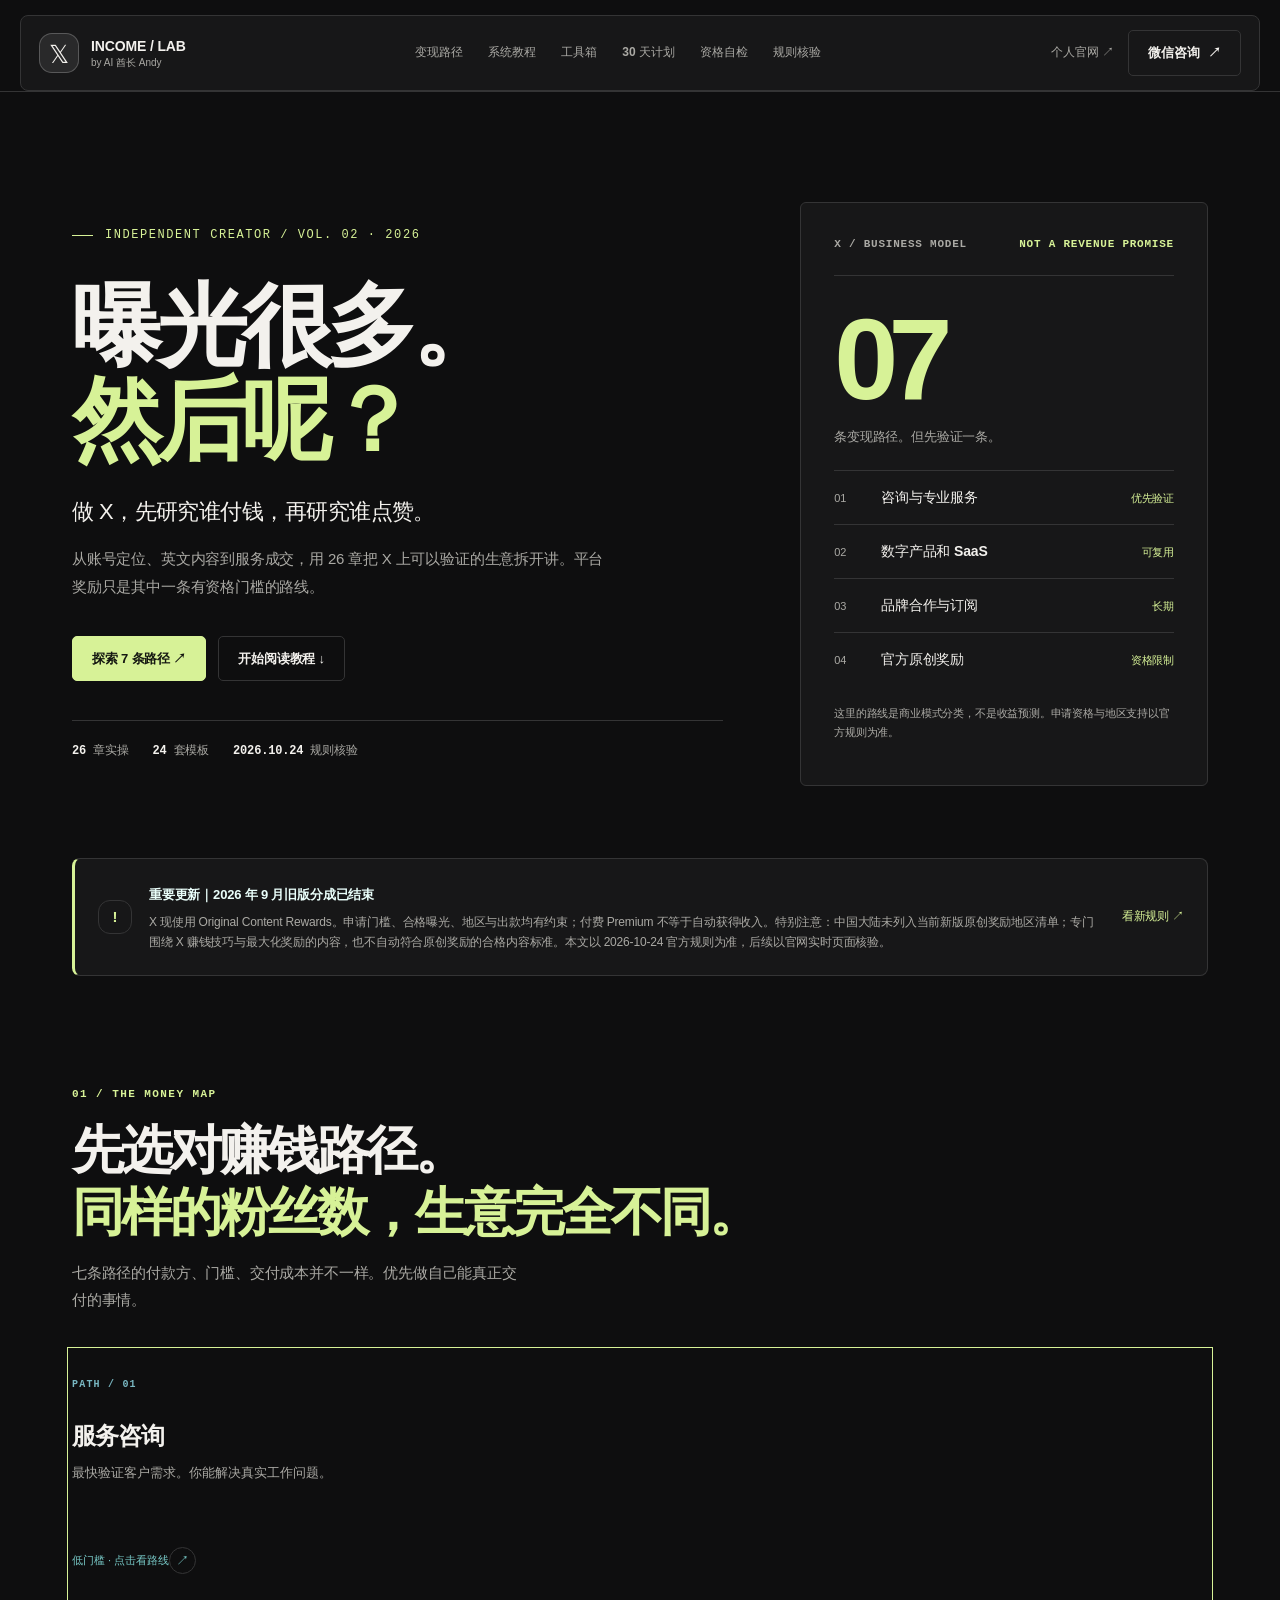
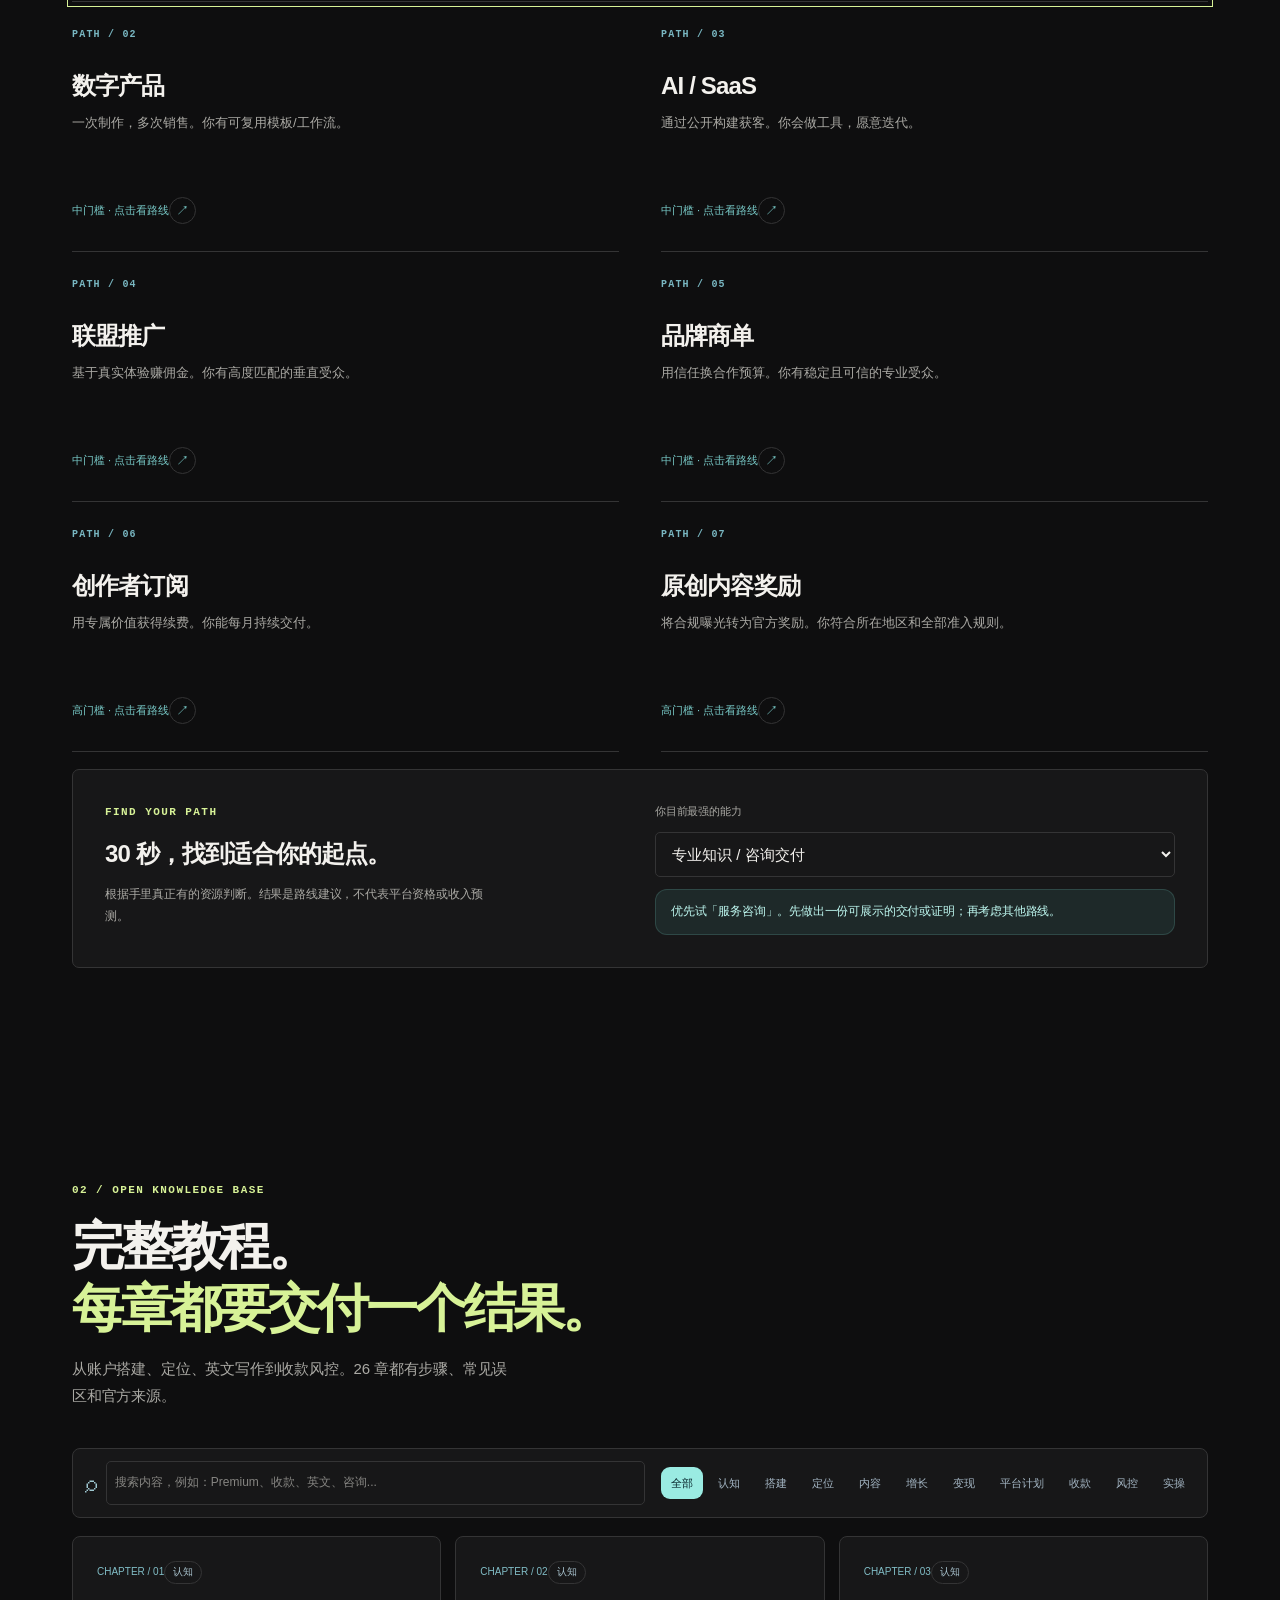
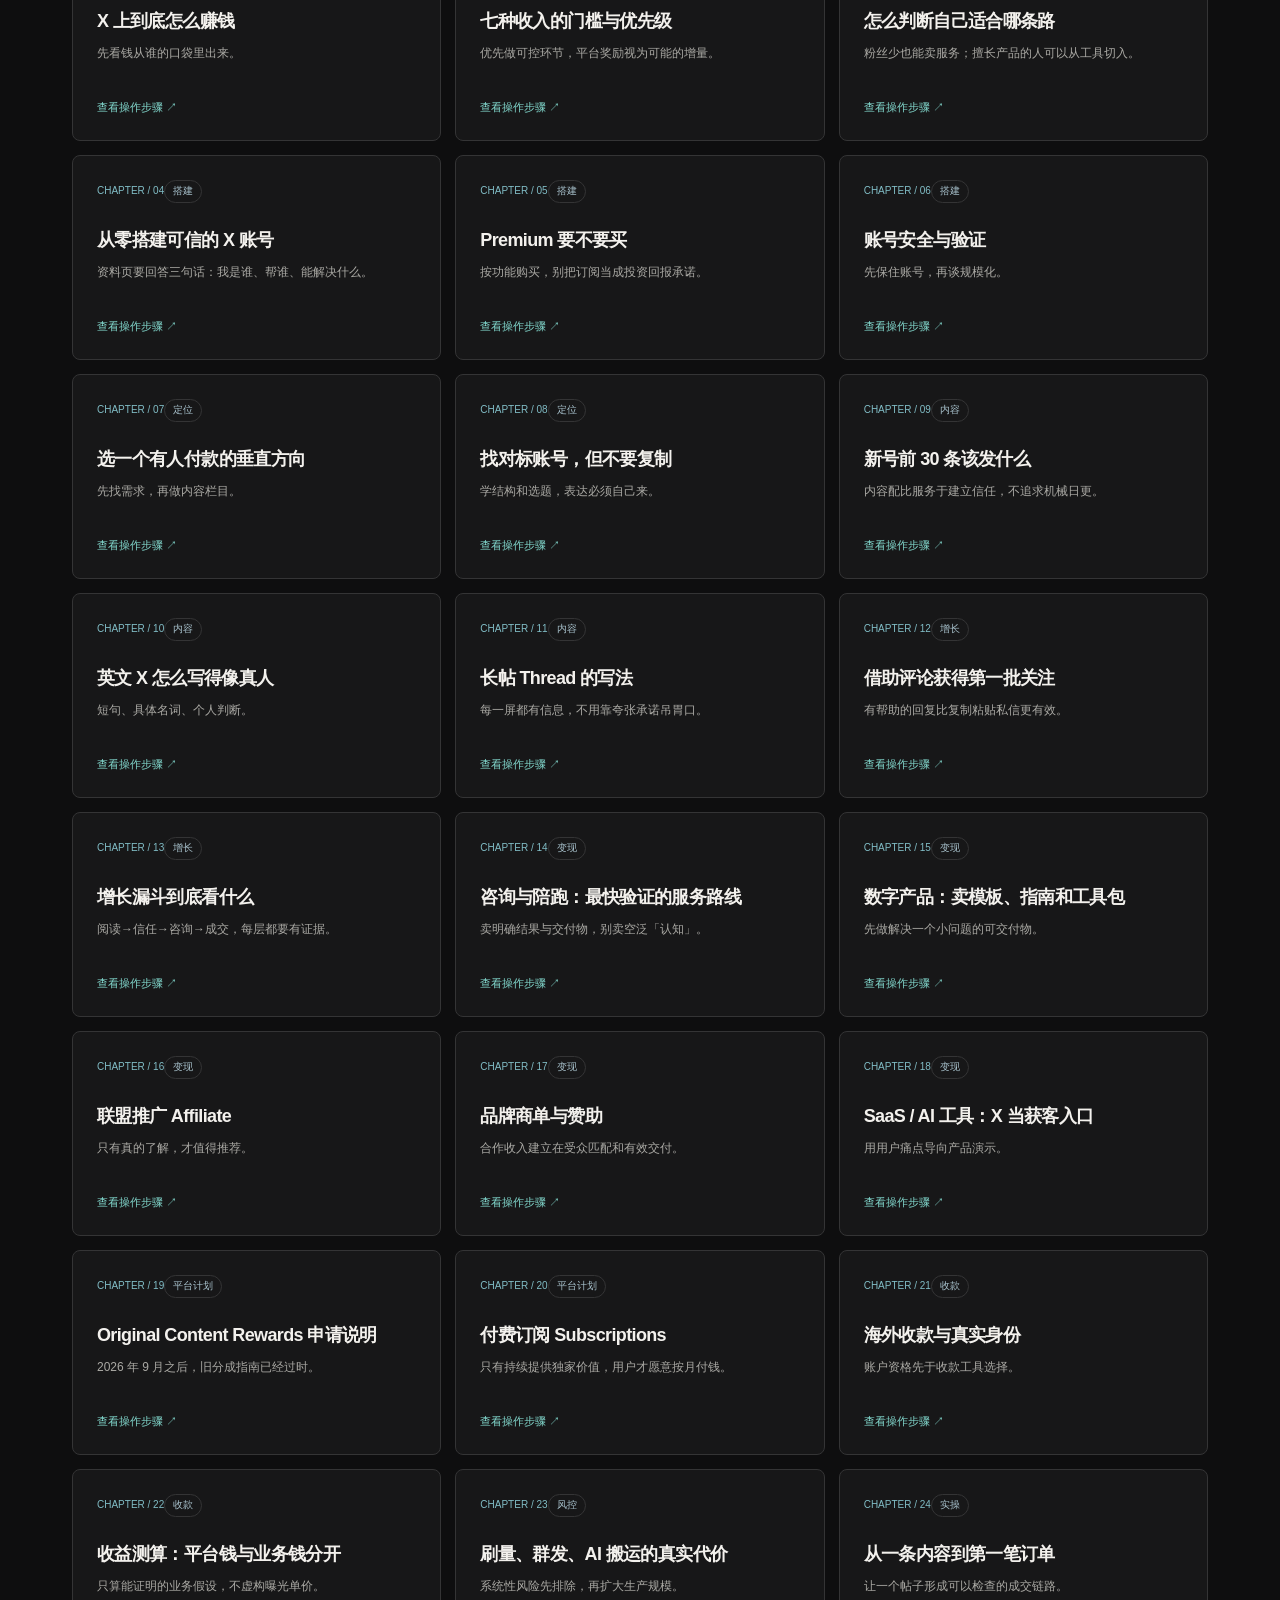
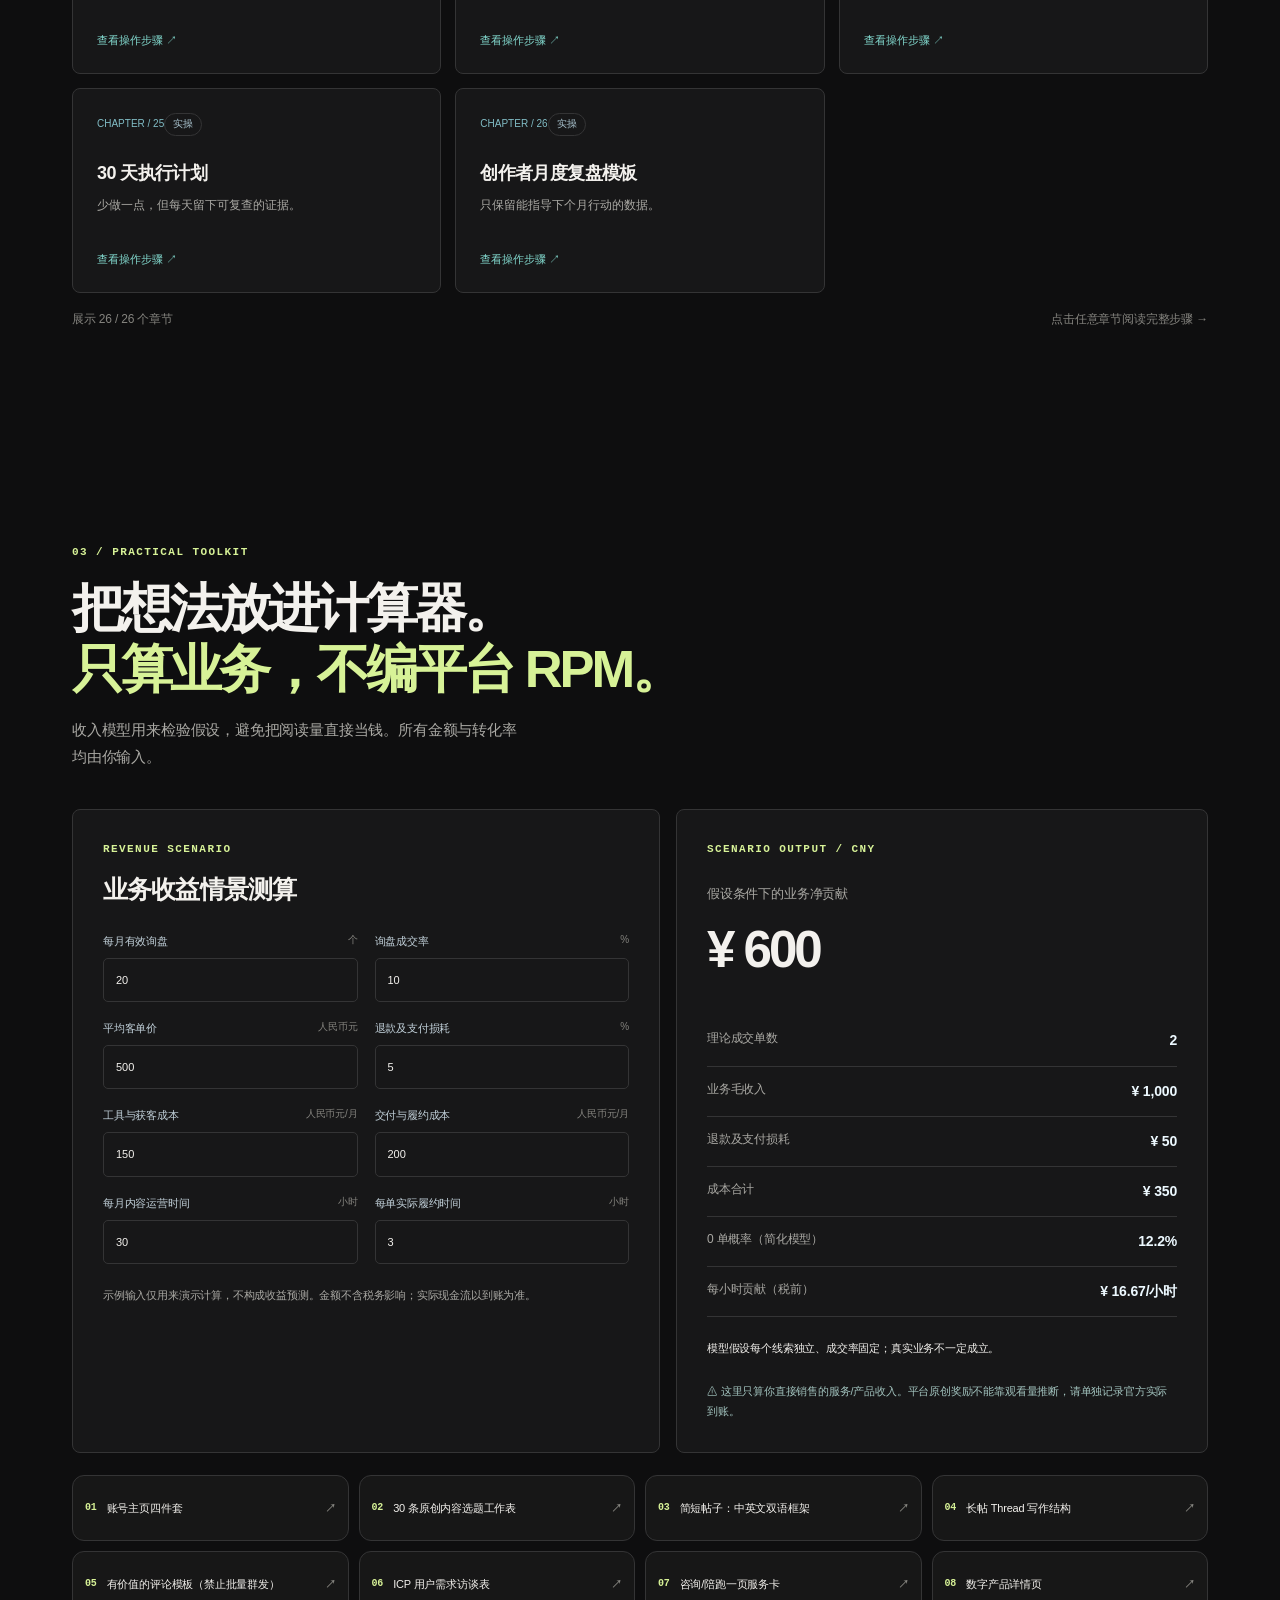
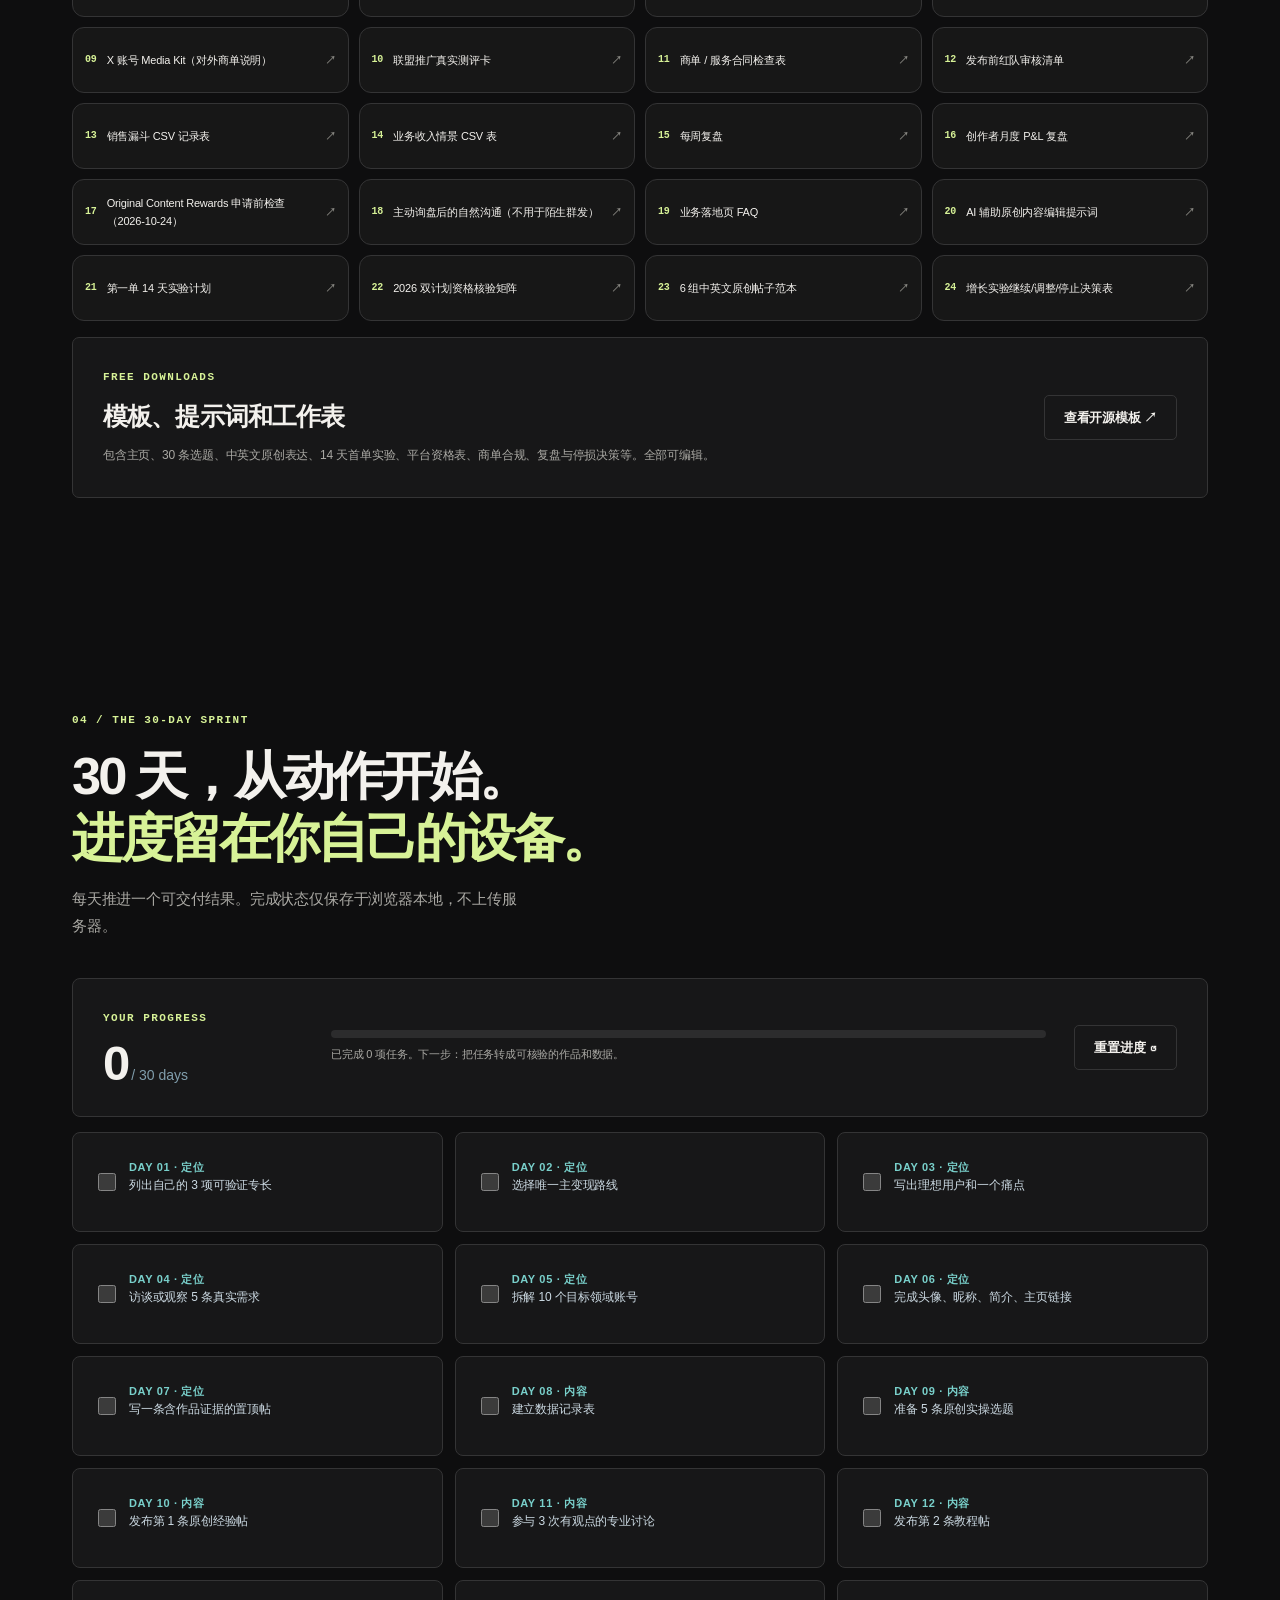
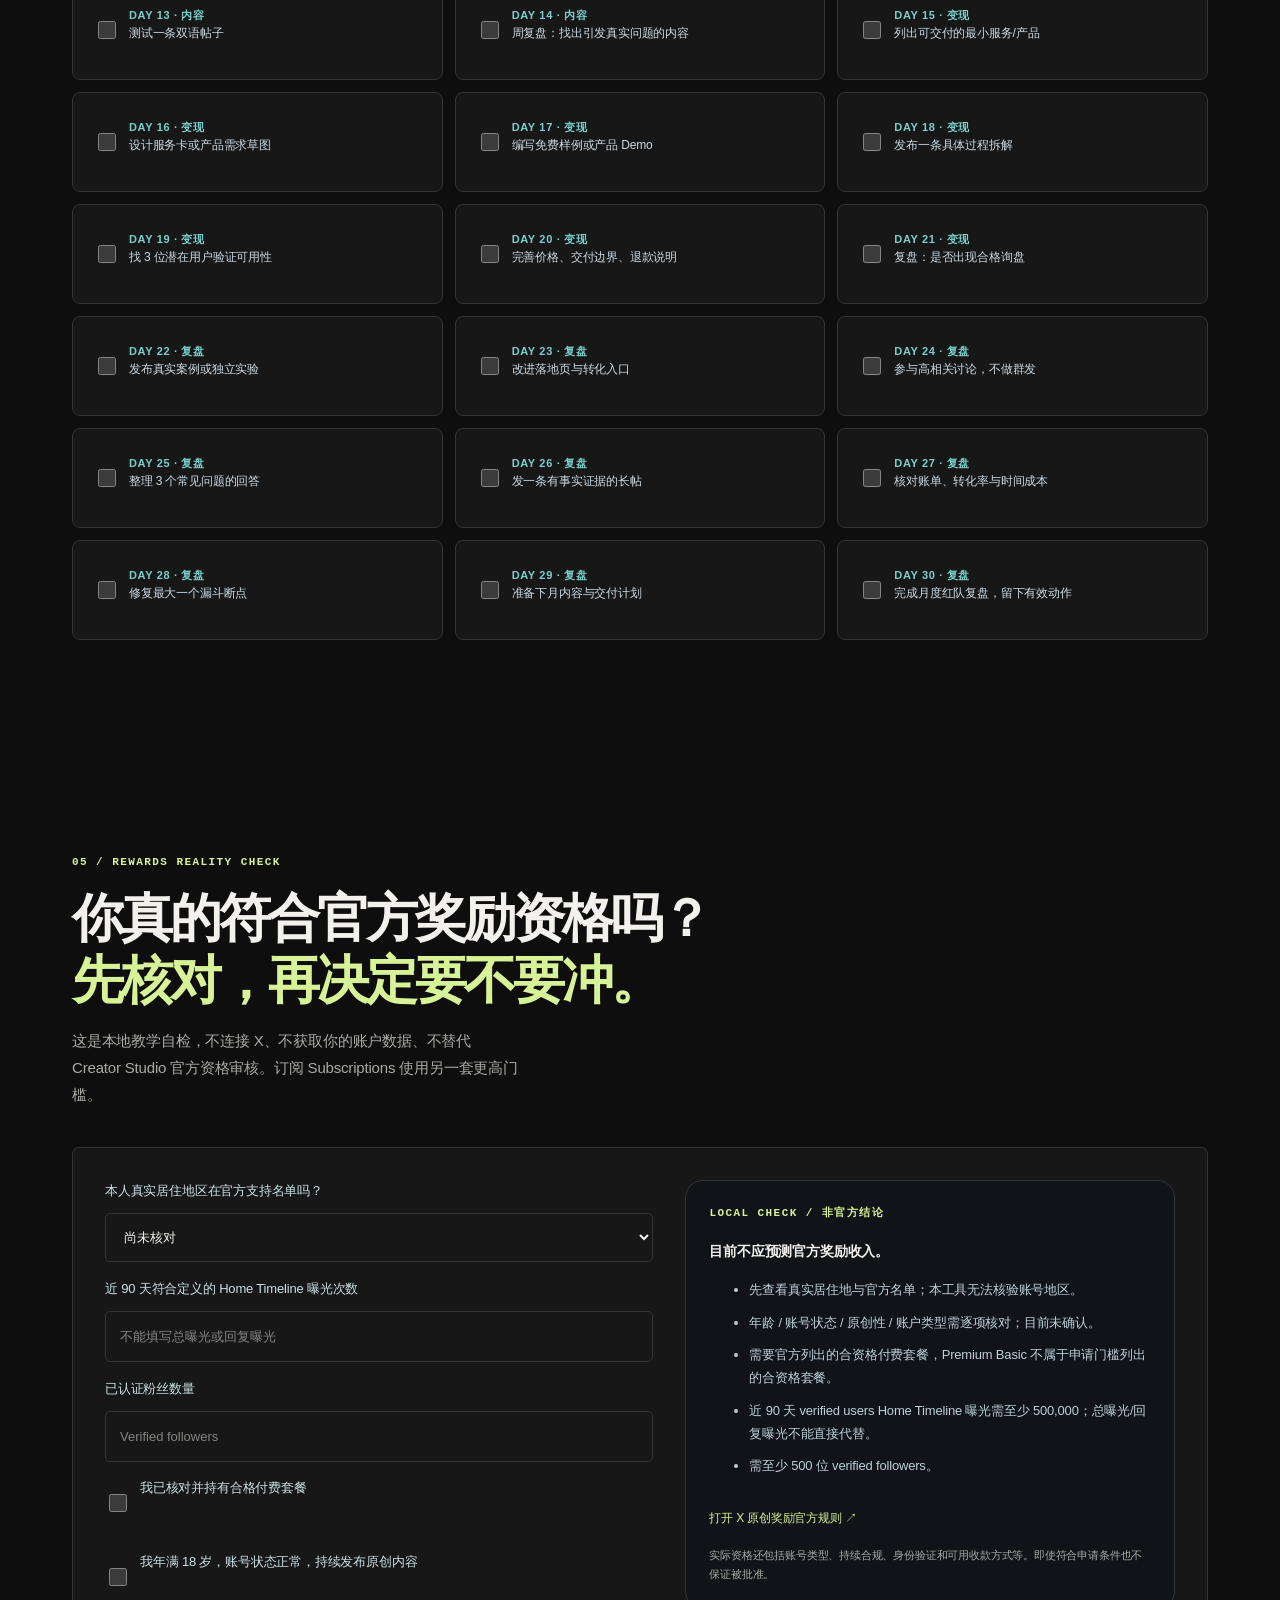
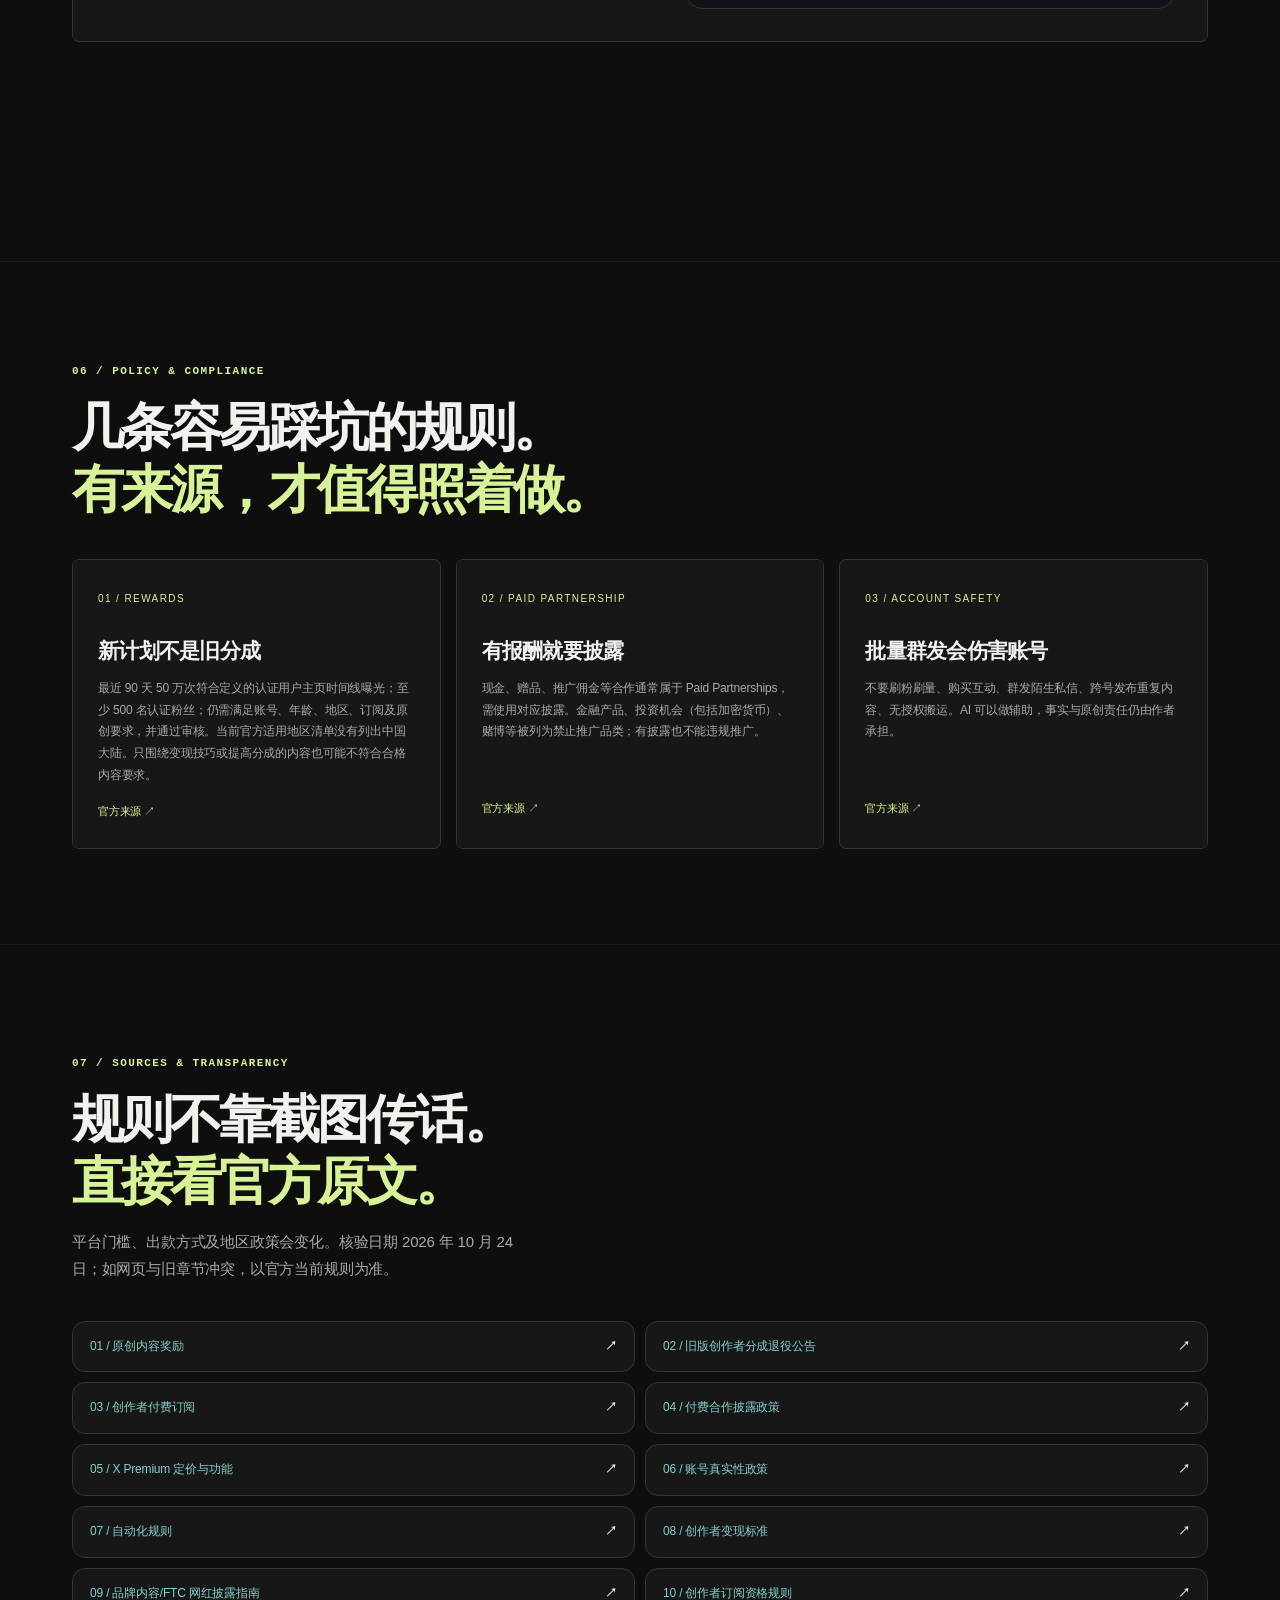
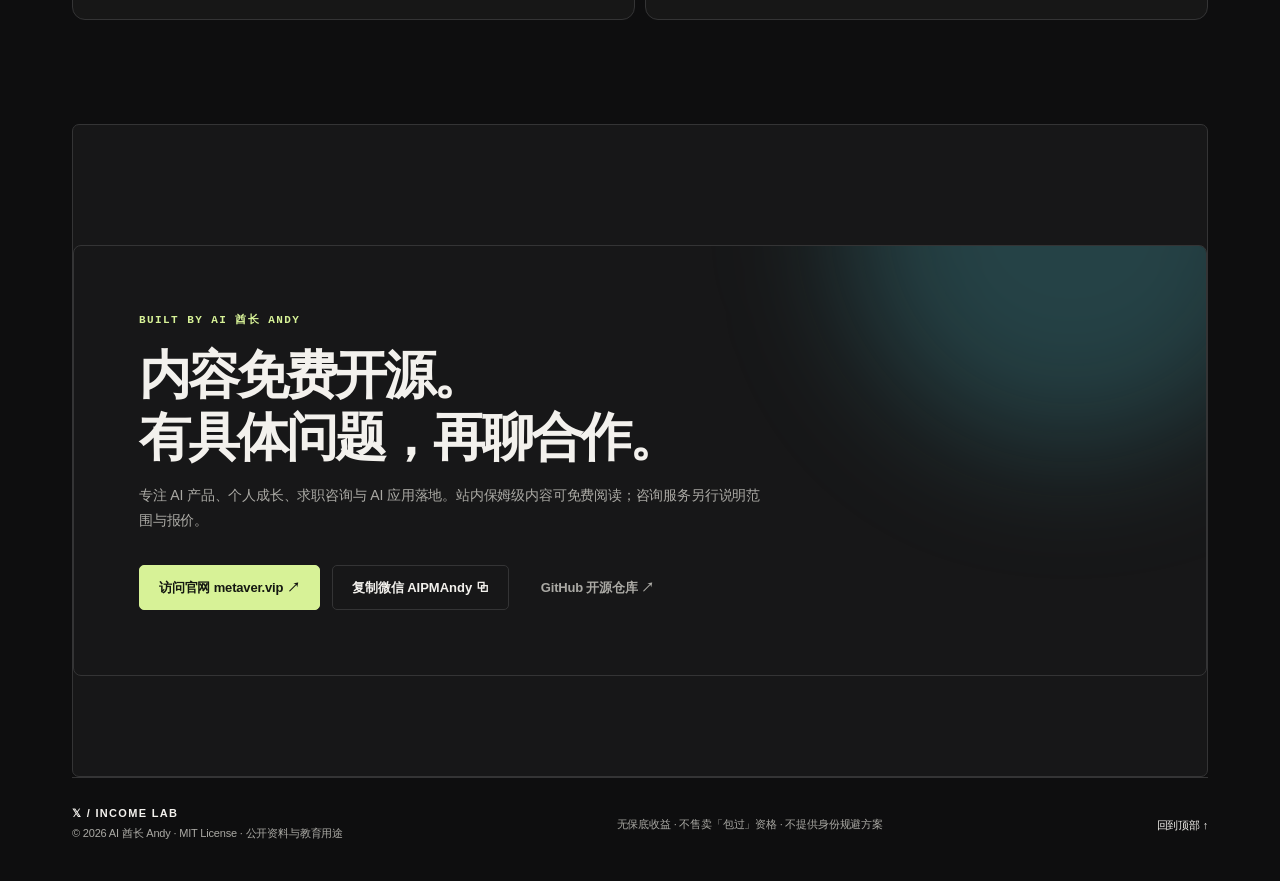
==== commit 75c36dd4: "seo: add JSON-LD, llms.txt and missing meta tags" ====
--- a/index.html
+++ b/index.html
@@ -13,6 +13,8 @@
   <meta property="og:image:alt" content="X 赚钱保姆级攻略 2026 开源指南" />
   <link rel="icon" type="image/svg+xml" href="assets/favicon.svg" />
   <link rel="canonical" href="https://aipmandy.github.io/x-income-handbook/" />
+  <meta name="author" content="AI 酋长 Andy" />
+  <script type="application/ld+json">{"@context":"https://schema.org","@graph":[{"@type":"Person","@id":"https://github.com/AIPMAndy#person","name":"AI 酋长 Andy","alternateName":["Andy Liu","AIPMAndy","AI Chief Andy","AI酋长Andy"],"url":"https://metaver.vip/","sameAs":["https://x.com/AIPMAndy","https://github.com/AIPMAndy","https://metaver.vip/","https://t.me/AIPMAndy"],"jobTitle":"连续创业者（AI + 产品方法论），前腾讯/百度 AI 产品专家，大模型独角兽前 VP","description":"AI 酋长 Andy（Andy Liu，GitHub/X @AIPMAndy）：前腾讯/百度 AI 产品专家，大模型独角兽前 VP，现专注 AI + 产品方法论创业。"},{"@type":"WebSite","@id":"https://aipmandy.github.io/x-income-handbook/#website","url":"https://aipmandy.github.io/x-income-handbook/","name":"X (Twitter) 赚钱实战指南","description":"X（Twitter）怎么赚钱？AI 酋长 Andy 写的免费开源中文指南：26 章教程、7 条变现路径、24 套模板、30 天计划，覆盖内容增长、真实成交与 X 创作者规则。不承诺涨粉或收入。","inLanguage":"zh-CN","author":{"@id":"https://github.com/AIPMAndy#person"},"publisher":{"@id":"https://github.com/AIPMAndy#person"}}]}</script>
   <link rel="stylesheet" href="assets/style.css" />
   <title>X 赚钱保姆级攻略 2026 · AI 酋长 Andy</title>
 </head>
--- a/assets/style.css
+++ b/assets/style.css
@@ -141,3 +141,23 @@
 @media(max-width:950px){.hero{grid-template-columns:1fr!important;padding-top:76px!important}.ed-feature{max-width:620px}}
 @media(max-width:650px){.hero{padding:54px 0 42px!important}.hero h1{font-size:clamp(54px,11vw,80px)!important}}
 
+
+
+/* Native palette reconciliation: keep existing tools legible in editorial mode. */
+:root{--bg:#0E0E0F;--surface:#171718;--stroke:#343435;--stroke-hi:#616160;--ink:#F3F1ED;--muted:#AAA9A4;--faint:#85847F;--teal:#D7F297;--mint:#D7F297;--blue:#D7F297;--radius:8px;--shadow:none}
+.read-progress{background:var(--ed-accent)!important}
+:where(.visual-big,.calc-value,.calc-stat strong,.eligibility-result strong){color:var(--ed-ink)!important}
+:where(.section-head h2,.section-head h2 span){-webkit-text-fill-color:currentColor!important}
+:where(.source-card,.eligibility-card,.resources,.matcher,.library-toolbar,.contact-section){box-shadow:none!important;border:1px solid var(--ed-line)!important;background:var(--ed-paper)!important;border-radius:8px!important}
+:where(.source-card p,.eligibility-card p,.matcher p){color:var(--ed-muted)!important}
+
+
+/* Editorial index treatment: fewer boxed panels, stronger reading rhythm. */
+:where(.route-grid){display:grid!important;grid-template-columns:repeat(2,minmax(0,1fr))!important;gap:0 42px!important}
+:where(.route-grid>.route-card){background:transparent!important;border:0!important;border-bottom:1px solid var(--ed-line)!important;border-radius:0!important;padding:27px 0!important;box-shadow:none!important;transform:none!important;outline:none!important}
+:where(.route-grid>.route-card.featured){outline:none!important}
+:where(.route-grid>.route-card):hover{background:transparent!important;border-bottom-color:var(--ed-accent)!important}
+:where(.route-grid>.route-card):before,:where(.route-grid>.route-card):after{display:none!important}
+:where(.route-grid>.route-card h3){font-size:clamp(19px,2.1vw,24px)!important;line-height:1.35!important}
+:where(.route-grid>.route-card p){font-size:13px!important;line-height:1.8!important}
+@media(max-width:700px){:where(.route-grid){grid-template-columns:1fr!important;gap:0!important}}
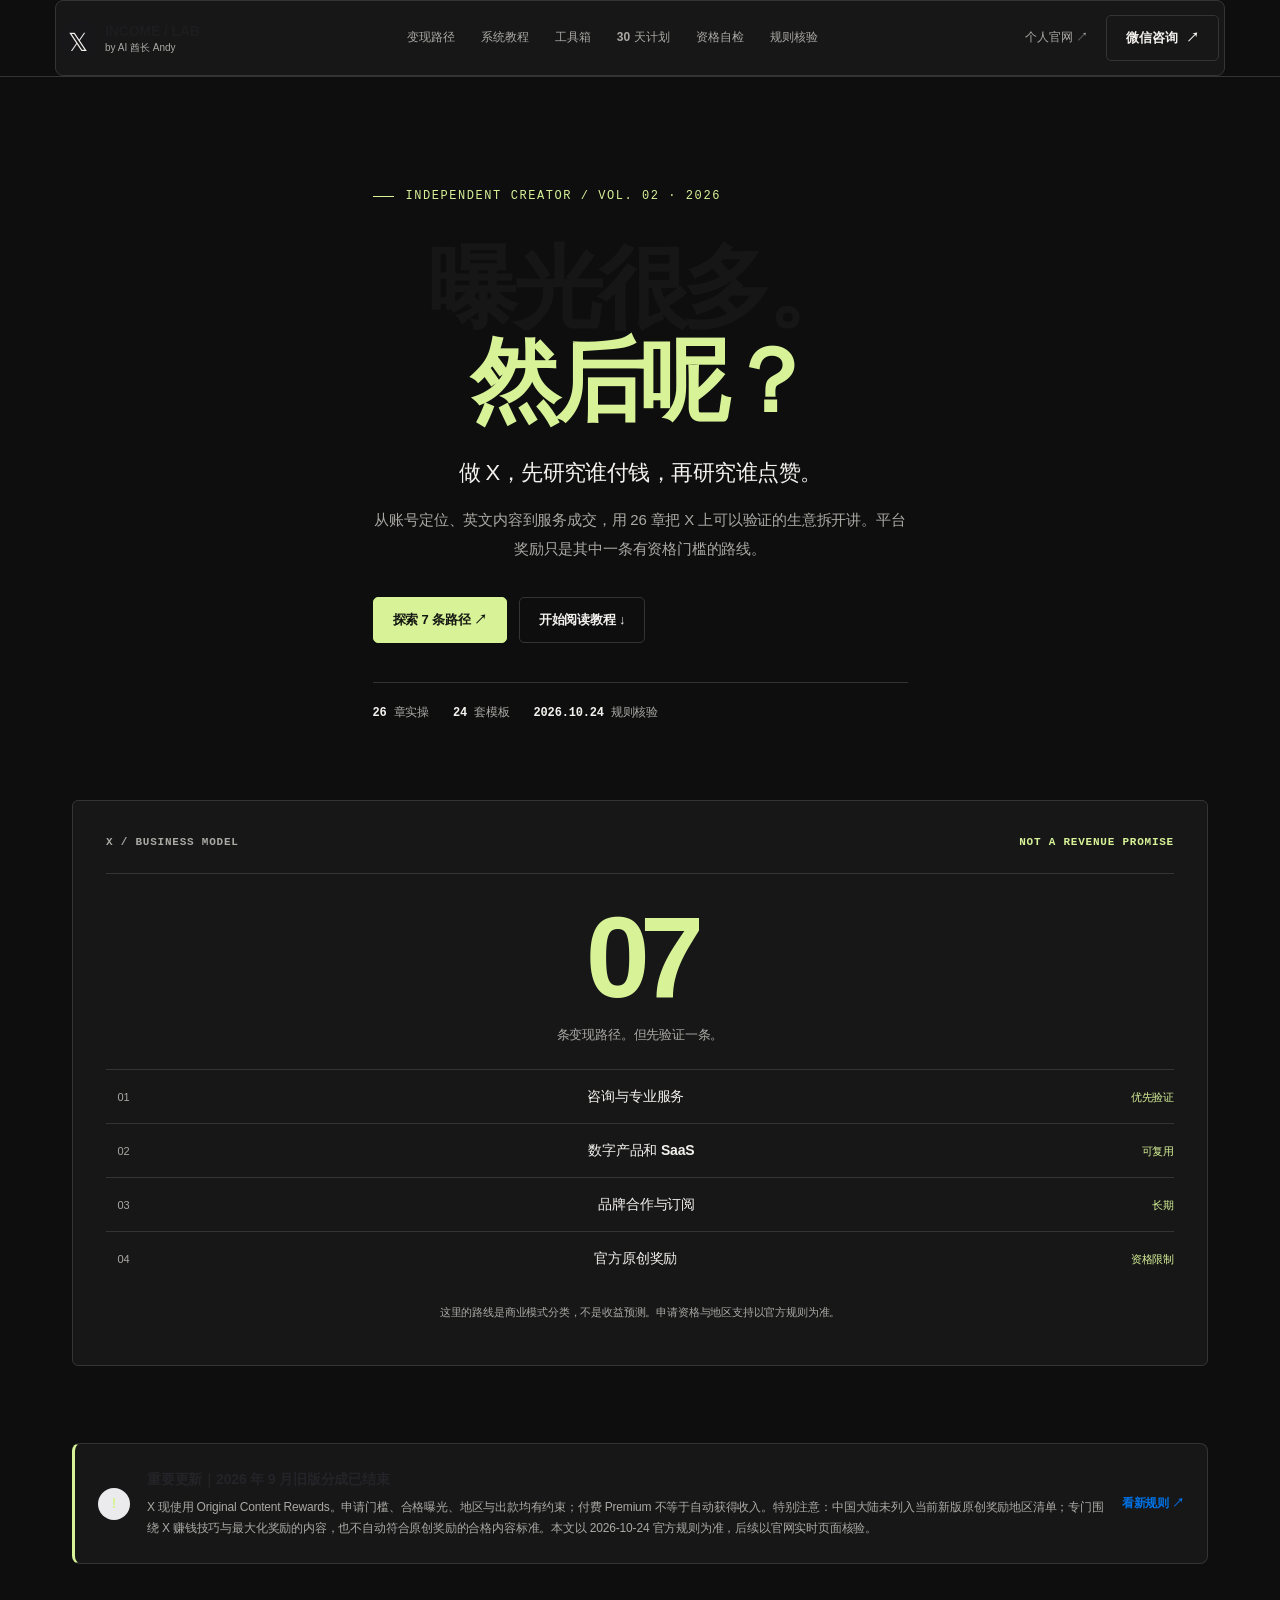
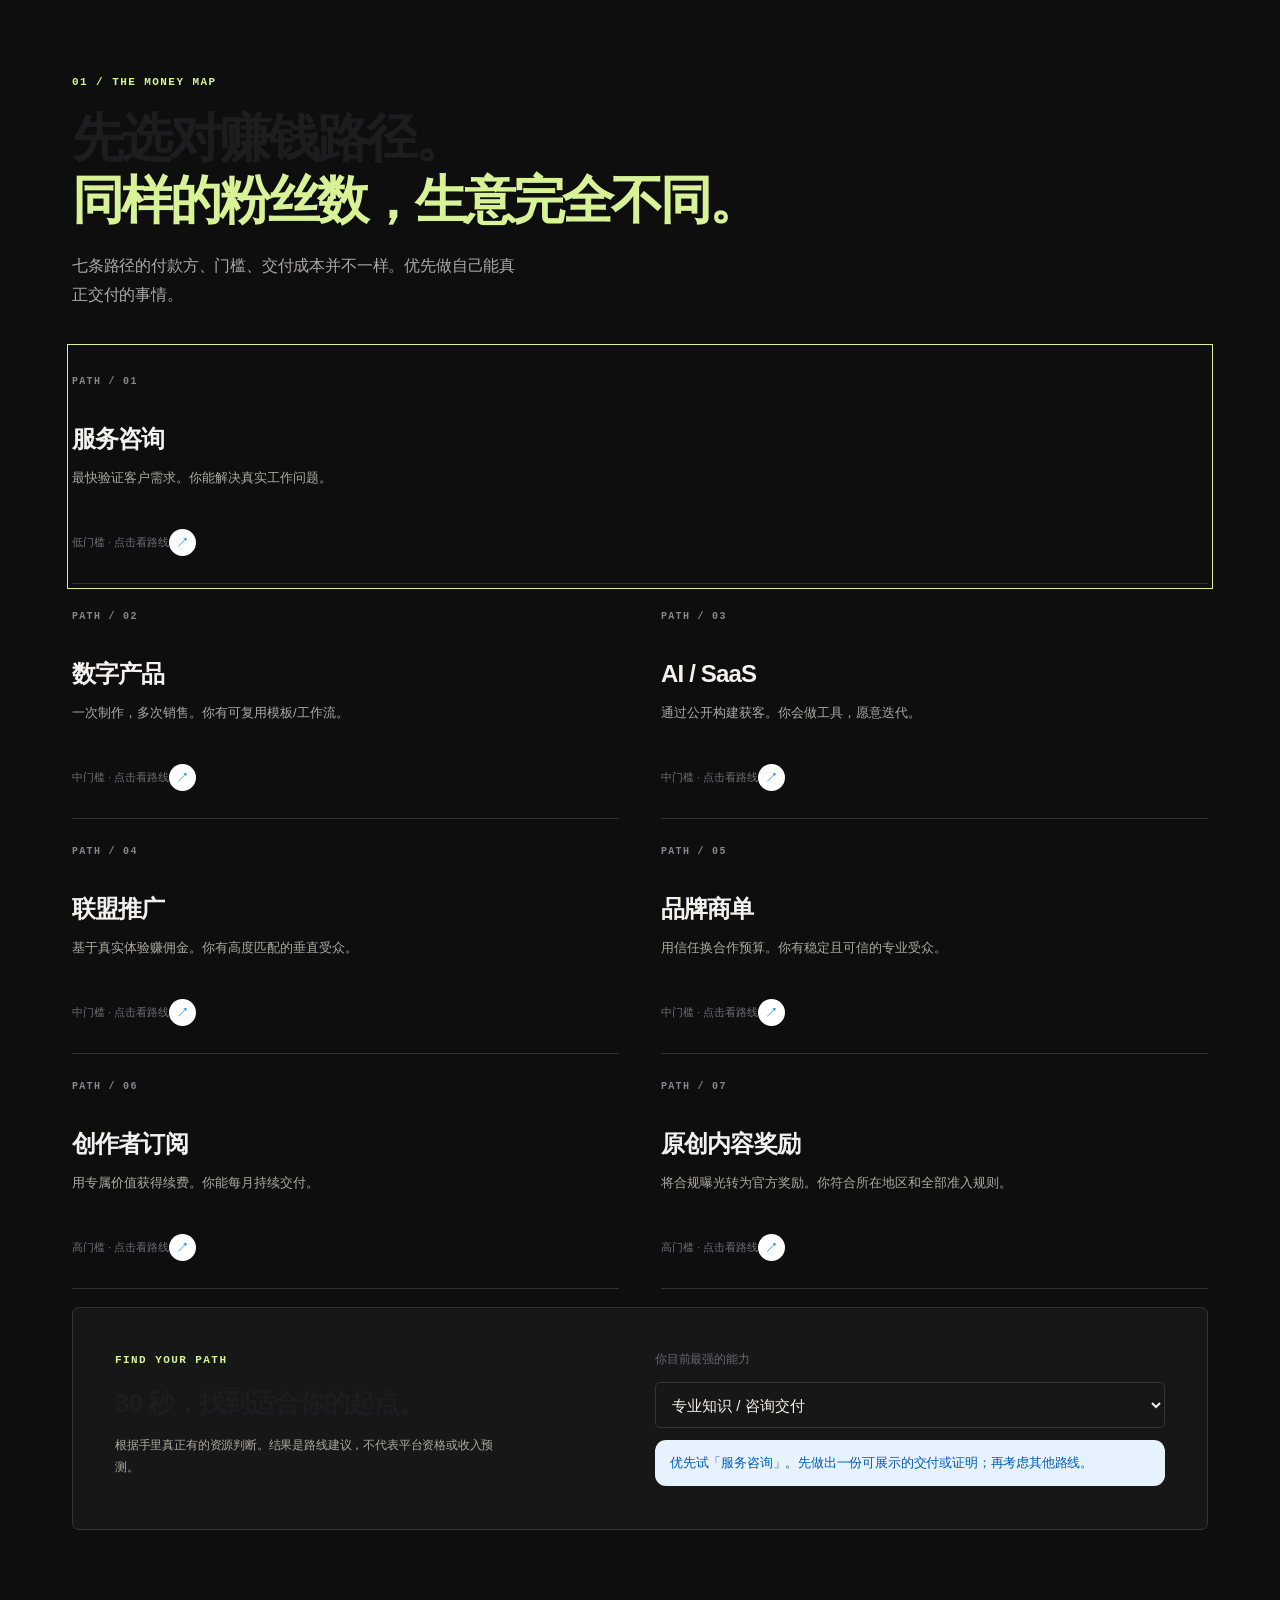
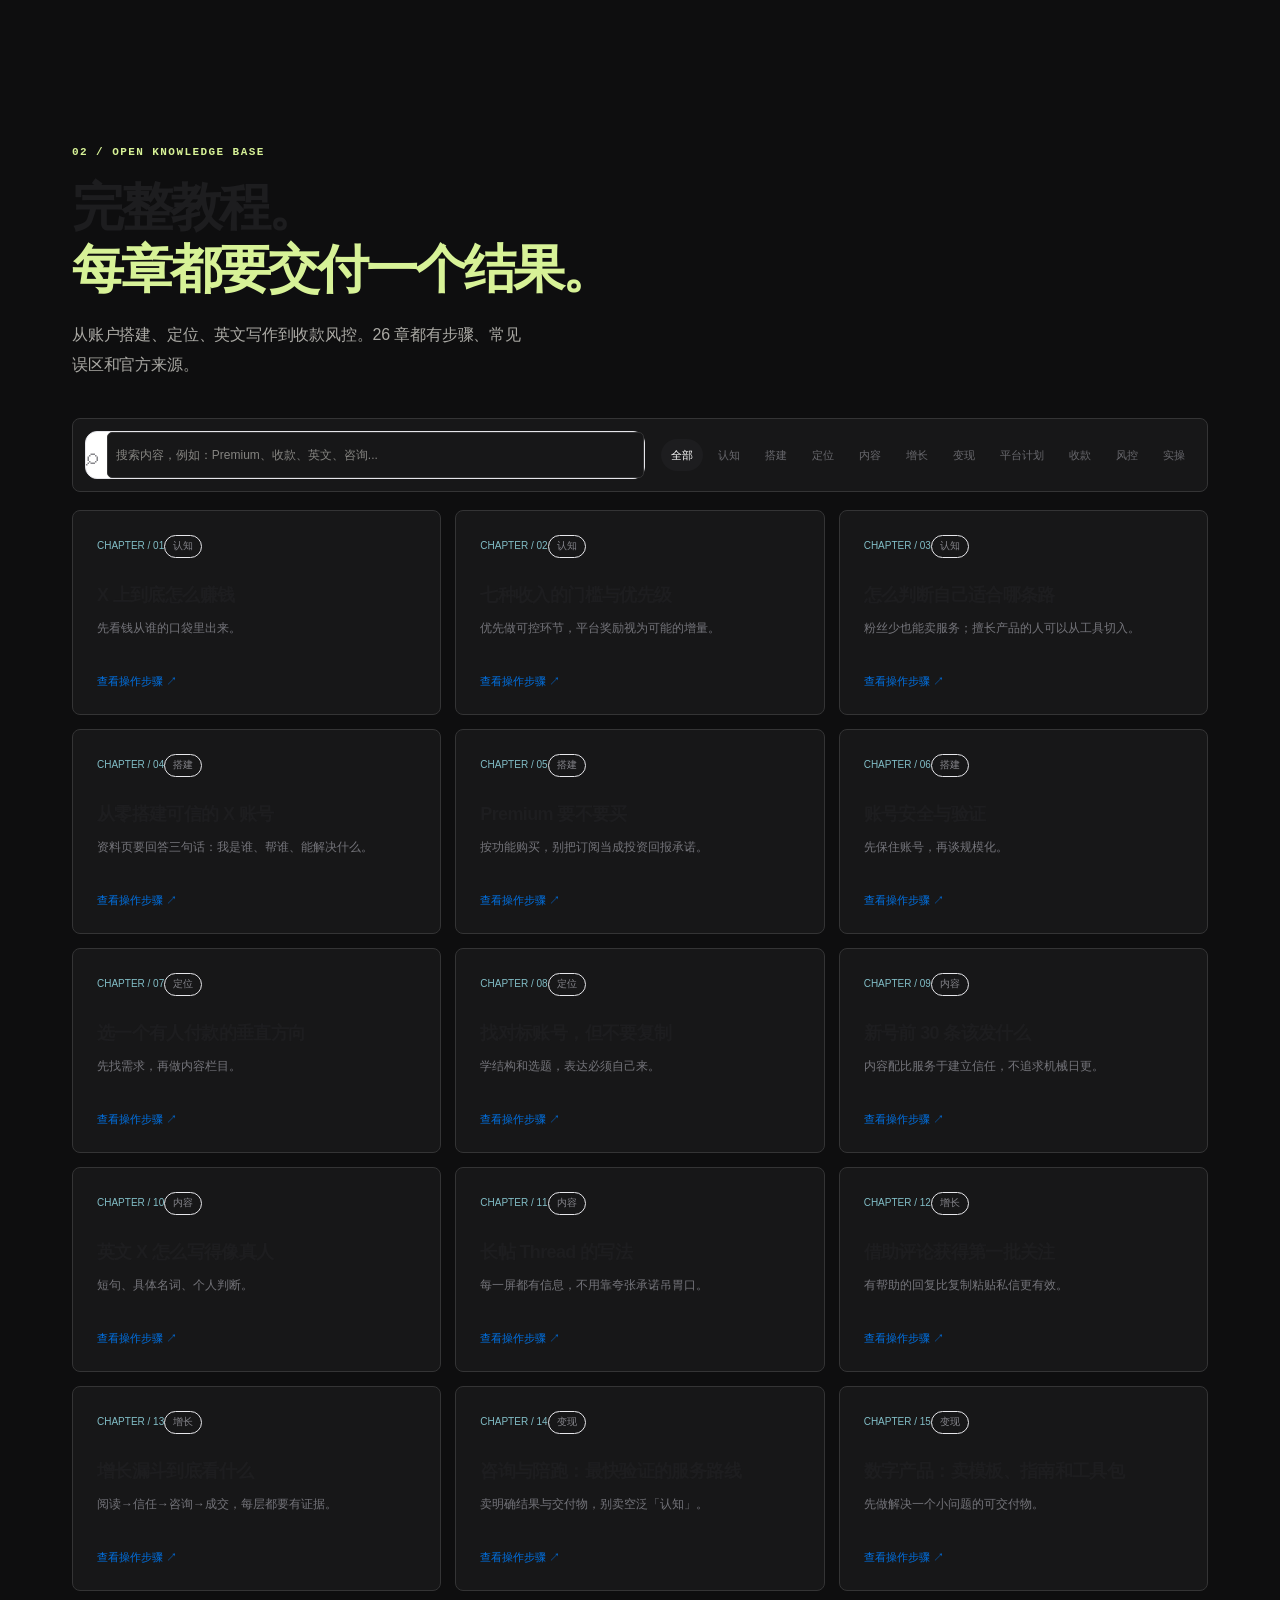
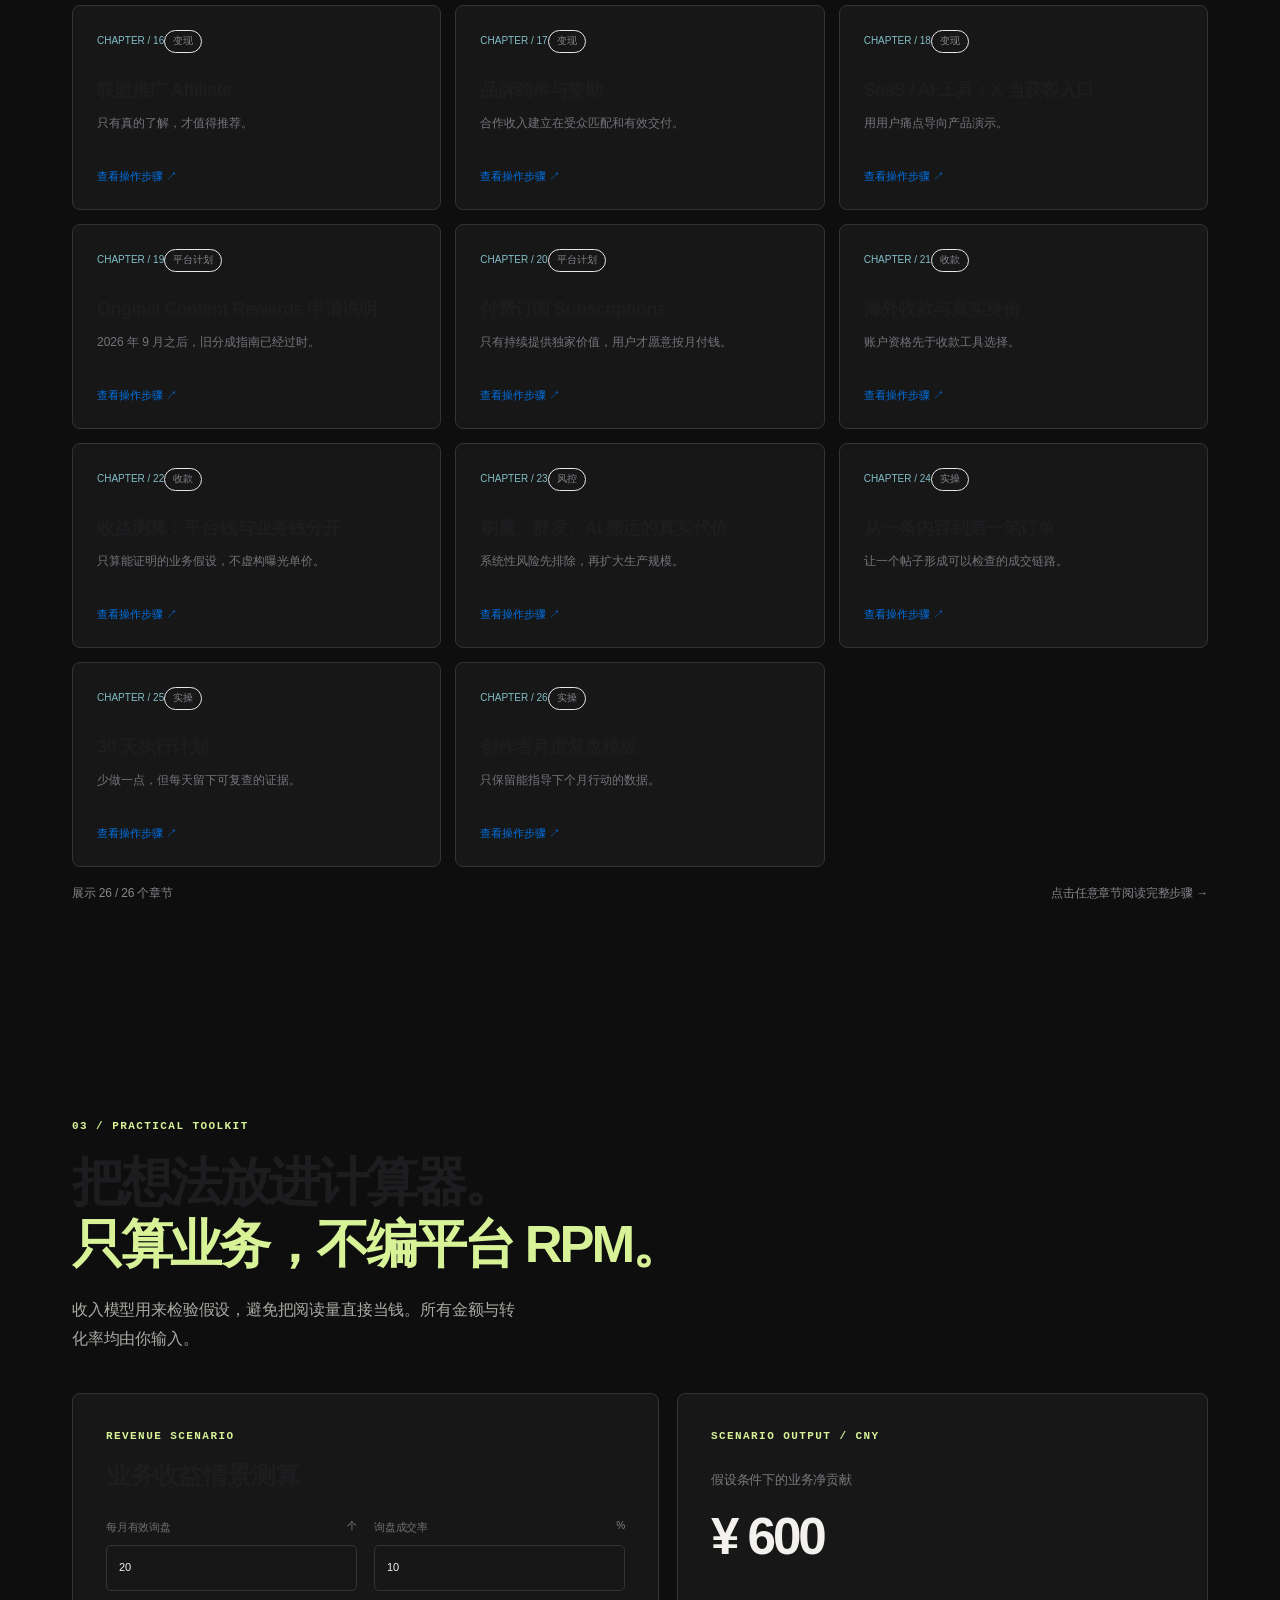
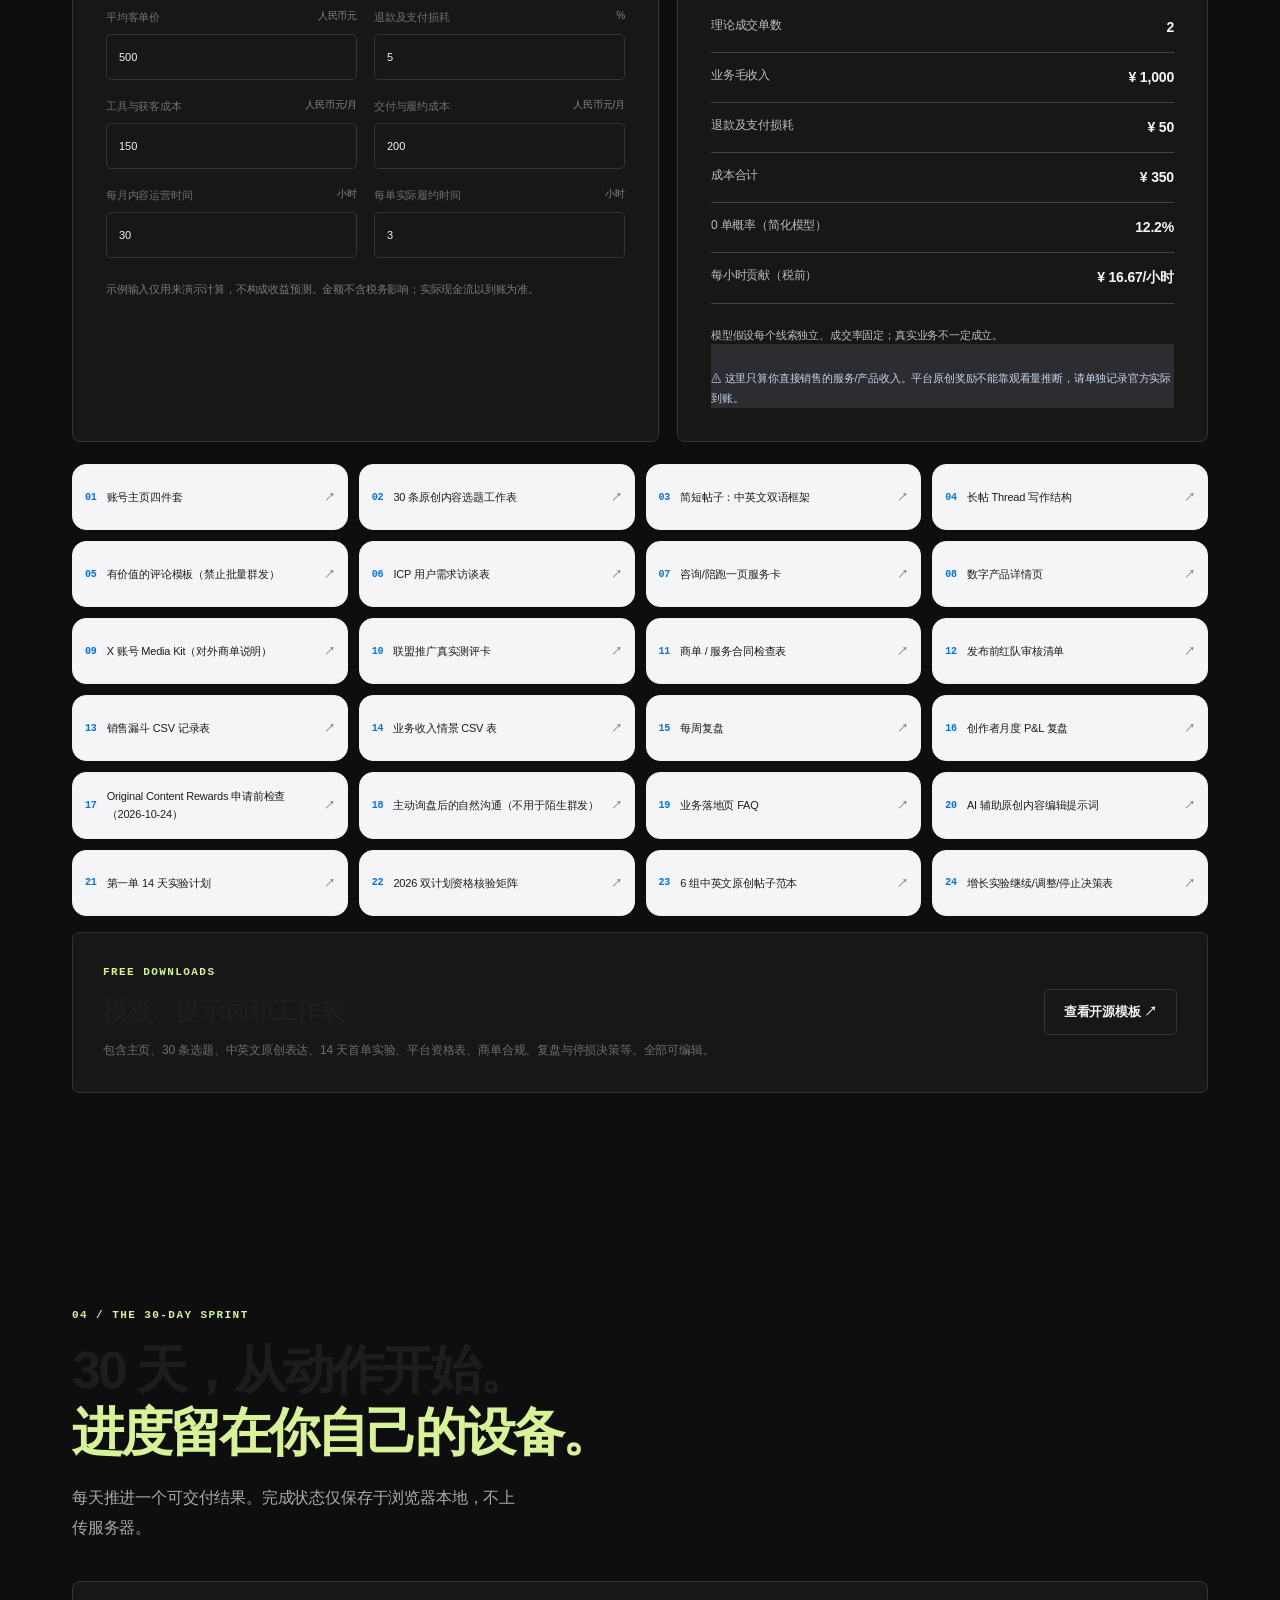
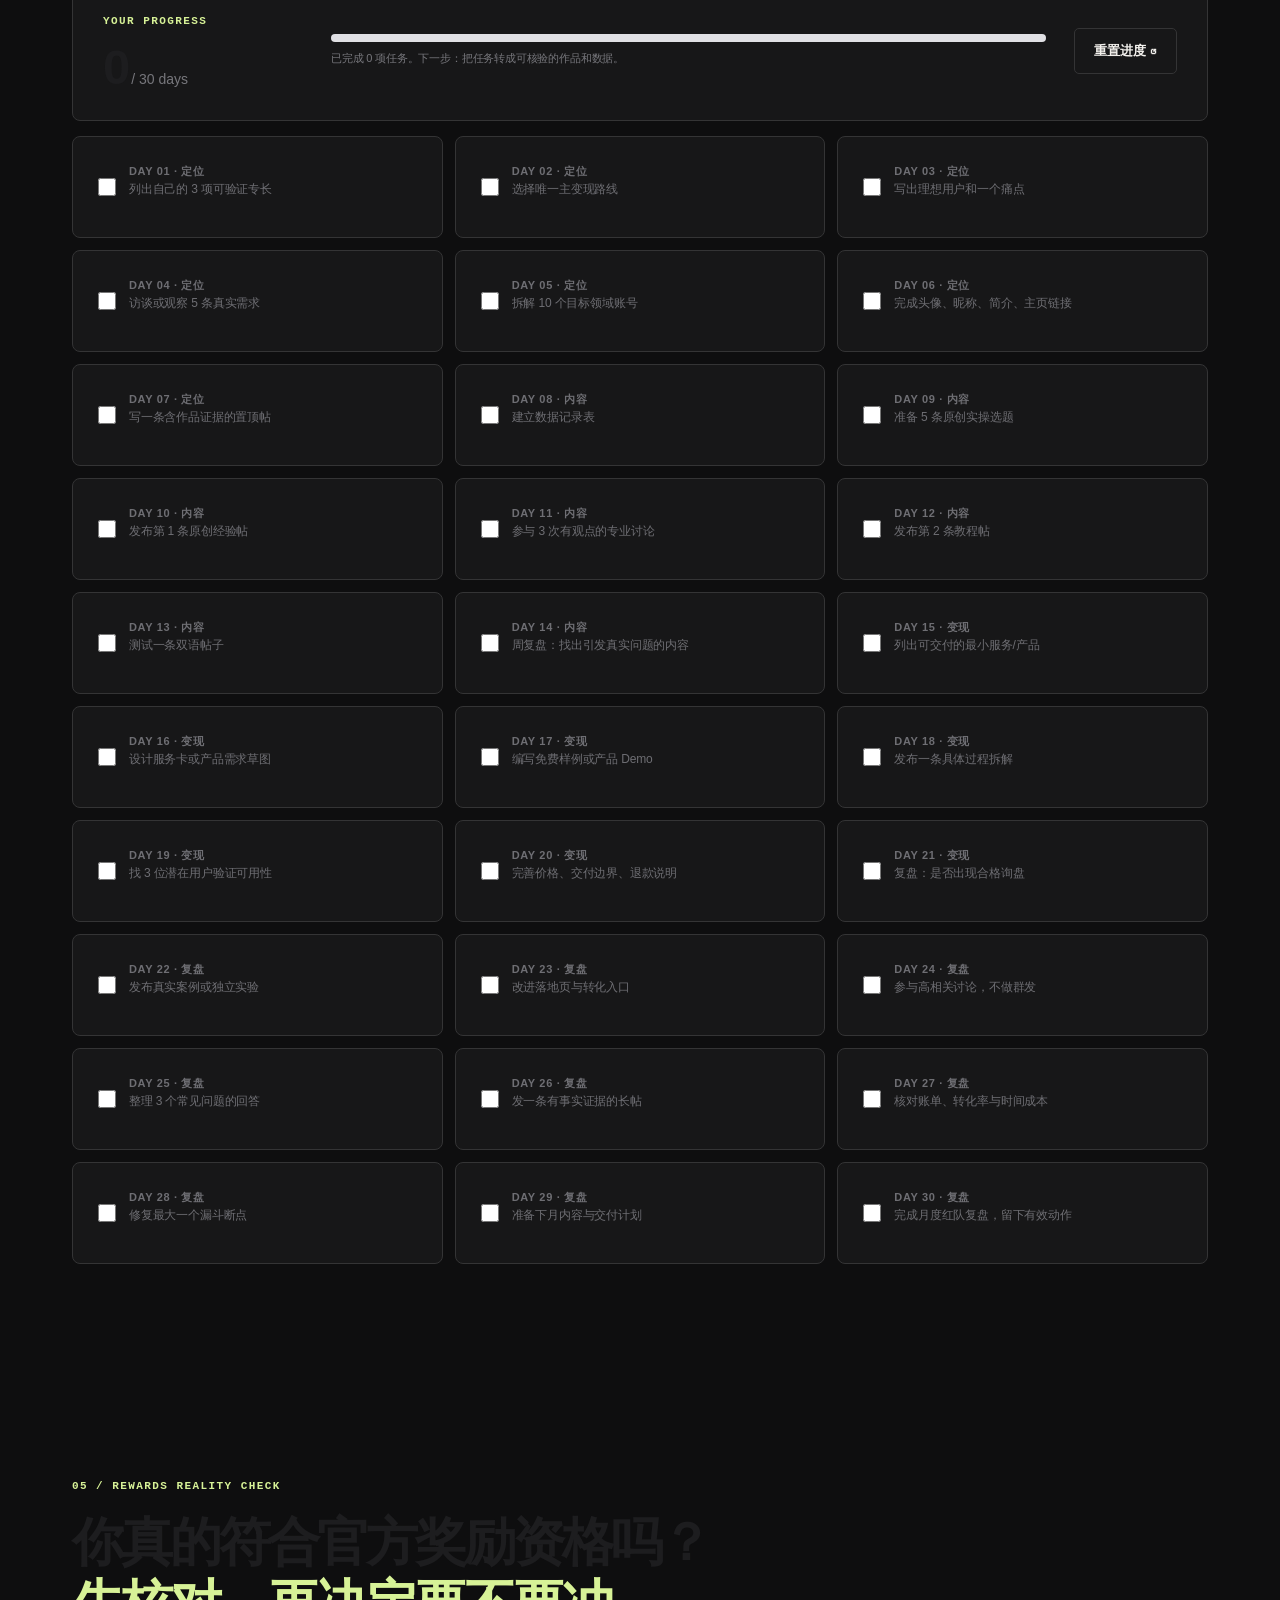
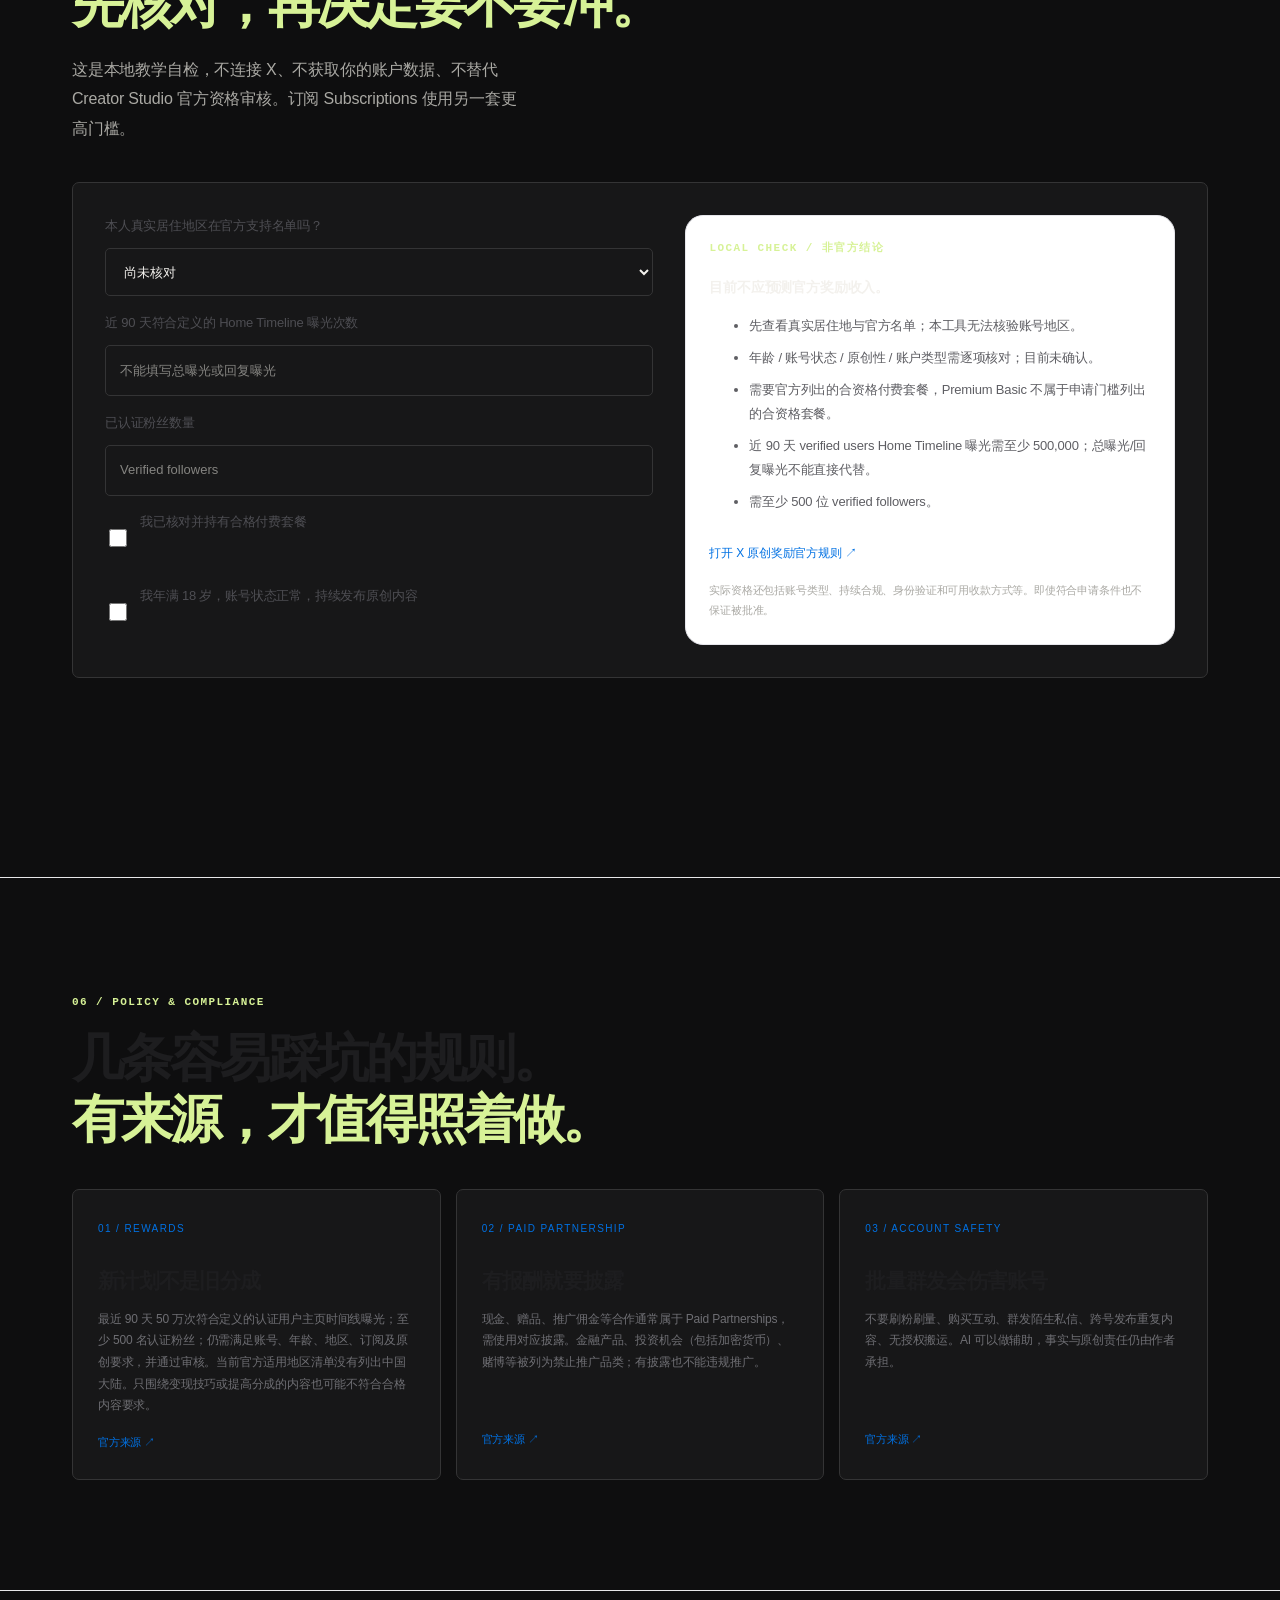
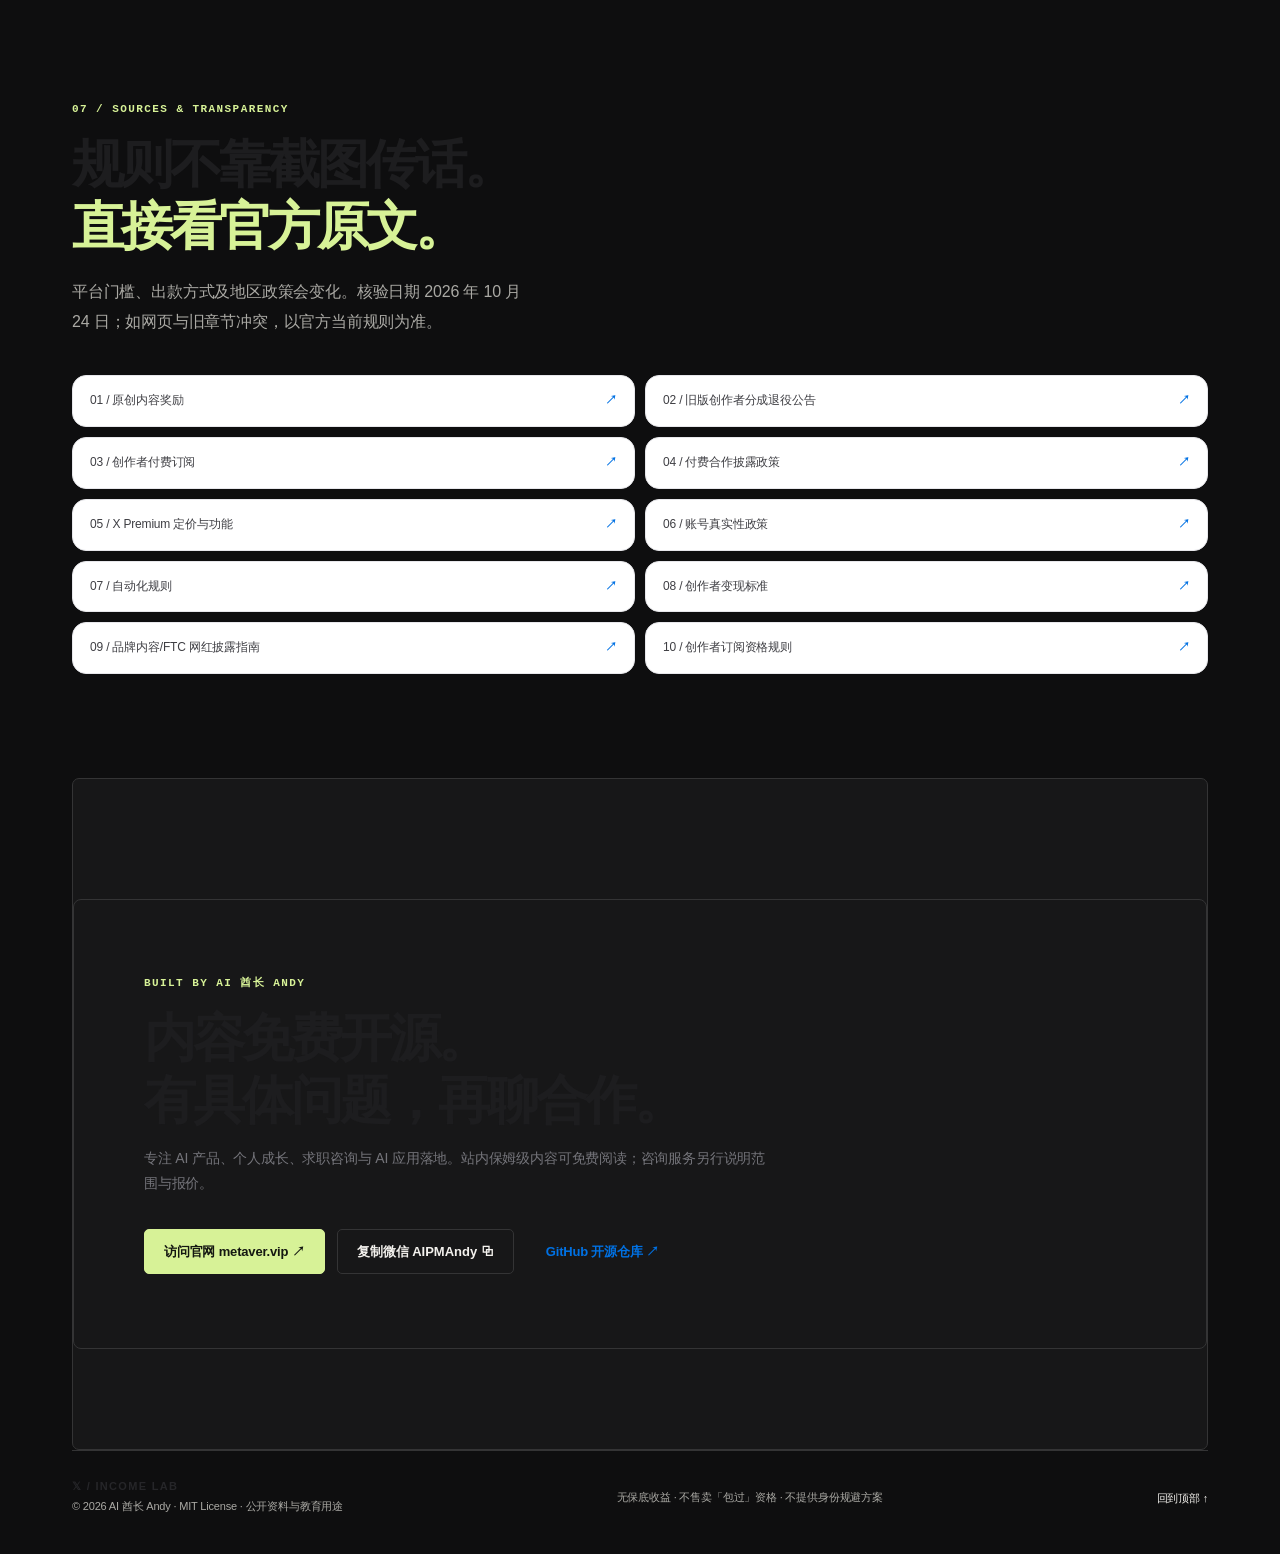
==== commit 54dfc43a: "design: activate light Apple-inspired UI across handbook" ====
--- a/index.html
+++ b/index.html
@@ -3,7 +3,7 @@
 <head>
   <meta charset="utf-8" />
   <meta name="viewport" content="width=device-width,initial-scale=1,viewport-fit=cover" />
-  <meta name="theme-color" content="#07101b" />
+  <meta name="theme-color" content="#ffffff" />
   <meta name="description" content="2026 年 X（Twitter）赚钱保姆级攻略：七种变现路线、26 章原创教程、30 天执行计划、业务收益测算、平台规则与风控。由 AI 酋长 Andy 开源维护。" />
   <meta property="og:type" content="website" /><meta property="og:title" content="X 赚钱保姆级攻略 · 2026" />
   <meta property="og:description" content="从内容到客户，从流量到真实到账。26 章保姆级手册 · 30 天实践计划 · 官方规则核验。" />
@@ -16,6 +16,7 @@
   <meta name="author" content="AI 酋长 Andy" />
   <script type="application/ld+json">{"@context":"https://schema.org","@graph":[{"@type":"Person","@id":"https://github.com/AIPMAndy#person","name":"AI 酋长 Andy","alternateName":["Andy Liu","AIPMAndy","AI Chief Andy","AI酋长Andy"],"url":"https://metaver.vip/","sameAs":["https://x.com/AIPMAndy","https://github.com/AIPMAndy","https://metaver.vip/","https://t.me/AIPMAndy"],"jobTitle":"连续创业者（AI + 产品方法论），前腾讯/百度 AI 产品专家，大模型独角兽前 VP","description":"AI 酋长 Andy（Andy Liu，GitHub/X @AIPMAndy）：前腾讯/百度 AI 产品专家，大模型独角兽前 VP，现专注 AI + 产品方法论创业。"},{"@type":"WebSite","@id":"https://aipmandy.github.io/x-income-handbook/#website","url":"https://aipmandy.github.io/x-income-handbook/","name":"X (Twitter) 赚钱实战指南","description":"X（Twitter）怎么赚钱？AI 酋长 Andy 写的免费开源中文指南：26 章教程、7 条变现路径、24 套模板、30 天计划，覆盖内容增长、真实成交与 X 创作者规则。不承诺涨粉或收入。","inLanguage":"zh-CN","author":{"@id":"https://github.com/AIPMAndy#person"},"publisher":{"@id":"https://github.com/AIPMAndy#person"}}]}</script>
   <link rel="stylesheet" href="assets/style.css" />
+  <link rel="stylesheet" href="assets/apple.css" />
   <title>X 赚钱保姆级攻略 2026 · AI 酋长 Andy</title>
 </head>
 <body>
--- a/assets/apple.css
+++ b/assets/apple.css
@@ -0,0 +1,28 @@
+/* Apple-inspired editorial redesign / X Income Handbook */
+:root{color-scheme:light;--bg:#fff;--surface:#fff;--stroke:#e7e7eb;--stroke-hi:#d1d1d6;--ink:#1d1d1f;--muted:#626266;--faint:#86868b;--teal:#0071e3;--mint:#0071e3;--blue:#0071e3;--radius:24px;--shadow:0 12px 46px rgba(0,0,0,.055)}
+html{scroll-padding-top:92px}body{background:#fff;color:var(--ink);font-family:-apple-system,BlinkMacSystemFont,'SF Pro Display','SF Pro Text','PingFang SC','Helvetica Neue',sans-serif;font-size:15px;line-height:1.65;letter-spacing:-.012em}::selection{background:#cbe5ff;color:#111}p{color:var(--muted)}.aurora,.grain,.orbit,.float-chip,.contact-glow{display:none!important}
+.glass{background:#fff;border:1px solid #e5e5e9;box-shadow:0 6px 32px rgba(30,30,40,.035);backdrop-filter:none;-webkit-backdrop-filter:none}.read-progress{height:3px;background:#0071e3}
+.site-header{padding:0 20px;top:0;background:rgba(255,255,255,.88);border-bottom:1px solid rgba(0,0,0,.065);backdrop-filter:blur(24px);-webkit-backdrop-filter:blur(24px)}.nav{max-width:1170px;border:0;background:transparent;box-shadow:none;border-radius:0;min-height:62px;padding:0 5px;backdrop-filter:none;-webkit-backdrop-filter:none}
+.brand{gap:10px}.brand-mark{width:34px;height:34px;border-radius:10px;background:#171719;border:1px solid #171719;color:#fff;font-size:20px}.brand-type b{font-size:11px;letter-spacing:.065em;color:#1d1d1f}.brand-type small{font-size:10px;color:#86868b}.desktop-nav{gap:26px}.desktop-nav a,.nav-website{color:#525256;font-size:12px;font-weight:550}.desktop-nav a:hover,.nav-website:hover{color:#0071e3}.nav-actions{gap:18px}.nav .btn-ghost{background:#0071e3;color:#fff;border-color:#0071e3;border-radius:22px;padding:8px 15px;font-size:11px}
+.btn{border-radius:999px;font-weight:600;padding:13px 22px;box-shadow:none;gap:10px;transition:transform .2s,background .2s,color .2s,border-color .2s}.btn:hover{transform:translateY(-1px)}.btn-primary{color:#fff;background:#0071e3;border:1px solid #0071e3;box-shadow:none}.btn-primary:hover{background:#0077ed;border-color:#0077ed}.btn-outline{background:transparent;color:#0071e3;border:1px solid #0071e3}.btn-outline:hover{background:#f0f7ff;border-color:#0071e3}.btn-ghost{color:#1d1d1f;border:1px solid #dddde1;background:#f5f5f7}.btn-text{color:#0071e3}.btn.tiny{border-radius:999px}.container{width:min(1160px,calc(100% - 52px))}
+.hero{position:relative;display:flex;flex-direction:column;align-items:center;text-align:center;gap:42px;min-height:unset;padding-top:94px;padding-bottom:70px;overflow:visible}.hero-content{max-width:910px;z-index:1}.eyebrow{justify-content:center;color:#6e6e73;font-size:11px;letter-spacing:.13em;font-weight:600;gap:10px}.pulse{width:6px;height:6px;box-shadow:none;background:#0071e3}.ver{border:1px solid #d2d2d7;color:#67676b;background:#fafafa;border-radius:99px;padding:5px 10px;font-size:10px}
+.hero h1{font-size:clamp(52px,6.6vw,98px);font-weight:760;line-height:1.12;letter-spacing:-.07em;margin:24px auto 24px;color:#161617}.hero h1 em{background:none;color:#0071e3;-webkit-text-fill-color:#0071e3}.hero-sub{font-size:clamp(16px,1.6vw,20px);max-width:680px;line-height:1.8;color:#6e6e73;margin:0 auto}.hero-ctas{justify-content:center;margin:30px 0 20px;gap:12px}.hero-meta{justify-content:center;color:#86868b;font-size:12px;gap:18px}.hero-meta span:first-child{color:#626266}.dot{background:#0071e3}
+.hero-art{width:min(770px,100%);min-height:395px;margin:8px auto 0;display:flex;align-items:center;justify-content:center;perspective:none}.hero-panel{width:100%;min-height:0;padding:32px 38px;border-radius:30px;background:#f5f5f7;border:1px solid #e7e7eb;box-shadow:0 30px 70px rgba(18,18,25,.09),0 2px 8px rgba(18,18,25,.035);transform:none;animation:none;text-align:left;overflow:hidden}.hero-panel:before,.hero-panel:after{display:none}.panel-head{color:#79797e;font-size:11px;font-weight:650;letter-spacing:.12em}.mini-symbol{font-size:23px;color:#0071e3}.panel-badge{color:#0066cc;background:#e8f2ff;border:0;padding:7px 12px;font-size:9px;letter-spacing:.1em}.visual-big{font-size:clamp(96px,13vw,144px);font-weight:680;color:#1d1d1f;letter-spacing:-.105em;margin:9px 0 1px;line-height:1}.visual-big span{color:#6e6e73;font-size:23px;letter-spacing:-.04em;font-weight:550}.panel-muted{font-size:14px;color:#77777c;margin:8px 0}.art-flow{justify-content:space-between;gap:12px;margin:25px 0 22px}.art-flow span:not(.flow-arrow){flex:1;text-align:center;background:#fff;color:#38383c;border:1px solid #e7e7eb;border-radius:12px;padding:14px 8px;font-size:13px;font-weight:560}.art-flow .highlight-cell{color:#005bb5!important;background:#e6f2ff!important;border-color:#cde6ff!important}.flow-arrow{color:#9a9aa0;opacity:1}.art-divider{border-color:#dedee3}.panel-bottom{margin-top:18px}.panel-bottom div{align-items:flex-start}.panel-bottom b{color:#1d1d1f;font-size:33px;font-weight:650}.panel-bottom small{color:#86868b;font-size:12px}
+.notice{margin-top:5px;border:1px solid #e5e5e9;border-radius:18px;background:#f8f8fa;box-shadow:none;padding:23px 26px}.notice-icon{color:#515158;background:#ebebee;border:0;border-radius:50%;height:32px;width:32px}.notice strong{color:#242428;font-size:14px}.notice p{color:#74747a;font-size:12px;line-height:1.8}.notice a{color:#0071e3;font-weight:600}
+.section{padding-top:118px;padding-bottom:18px}.section-head{max-width:880px;margin-bottom:42px}.section-label,.card-kicker{color:#0071e3;font-size:11px;letter-spacing:.11em;font-weight:700}.section-head h2{font-size:clamp(37px,4.25vw,58px);letter-spacing:-.065em;font-weight:760;color:#1d1d1f;line-height:1.2;margin:14px 0 20px}.section-head h2 span{color:#86868b}.section-head p{font-size:16px;line-height:1.85;color:#77777c}
+.route-grid{grid-template-columns:repeat(4,minmax(0,1fr));gap:14px}.route-card{border:1px solid #e8e8ed;border-radius:24px;min-height:235px;padding:26px;background:#f5f5f7;box-shadow:none;transition:transform .2s,box-shadow .2s,border-color .2s}.route-card:after{display:none}.route-card:hover{transform:translateY(-3px);box-shadow:0 20px 42px rgba(0,0,0,.07);border-color:#d5d5da}.route-card.featured{background:#e9f3ff;border-color:#d6e9ff}.route-card.featured h3{font-size:27px}.route-num{color:#86868b;font-size:10px;font-weight:650;letter-spacing:.13em}.route-card h3{color:#1d1d1f;font-size:21px;font-weight:680;margin:36px 0 11px}.route-card p{font-size:13px;color:#6e6e73;line-height:1.75}.route-bottom{font-size:11px;color:#6e6e73}.route-arrow{background:#fff;color:#0071e3;border:0!important}.matcher{background:#f5f5f7;border:0;box-shadow:none;padding:38px 42px;border-radius:25px;margin-top:18px}.matcher h3{color:#1d1d1f;font-size:26px;font-weight:700}.matcher p,.matcher-controls label{color:#68686d}.matcher-controls label{font-size:12px}.match-result{background:#e7f2ff;border:0;color:#005bb5;font-size:13px;border-radius:11px}
+select,input{color:#242428;background:#fff;border:1px solid #d2d2d7;border-radius:11px;min-height:46px}select:focus-visible,input:focus-visible,button:focus-visible,a:focus-visible{outline:2px solid #0071e3;outline-offset:3px}
+.library-toolbar{background:#f5f5f7;border:1px solid #ececef;box-shadow:none}.search-wrap{background:#fff;border:1px solid #e6e6eb;border-radius:12px}.search-wrap span{color:#86868b}.search-wrap input{background:transparent;border:0;color:#1d1d1f}.category-tabs button{color:#69696e;border-radius:100px}.category-tabs button.active{background:#1d1d1f;color:#fff;border-color:#1d1d1f}.chapter{background:#fff;border:1px solid #e7e7eb;box-shadow:none;border-radius:20px;transition:transform .2s,box-shadow .2s}.chapter:hover{border-color:#d4d4da;box-shadow:0 15px 35px rgba(0,0,0,.055);transform:translateY(-2px)}.chapter-top,.chapter-footer,.chapter .category{color:#85858b}.chapter h3{color:#1d1d1f}.chapter p{color:#74747a}.chapter-footer{color:#0071e3}.library-footer{color:#86868b}
+.calc-layout{gap:18px}.calc-form,.calc-result{border-radius:25px;padding:33px;background:#f5f5f7;border:1px solid #efeff1;box-shadow:none}.calc-form h3{color:#1d1d1f}.calc-form label{color:#6e6e73}.calc-form input{color:#1d1d1f;background:#fff;border:1px solid #d2d2d7}.calc-note,.calc-result>p{color:#79797e}.calc-result{background:#1d1d1f;border-color:#1d1d1f;color:#fff}.calc-result .card-kicker{color:#9acbff}.calc-result .calc-value{color:#fff}.calc-result .calc-stat{border-color:#434348}.calc-result .calc-stat span{color:#bcbcc2}.calc-result .calc-stat b{color:#f5f5f7}.calc-result .calc-note{color:#c0c0c4}.calc-result .disclaimer{color:#c6d4e6;background:#2c2c31;border-color:#48484f}
+.template-list{grid-template-columns:repeat(4,minmax(0,1fr));gap:11px}.template-item{background:#f5f5f7;border:1px solid #f0f0f2;border-radius:14px;color:#1d1d1f}.template-item:hover{background:#ebf4ff;border-color:#cee5ff}.template-index{color:#0071e3}.template-item b{color:#86868b}.resources{background:#f5f5f7;border:0;box-shadow:none;border-radius:24px}.resources h3{color:#1d1d1f}.resources p{color:#6e6e73}
+.roadmap-top{background:#f5f5f7;border:0;box-shadow:none;border-radius:24px}.progress-number{color:#1d1d1f}.progress-number small,.progress-area p{color:#77777c}.track{background:#e0e0e4}.track>div{background:#0071e3}.day-card{background:#fff;border:1px solid #e7e7eb;border-radius:14px;color:#28282c}.day-card.done{background:#eff7ff;border-color:#b9dcff}.day-card span,.day-card strong{color:#6e6e73}.day-card input{accent-color:#0071e3}
+.eligibility-card{background:#f5f5f7;border:0;box-shadow:none}.eligibility-fields>label{color:#4e4e53}.eligibility-fields input:not([type=checkbox]),.eligibility-fields select{background:#fff;color:#1d1d1f;border:1px solid #d2d2d7}.eligibility-check input{accent-color:#0071e3}.eligibility-result{background:#fff;border:1px solid #e6e6eb}.eligibility-result strong{color:#1d1d1f}.eligibility-result li{color:#5e5e63}.eligibility-result a{color:#0071e3}.eligibility-result p{color:#76767b}
+.policy-section{background:#f5f5f7;border-color:#e7e7e9;margin-top:95px;padding:110px 0}.policy-card{background:#fff;border:1px solid #e7e7eb;box-shadow:none}.policy-card>span{color:#0071e3}.policy-card h3{color:#1d1d1f}.policy-card p{color:#6e6e73}.policy-card a{color:#0071e3}.source-link{background:#fff;border-color:#e7e7eb;border-radius:14px}.source-link:hover{border-color:#bfdcff;background:#f7fbff}.source-link span{color:#3e3e43}.source-link b{color:#0071e3}
+.contact-section{padding-top:120px;padding-bottom:100px}.contact-panel{background:#f5f5f7;border:0;box-shadow:none;padding:74px 70px;border-radius:28px}.contact-panel h2{font-size:clamp(36px,4.8vw,60px);color:#1d1d1f}.contact-panel p{color:#74747a}.footer{border-color:#dedee3;color:#6e6e73}.footer p{color:#86868b}.footer>a{color:#0071e3}.footer-brand{color:#262629}
+.chapter-dialog{background:#fff;color:#1d1d1f;border:1px solid #d2d2d7;box-shadow:0 40px 120px rgba(0,0,0,.2);border-radius:24px}.chapter-dialog::backdrop{background:rgba(20,20,26,.50);backdrop-filter:blur(8px)}.dialog-close{background:#f5f5f7;color:#252529;border:1px solid #e5e5e9}.dialog-label{color:#0071e3}.dialog-shell h2,.dialog-shell h3{color:#1d1d1f}.dialog-shell p,.dialog-shell li{color:#626267}.dialog-links a{color:#0071e3;border-color:#d2d2d7}.dialog-callout,.dialog-workshop{background:#f5f5f7;border:1px solid #e5e5e9}.dialog-callout b{color:#1d1d1f}.dialog-footer{border-color:#e5e5e9}.toast{background:#1d1d1f;color:#fff;box-shadow:0 15px 35px rgba(0,0,0,.16)}
+.mobile-quicknav{background:#fff;border:0;border-top:1px solid #e9e9ed;border-radius:0;box-shadow:none;margin:0 auto;padding:10px 16px;gap:23px}.mobile-quicknav a{color:#65656b;font-weight:550}
+@media(min-width:1024px){.hero{max-width:1160px}.hero-art{width:min(770px,95%)}}
+@media(max-width:1080px){.route-grid{grid-template-columns:repeat(3,minmax(0,1fr))}}
+@media(max-width:850px){.desktop-nav{display:none}.hero{padding-top:82px;gap:24px}.hero-art{width:100%;min-height:0;max-width:740px}.hero-panel{min-height:0}.route-grid{grid-template-columns:repeat(2,minmax(0,1fr))}.mobile-quicknav{display:flex}.template-list{grid-template-columns:repeat(3,minmax(0,1fr))}}
+@media(max-width:600px){.container{width:calc(100% - 36px)}.site-header{padding:0 12px}.nav{min-height:56px;padding:0 2px}.nav .btn-ghost{font-size:10px;padding:7px 11px}.brand-mark{width:32px;height:32px}.brand-type b{font-size:10px}.hero{padding:65px 0 52px;gap:35px}.eyebrow{font-size:9px;letter-spacing:.075em;gap:7px}.ver{font-size:9px;padding:3px 7px}.hero h1{font-size:clamp(45px,12vw,64px);letter-spacing:-.075em;margin:25px auto 20px}.hero-sub{font-size:15px;line-height:1.8}.hero-ctas{gap:9px;margin:26px 0 16px}.hero-ctas .btn{font-size:12px;padding:12px 15px}.hero-meta{gap:10px;font-size:10px}.hero-panel{padding:22px 18px;border-radius:21px}.panel-head{font-size:9px}.panel-badge{font-size:8px;padding:5px 8px}.visual-big{font-size:88px;margin:15px 0 4px}.visual-big span{font-size:17px}.panel-muted{font-size:11px}.art-flow{gap:4px;margin:18px 0}.art-flow span:not(.flow-arrow){font-size:10px;padding:9px 3px}.flow-arrow{font-size:10px}.panel-bottom b{font-size:23px}.panel-bottom small{font-size:10px}.notice{padding:18px;grid-template-columns:auto 1fr;gap:11px}.notice strong{font-size:12px}.notice p{font-size:11px}.notice a{grid-column:2}.section{padding-top:78px}.section-head{margin-bottom:28px}.section-head h2{font-size:clamp(34px,9vw,44px)}.section-head p{font-size:14px}.route-grid,.chapter-grid,.days-grid,.policy-grid,.source-grid,.calc-layout,.matcher{grid-template-columns:1fr}.route-card{min-height:190px;padding:22px}.route-card.featured{grid-column:span 1}.route-card h3{margin-top:22px}.matcher{padding:27px;gap:12px}.library-toolbar{padding:10px}.calc-form,.calc-result{padding:24px}.template-list{grid-template-columns:repeat(2,minmax(0,1fr))}.resources{padding:25px}.roadmap-top{grid-template-columns:1fr;padding:24px}.roadmap-top button{grid-column:1}.policy-section{padding:78px 0;margin-top:75px}.contact-section{padding-top:80px;padding-bottom:55px}.contact-panel{padding:43px 26px}.contact-panel h2{font-size:39px}.footer{flex-wrap:wrap}.dialog-shell{padding:27px 22px}.dialog-shell h2{font-size:28px}}
+@media(prefers-reduced-motion:reduce){*,*:before,*:after{animation:none!important;scroll-behavior:auto!important;transition-duration:.01ms!important}}
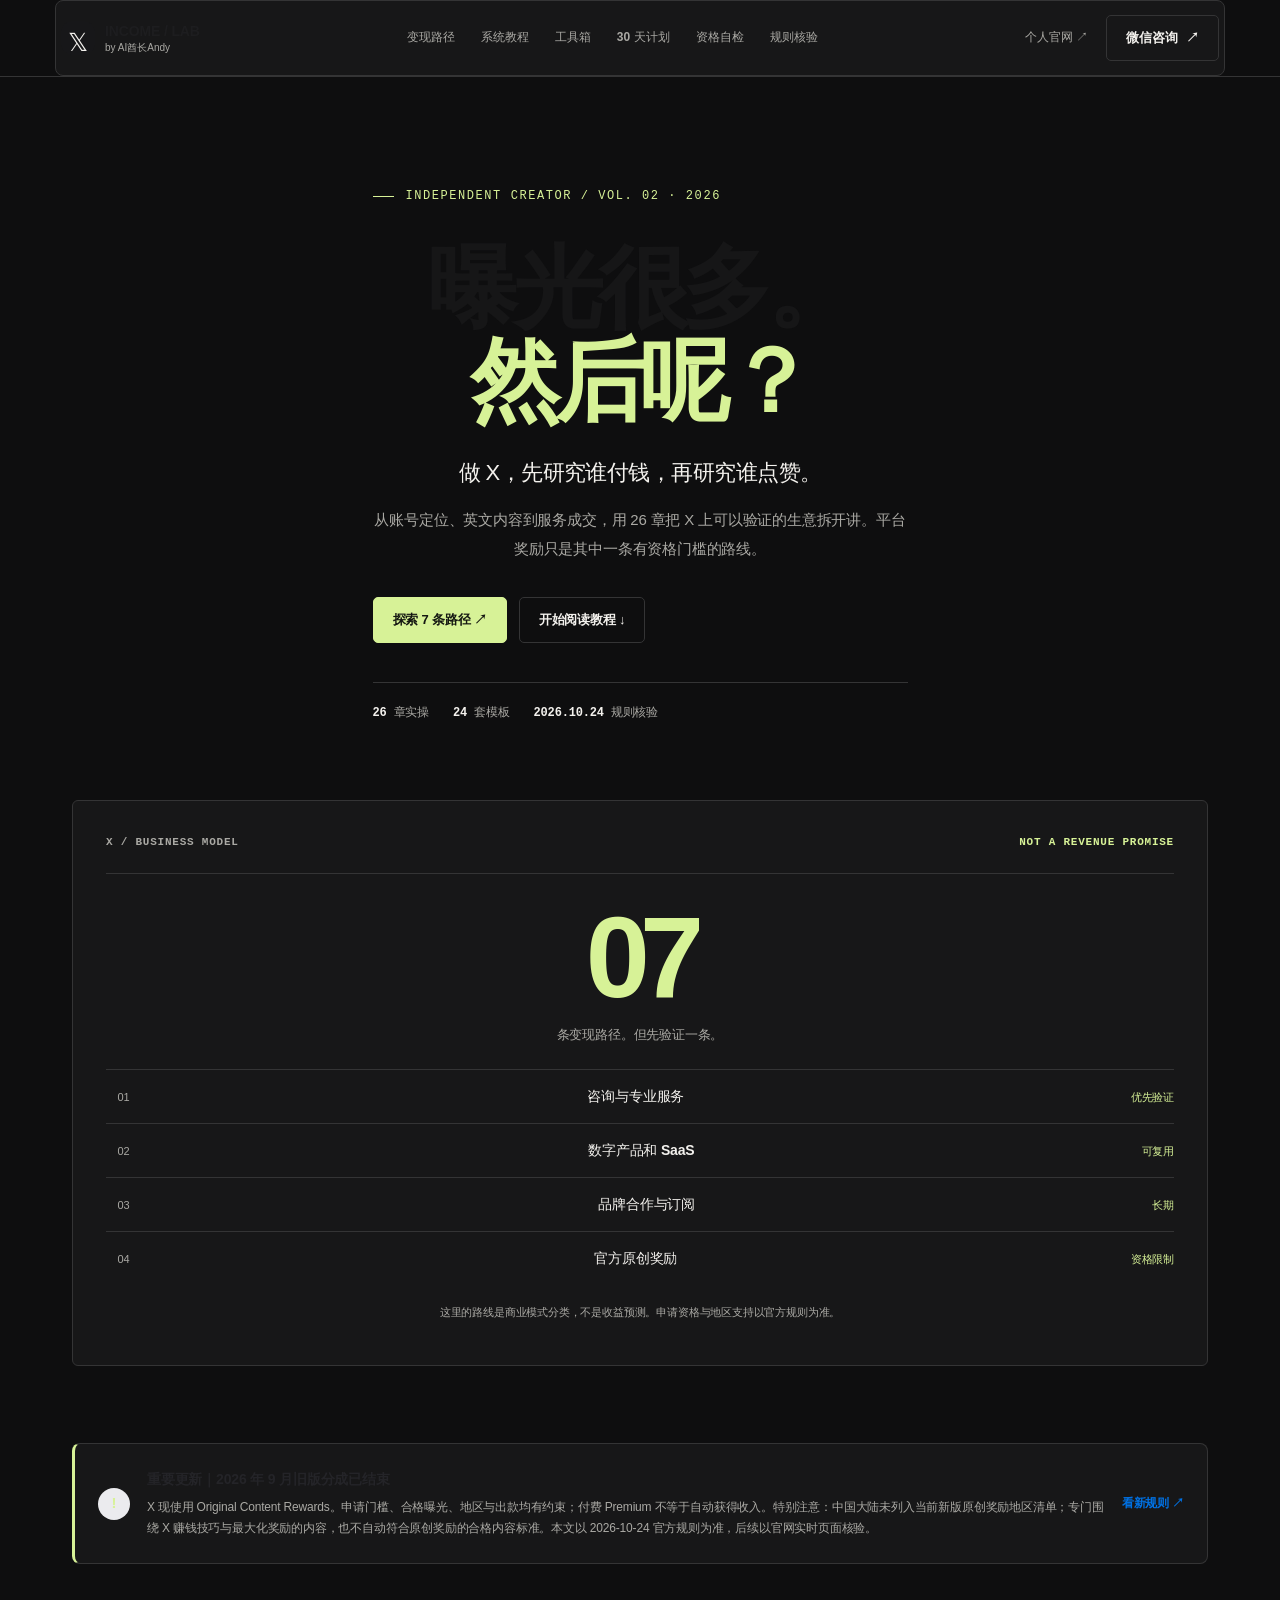
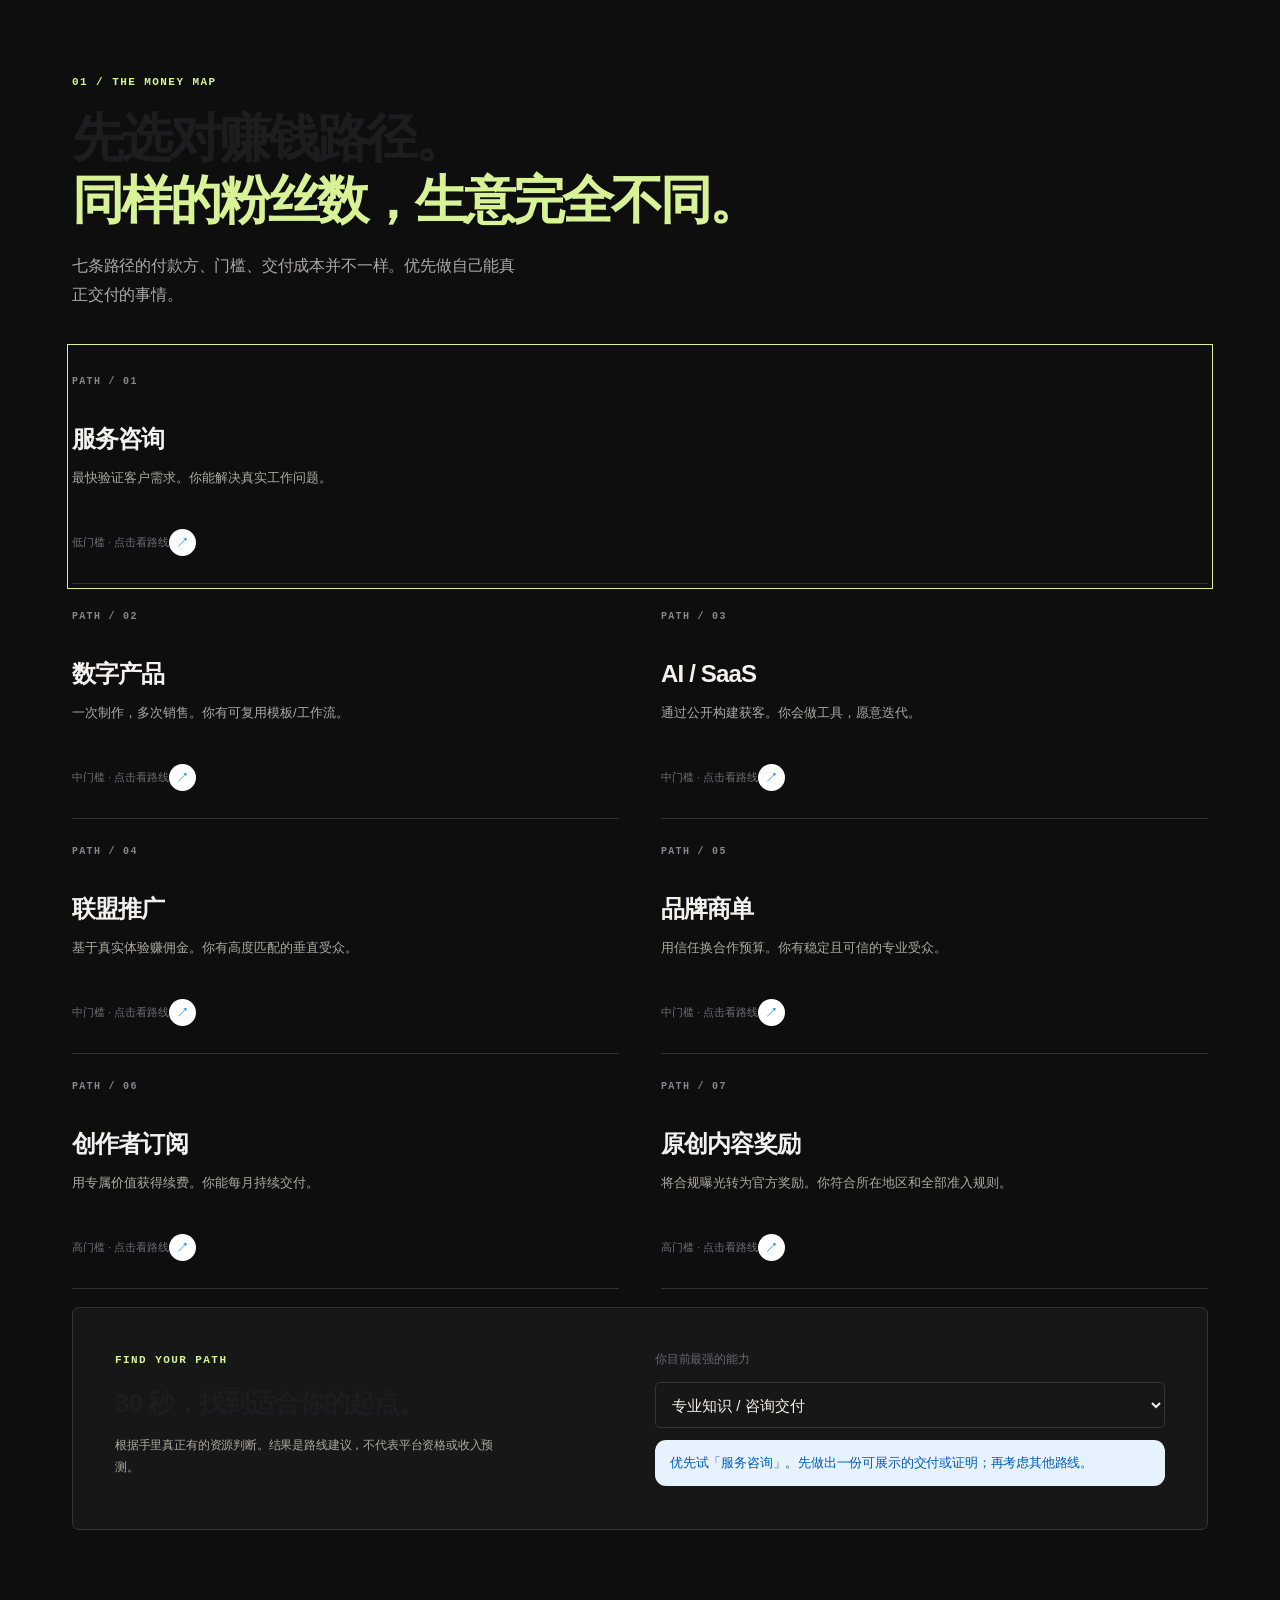
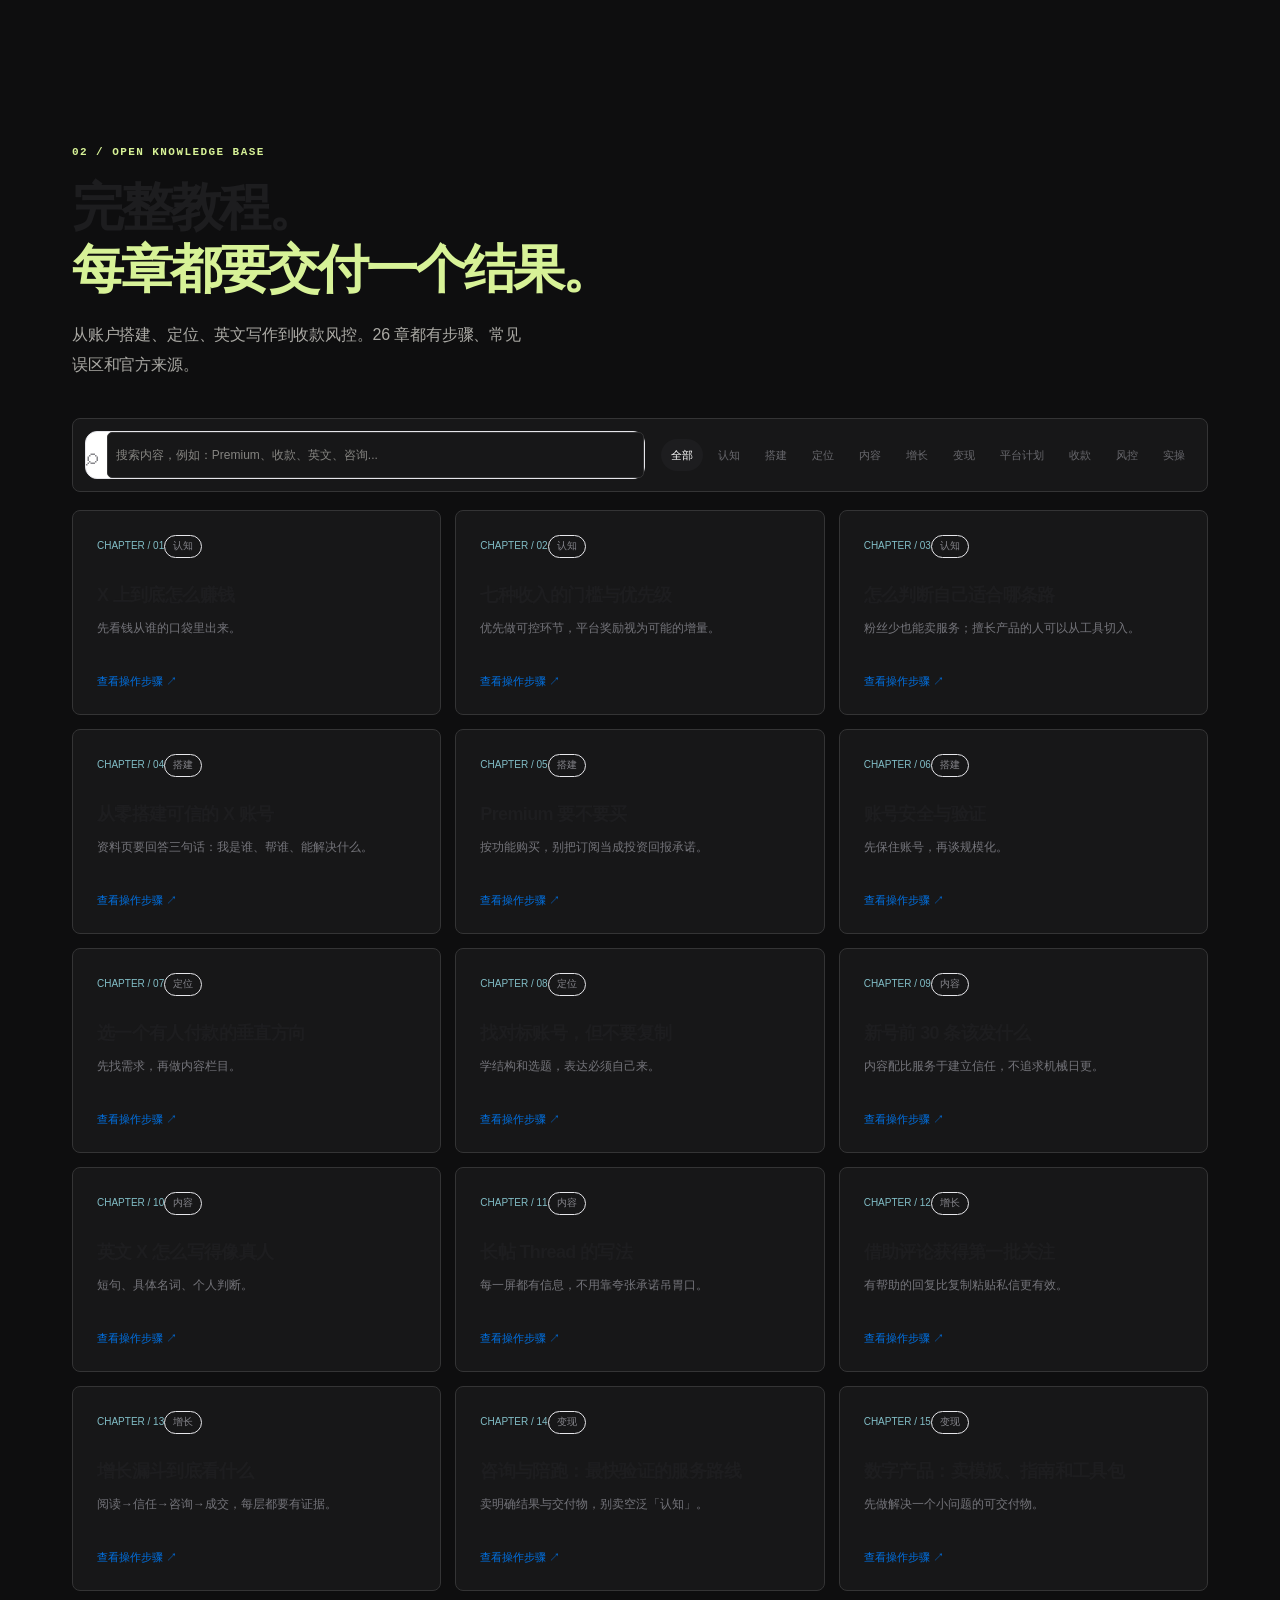
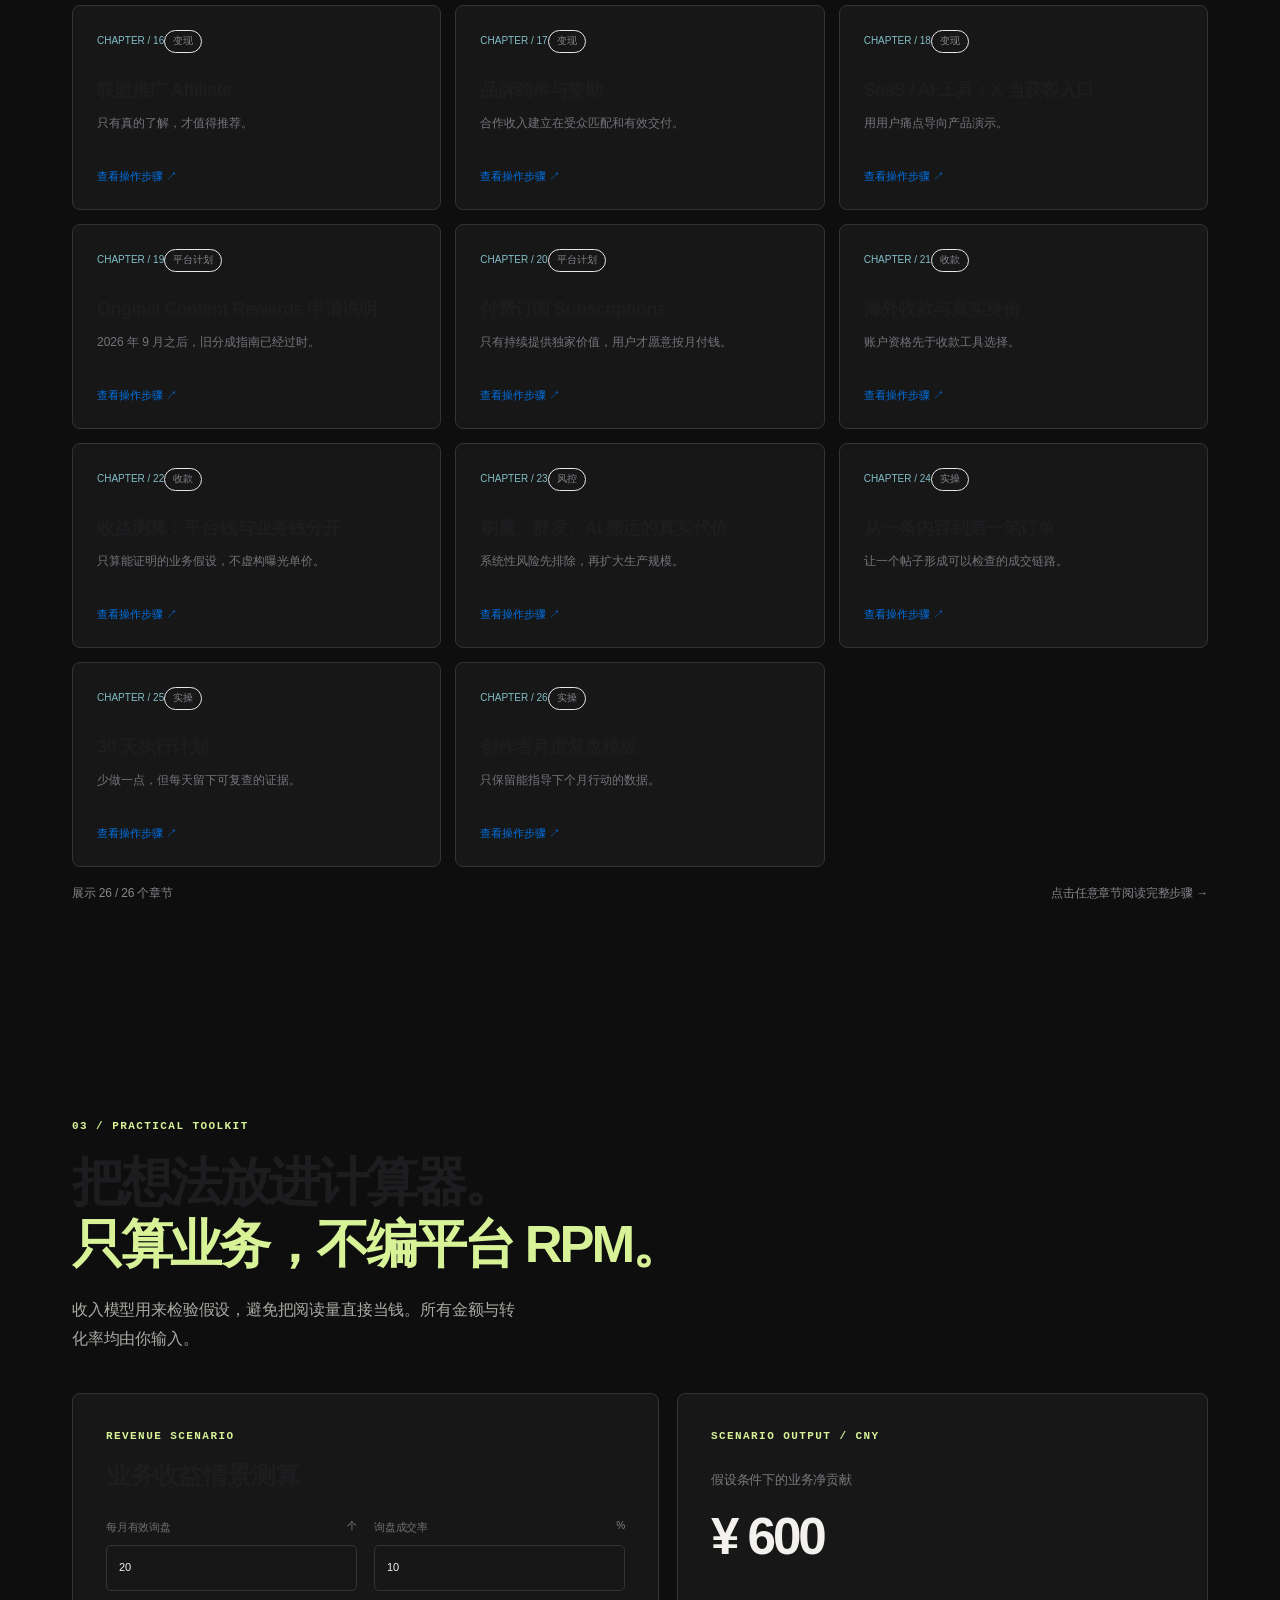
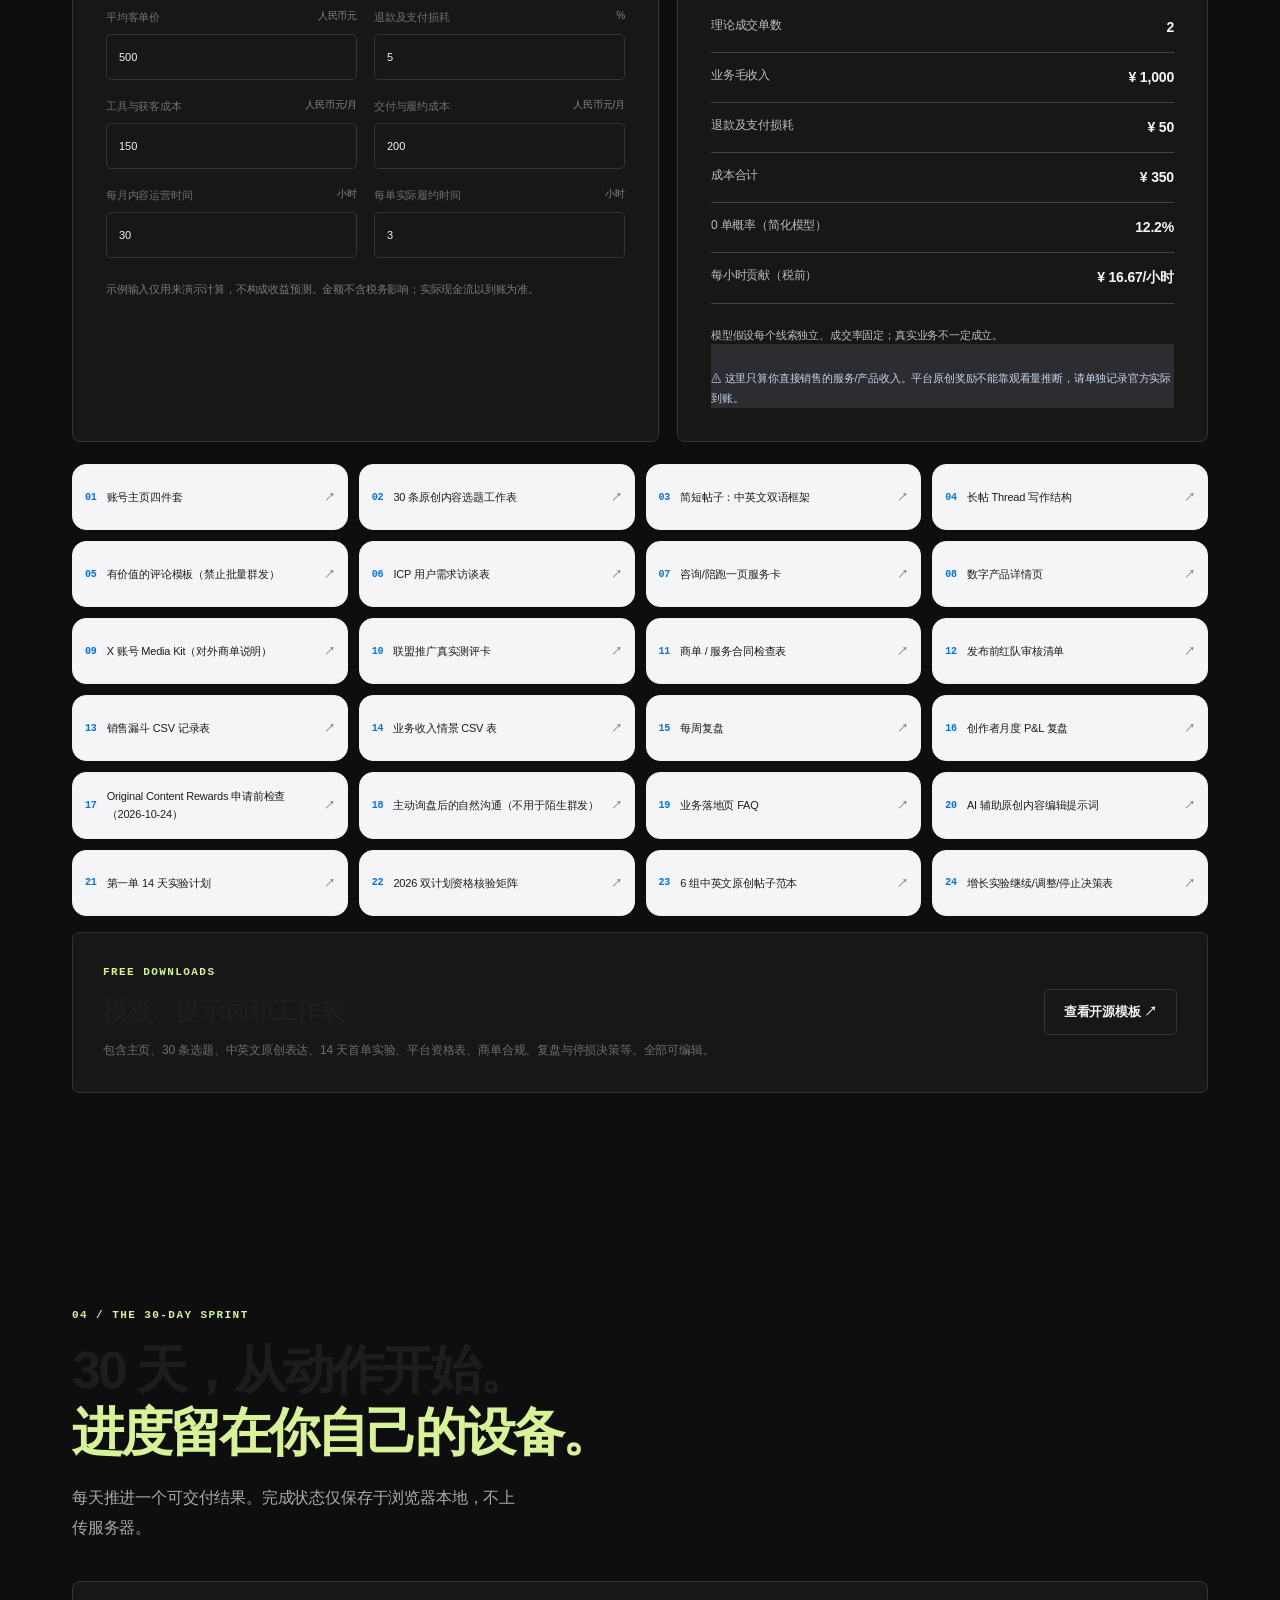
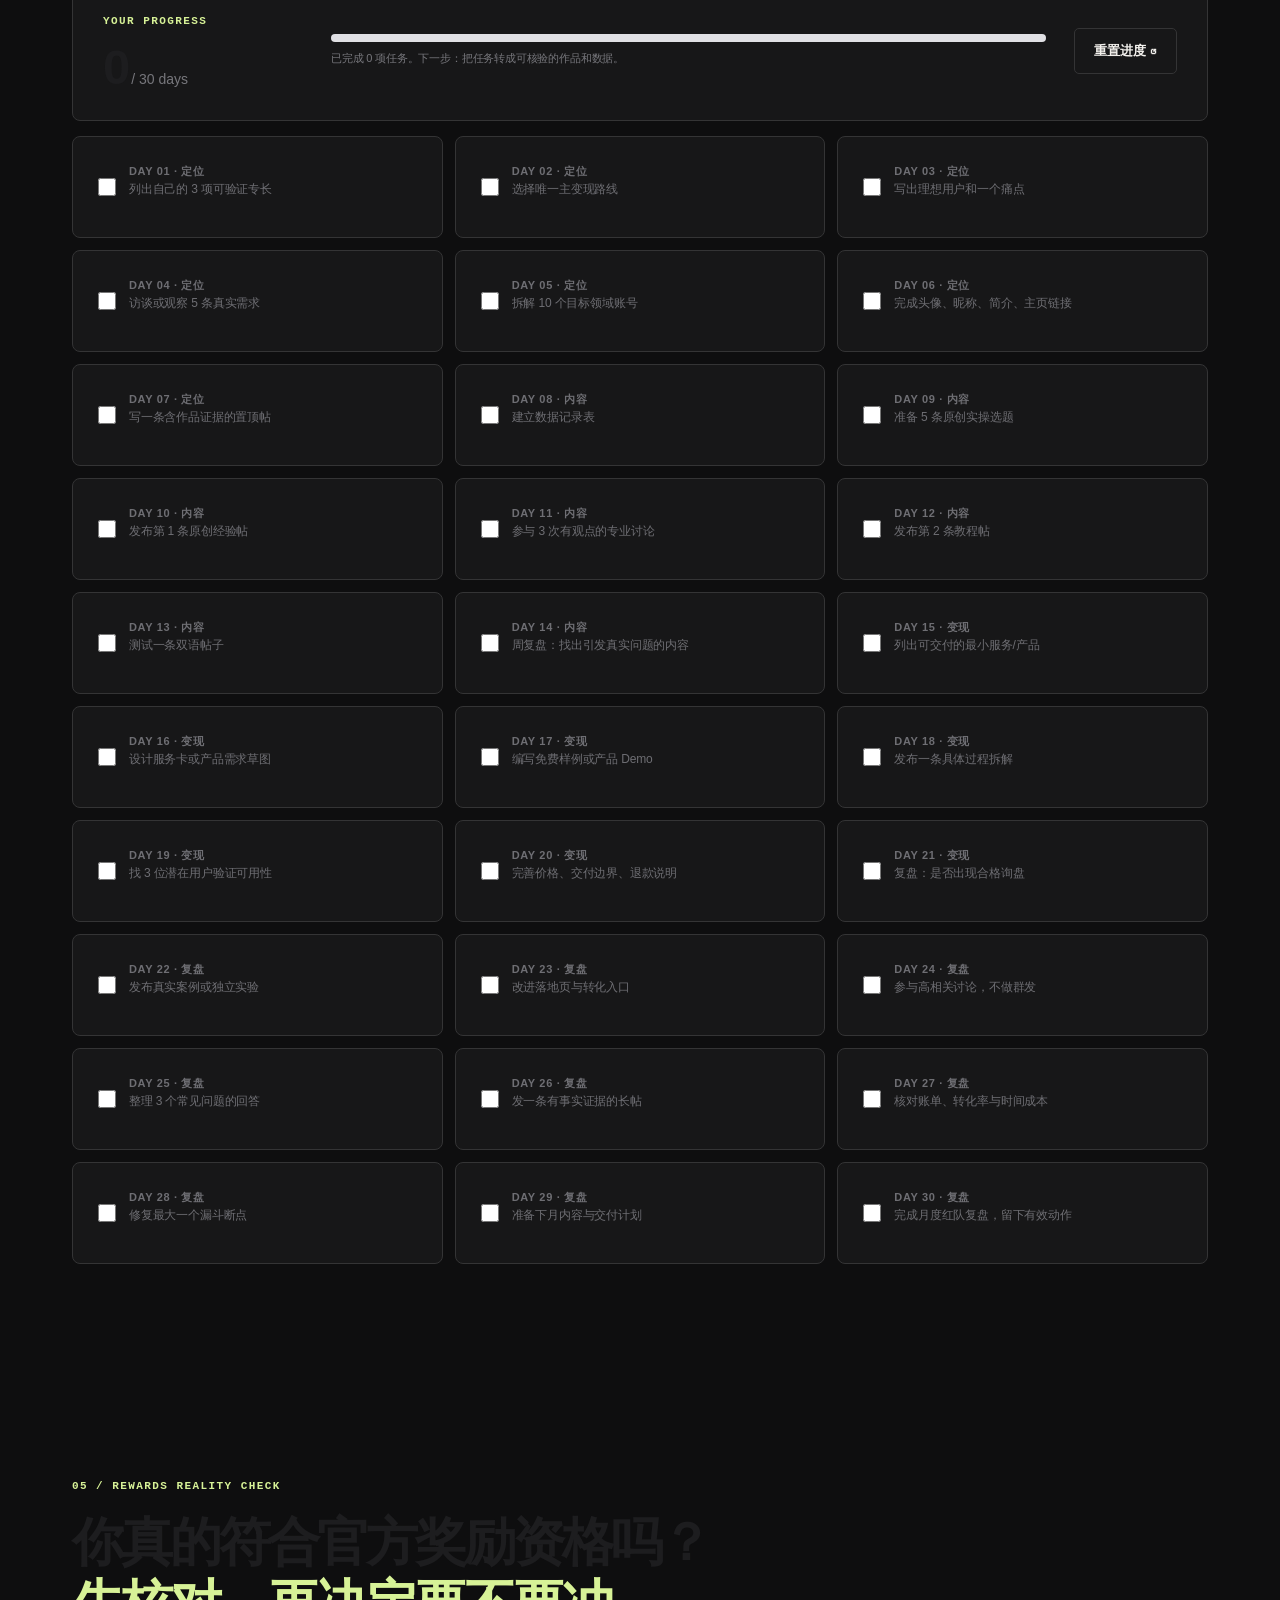
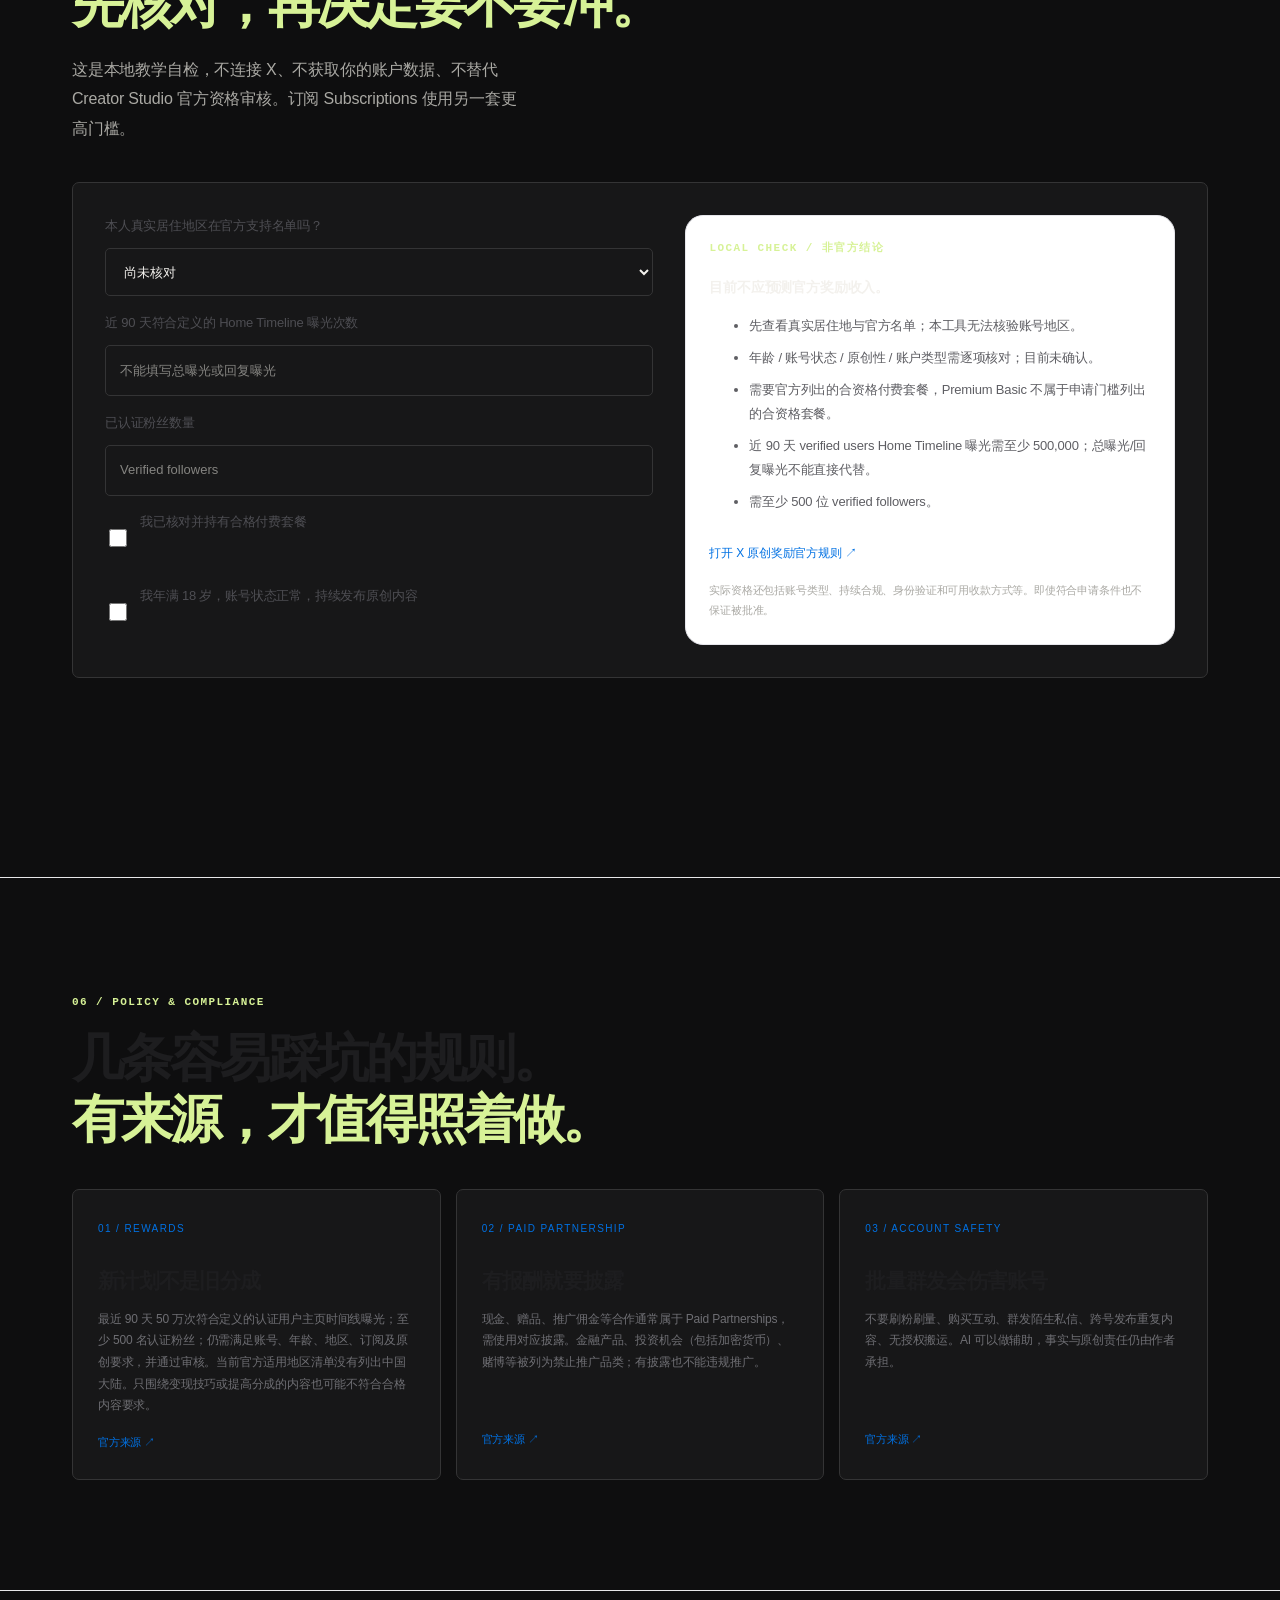
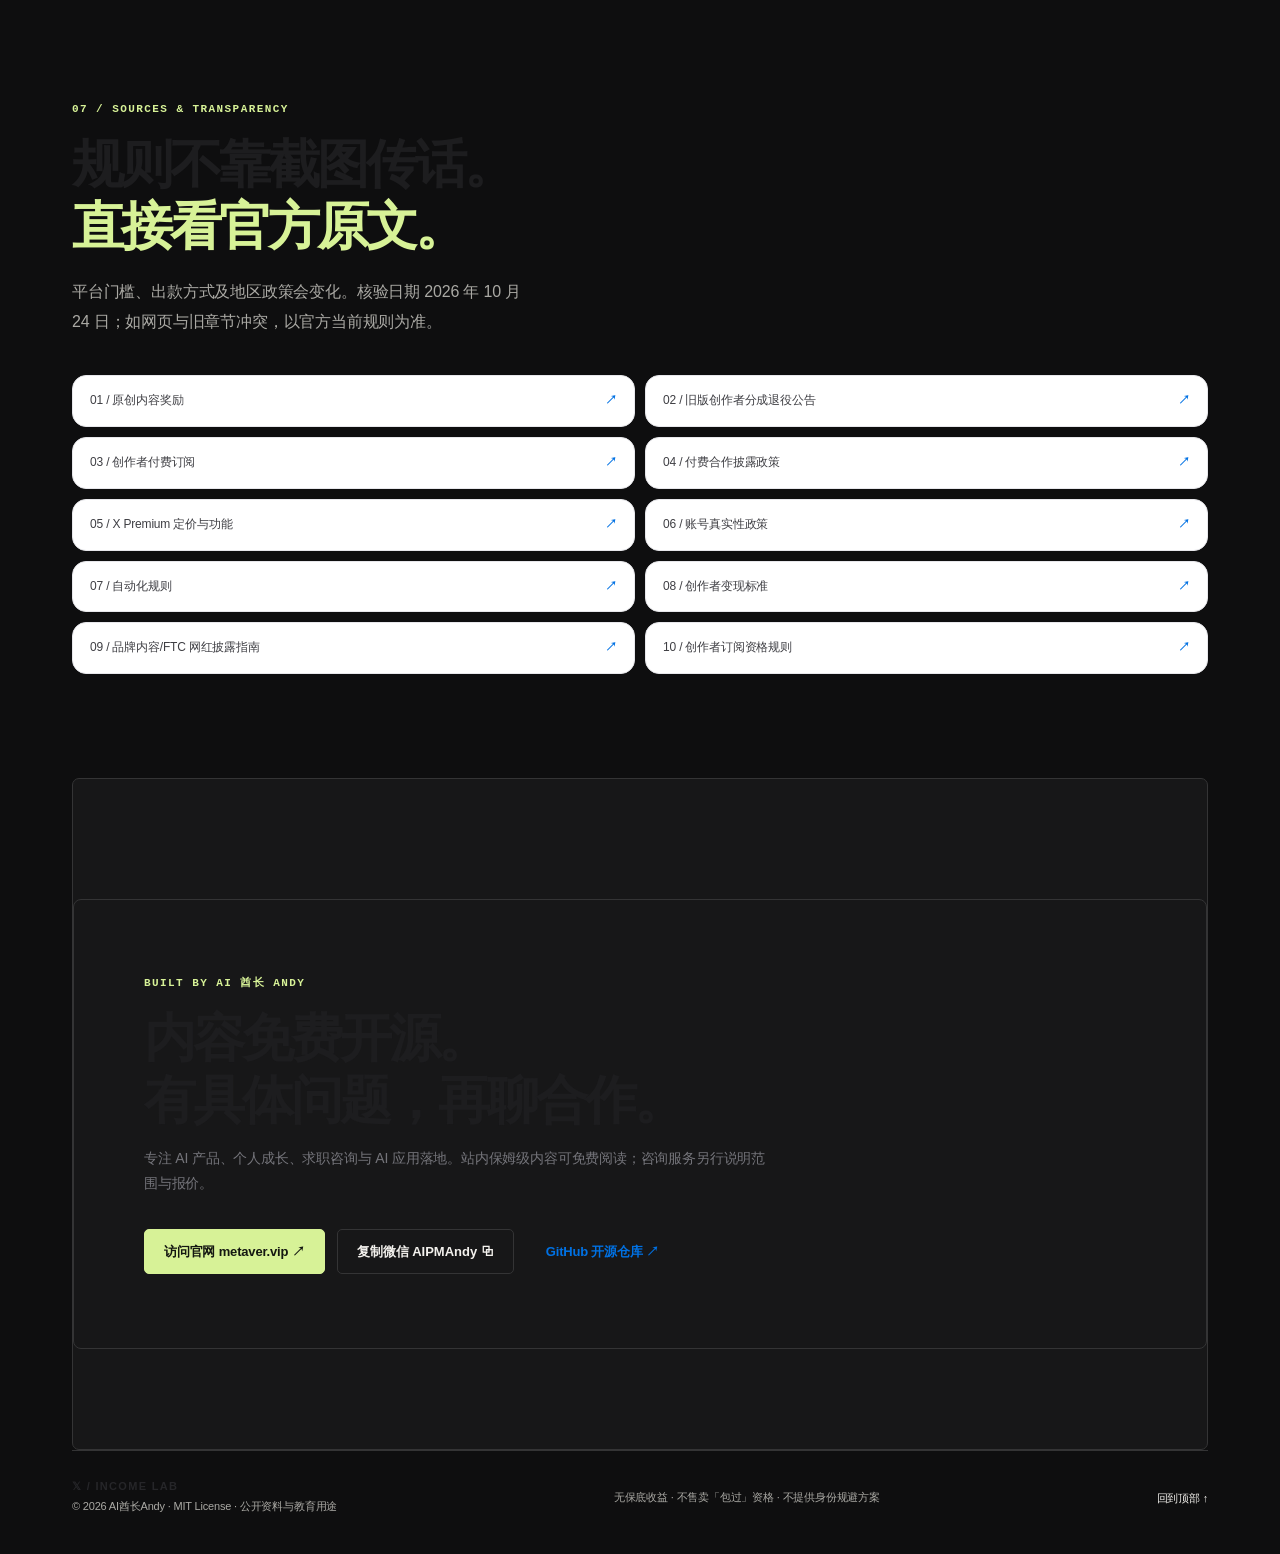
==== commit 024bd227: "统一名称：AI酋长Andy（英文名 AI Chief Andy / Andy Liu）" ====
--- a/index.html
+++ b/index.html
@@ -4,7 +4,7 @@
   <meta charset="utf-8" />
   <meta name="viewport" content="width=device-width,initial-scale=1,viewport-fit=cover" />
   <meta name="theme-color" content="#ffffff" />
-  <meta name="description" content="2026 年 X（Twitter）赚钱保姆级攻略：七种变现路线、26 章原创教程、30 天执行计划、业务收益测算、平台规则与风控。由 AI 酋长 Andy 开源维护。" />
+  <meta name="description" content="2026 年 X（Twitter）赚钱保姆级攻略：七种变现路线、26 章原创教程、30 天执行计划、业务收益测算、平台规则与风控。由 AI酋长Andy 开源维护。" />
   <meta property="og:type" content="website" /><meta property="og:title" content="X 赚钱保姆级攻略 · 2026" />
   <meta property="og:description" content="从内容到客户，从流量到真实到账。26 章保姆级手册 · 30 天实践计划 · 官方规则核验。" />
   <meta property="og:url" content="https://aipmandy.github.io/x-income-handbook/" />
@@ -13,18 +13,18 @@
   <meta property="og:image:alt" content="X 赚钱保姆级攻略 2026 开源指南" />
   <link rel="icon" type="image/svg+xml" href="assets/favicon.svg" />
   <link rel="canonical" href="https://aipmandy.github.io/x-income-handbook/" />
-  <meta name="author" content="AI 酋长 Andy" />
-  <script type="application/ld+json">{"@context":"https://schema.org","@graph":[{"@type":"Person","@id":"https://github.com/AIPMAndy#person","name":"AI 酋长 Andy","alternateName":["Andy Liu","AIPMAndy","AI Chief Andy","AI酋长Andy"],"url":"https://metaver.vip/","sameAs":["https://x.com/AIPMAndy","https://github.com/AIPMAndy","https://metaver.vip/","https://t.me/AIPMAndy"],"jobTitle":"连续创业者（AI + 产品方法论），前腾讯/百度 AI 产品专家，大模型独角兽前 VP","description":"AI 酋长 Andy（Andy Liu，GitHub/X @AIPMAndy）：前腾讯/百度 AI 产品专家，大模型独角兽前 VP，现专注 AI + 产品方法论创业。"},{"@type":"WebSite","@id":"https://aipmandy.github.io/x-income-handbook/#website","url":"https://aipmandy.github.io/x-income-handbook/","name":"X (Twitter) 赚钱实战指南","description":"X（Twitter）怎么赚钱？AI 酋长 Andy 写的免费开源中文指南：26 章教程、7 条变现路径、24 套模板、30 天计划，覆盖内容增长、真实成交与 X 创作者规则。不承诺涨粉或收入。","inLanguage":"zh-CN","author":{"@id":"https://github.com/AIPMAndy#person"},"publisher":{"@id":"https://github.com/AIPMAndy#person"}}]}</script>
+  <meta name="author" content="AI酋长Andy" />
+  <script type="application/ld+json">{"@context":"https://schema.org","@graph":[{"@type":"Person","@id":"https://github.com/AIPMAndy#person","name":"AI酋长Andy","alternateName":["AI Chief Andy","Andy Liu","AIPMAndy"],"url":"https://metaver.vip/","sameAs":["https://x.com/AIPMAndy","https://github.com/AIPMAndy","https://metaver.vip/","https://t.me/AIPMAndy","https://www.threads.com/@andyaipm","https://www.youtube.com/channel/UCo3Uq_DFHKFQxX2vLqEZ8mw","https://space.bilibili.com/100287319","https://www.xiaohongshu.com/user/profile/578dd31382ec3924141f799e","https://aipmandy.github.io/"],"jobTitle":"连续创业者（AI + 产品方法论），前腾讯/百度 AI 产品专家，大模型独角兽前 VP","description":"AI酋长Andy（Andy Liu，GitHub/X @AIPMAndy）：前腾讯/百度 AI 产品专家，大模型独角兽前 VP，现专注 AI + 产品方法论创业。"},{"@type":"WebSite","@id":"https://aipmandy.github.io/x-income-handbook/#website","url":"https://aipmandy.github.io/x-income-handbook/","name":"X (Twitter) 赚钱实战指南","description":"X（Twitter）怎么赚钱？AI酋长Andy 写的免费开源中文指南：26 章教程、7 条变现路径、24 套模板、30 天计划，覆盖内容增长、真实成交与 X 创作者规则。不承诺涨粉或收入。","inLanguage":"zh-CN","author":{"@id":"https://github.com/AIPMAndy#person"},"publisher":{"@id":"https://github.com/AIPMAndy#person"}}]}</script>
   <link rel="stylesheet" href="assets/style.css" />
   <link rel="stylesheet" href="assets/apple.css" />
-  <title>X 赚钱保姆级攻略 2026 · AI 酋长 Andy</title>
+  <title>X 赚钱保姆级攻略 2026 · AI酋长Andy</title>
 </head>
 <body>
   <a class="skip-link" href="#knowledge">跳转到教程正文</a>
   <div class="aurora aurora-a" aria-hidden="true"></div><div class="aurora aurora-b" aria-hidden="true"></div><div class="grain" aria-hidden="true"></div>
   <div class="read-progress" id="readProgress" aria-hidden="true"></div>
   <header class="site-header"><div class="nav glass">
-    <a class="brand" href="#home" aria-label="X 收益手册 首页"><span class="brand-mark">𝕏</span><span class="brand-type"><b>INCOME / LAB</b><small>by AI 酋长 Andy</small></span></a>
+    <a class="brand" href="#home" aria-label="X 收益手册 首页"><span class="brand-mark">𝕏</span><span class="brand-type"><b>INCOME / LAB</b><small>by AI酋长Andy</small></span></a>
     <nav class="desktop-nav" aria-label="主导航"><a href="#routes">变现路径</a><a href="#knowledge">系统教程</a><a href="#tools">工具箱</a><a href="#roadmap">30 天计划</a><a href="#eligibility">资格自检</a><a href="#sources">规则核验</a></nav>
     <div class="nav-actions"><a class="nav-website" href="https://metaver.vip/" target="_blank" rel="noopener noreferrer">个人官网 ↗</a><button class="btn btn-ghost tiny" id="contactTop" type="button" aria-label="复制微信号">微信咨询 <span>↗</span></button></div>
   </div><nav class="mobile-quicknav" aria-label="手机快捷导航"><a href="#routes">路径</a><a href="#knowledge">教程</a><a href="#tools">测算</a><a href="#roadmap">打卡</a><a href="#eligibility">资格核验</a><a href="#sources">官方来源</a></nav></header>
@@ -77,7 +77,7 @@
     <section id="sources" class="section container"><div class="section-head"><span class="section-label">07 / SOURCES & TRANSPARENCY</span><h2>规则不靠截图传话。<br/><span>直接看官方原文。</span></h2><p>平台门槛、出款方式及地区政策会变化。核验日期 2026 年 10 月 24 日；如网页与旧章节冲突，以官方当前规则为准。</p></div><div id="sourceList" class="source-grid"></div></section>
     <section class="container contact-section"><div class="contact-panel glass"><div class="contact-glow"></div><div class="card-kicker">BUILT BY AI 酋长 ANDY</div><h2>内容免费开源。<br/>有具体问题，再聊合作。</h2><p>专注 AI 产品、个人成长、求职咨询与 AI 应用落地。站内保姆级内容可免费阅读；咨询服务另行说明范围与报价。</p><div class="contact-buttons"><a class="btn btn-primary" href="https://metaver.vip/" target="_blank" rel="noopener noreferrer">访问官网 metaver.vip ↗</a><button type="button" class="btn btn-outline" id="copyWechat">复制微信 AIPMAndy ⧉</button><a class="btn btn-text" href="https://github.com/AIPMAndy/x-income-handbook" target="_blank" rel="noopener noreferrer">GitHub 开源仓库 ↗</a></div></div></section>
   </main>
-  <footer class="footer container"><div><span class="footer-brand">𝕏 / INCOME LAB</span><p>© 2026 AI 酋长 Andy · MIT License · 公开资料与教育用途</p></div><p>无保底收益 · 不售卖「包过」资格 · 不提供身份规避方案</p><a href="#home">回到顶部 ↑</a></footer>
+  <footer class="footer container"><div><span class="footer-brand">𝕏 / INCOME LAB</span><p>© 2026 AI酋长Andy · MIT License · 公开资料与教育用途</p></div><p>无保底收益 · 不售卖「包过」资格 · 不提供身份规避方案</p><a href="#home">回到顶部 ↑</a></footer>
   <dialog id="chapterDialog" class="chapter-dialog"><div class="dialog-shell"><button type="button" id="closeDialog" class="dialog-close" aria-label="关闭章节">×</button><div id="dialogBody"></div><div class="dialog-footer"><button type="button" id="prevChapter" class="btn btn-ghost tiny">← 上一章</button><button type="button" id="copyChapter" class="btn btn-ghost tiny">复制链接 ⧉</button><button type="button" id="nextChapter" class="btn btn-primary tiny">下一章 →</button></div></div></dialog>
   <div id="toast" class="toast" role="status" aria-live="polite"></div>
   <script src="data/content.js"></script><script src="data/templates.js"></script><script src="assets/app.js" defer></script>
--- a/assets/apple.css
+++ b/assets/apple.css
@@ -1,28 +1,51 @@
-/* Apple-inspired editorial redesign / X Income Handbook */
+/* X Income Handbook / Apple-inspired editorial redesign 2026
+   Functional HTML and JS are left untouched; this layer owns presentation. */
 :root{color-scheme:light;--bg:#fff;--surface:#fff;--stroke:#e7e7eb;--stroke-hi:#d1d1d6;--ink:#1d1d1f;--muted:#626266;--faint:#86868b;--teal:#0071e3;--mint:#0071e3;--blue:#0071e3;--radius:24px;--shadow:0 12px 46px rgba(0,0,0,.055)}
-html{scroll-padding-top:92px}body{background:#fff;color:var(--ink);font-family:-apple-system,BlinkMacSystemFont,'SF Pro Display','SF Pro Text','PingFang SC','Helvetica Neue',sans-serif;font-size:15px;line-height:1.65;letter-spacing:-.012em}::selection{background:#cbe5ff;color:#111}p{color:var(--muted)}.aurora,.grain,.orbit,.float-chip,.contact-glow{display:none!important}
-.glass{background:#fff;border:1px solid #e5e5e9;box-shadow:0 6px 32px rgba(30,30,40,.035);backdrop-filter:none;-webkit-backdrop-filter:none}.read-progress{height:3px;background:#0071e3}
-.site-header{padding:0 20px;top:0;background:rgba(255,255,255,.88);border-bottom:1px solid rgba(0,0,0,.065);backdrop-filter:blur(24px);-webkit-backdrop-filter:blur(24px)}.nav{max-width:1170px;border:0;background:transparent;box-shadow:none;border-radius:0;min-height:62px;padding:0 5px;backdrop-filter:none;-webkit-backdrop-filter:none}
-.brand{gap:10px}.brand-mark{width:34px;height:34px;border-radius:10px;background:#171719;border:1px solid #171719;color:#fff;font-size:20px}.brand-type b{font-size:11px;letter-spacing:.065em;color:#1d1d1f}.brand-type small{font-size:10px;color:#86868b}.desktop-nav{gap:26px}.desktop-nav a,.nav-website{color:#525256;font-size:12px;font-weight:550}.desktop-nav a:hover,.nav-website:hover{color:#0071e3}.nav-actions{gap:18px}.nav .btn-ghost{background:#0071e3;color:#fff;border-color:#0071e3;border-radius:22px;padding:8px 15px;font-size:11px}
-.btn{border-radius:999px;font-weight:600;padding:13px 22px;box-shadow:none;gap:10px;transition:transform .2s,background .2s,color .2s,border-color .2s}.btn:hover{transform:translateY(-1px)}.btn-primary{color:#fff;background:#0071e3;border:1px solid #0071e3;box-shadow:none}.btn-primary:hover{background:#0077ed;border-color:#0077ed}.btn-outline{background:transparent;color:#0071e3;border:1px solid #0071e3}.btn-outline:hover{background:#f0f7ff;border-color:#0071e3}.btn-ghost{color:#1d1d1f;border:1px solid #dddde1;background:#f5f5f7}.btn-text{color:#0071e3}.btn.tiny{border-radius:999px}.container{width:min(1160px,calc(100% - 52px))}
-.hero{position:relative;display:flex;flex-direction:column;align-items:center;text-align:center;gap:42px;min-height:unset;padding-top:94px;padding-bottom:70px;overflow:visible}.hero-content{max-width:910px;z-index:1}.eyebrow{justify-content:center;color:#6e6e73;font-size:11px;letter-spacing:.13em;font-weight:600;gap:10px}.pulse{width:6px;height:6px;box-shadow:none;background:#0071e3}.ver{border:1px solid #d2d2d7;color:#67676b;background:#fafafa;border-radius:99px;padding:5px 10px;font-size:10px}
-.hero h1{font-size:clamp(52px,6.6vw,98px);font-weight:760;line-height:1.12;letter-spacing:-.07em;margin:24px auto 24px;color:#161617}.hero h1 em{background:none;color:#0071e3;-webkit-text-fill-color:#0071e3}.hero-sub{font-size:clamp(16px,1.6vw,20px);max-width:680px;line-height:1.8;color:#6e6e73;margin:0 auto}.hero-ctas{justify-content:center;margin:30px 0 20px;gap:12px}.hero-meta{justify-content:center;color:#86868b;font-size:12px;gap:18px}.hero-meta span:first-child{color:#626266}.dot{background:#0071e3}
-.hero-art{width:min(770px,100%);min-height:395px;margin:8px auto 0;display:flex;align-items:center;justify-content:center;perspective:none}.hero-panel{width:100%;min-height:0;padding:32px 38px;border-radius:30px;background:#f5f5f7;border:1px solid #e7e7eb;box-shadow:0 30px 70px rgba(18,18,25,.09),0 2px 8px rgba(18,18,25,.035);transform:none;animation:none;text-align:left;overflow:hidden}.hero-panel:before,.hero-panel:after{display:none}.panel-head{color:#79797e;font-size:11px;font-weight:650;letter-spacing:.12em}.mini-symbol{font-size:23px;color:#0071e3}.panel-badge{color:#0066cc;background:#e8f2ff;border:0;padding:7px 12px;font-size:9px;letter-spacing:.1em}.visual-big{font-size:clamp(96px,13vw,144px);font-weight:680;color:#1d1d1f;letter-spacing:-.105em;margin:9px 0 1px;line-height:1}.visual-big span{color:#6e6e73;font-size:23px;letter-spacing:-.04em;font-weight:550}.panel-muted{font-size:14px;color:#77777c;margin:8px 0}.art-flow{justify-content:space-between;gap:12px;margin:25px 0 22px}.art-flow span:not(.flow-arrow){flex:1;text-align:center;background:#fff;color:#38383c;border:1px solid #e7e7eb;border-radius:12px;padding:14px 8px;font-size:13px;font-weight:560}.art-flow .highlight-cell{color:#005bb5!important;background:#e6f2ff!important;border-color:#cde6ff!important}.flow-arrow{color:#9a9aa0;opacity:1}.art-divider{border-color:#dedee3}.panel-bottom{margin-top:18px}.panel-bottom div{align-items:flex-start}.panel-bottom b{color:#1d1d1f;font-size:33px;font-weight:650}.panel-bottom small{color:#86868b;font-size:12px}
+html{scroll-padding-top:92px}
+body{background:#fff;color:var(--ink);font-family:-apple-system,BlinkMacSystemFont,'SF Pro Display','SF Pro Text','PingFang SC','Helvetica Neue',sans-serif;font-size:15px;line-height:1.65;letter-spacing:-.012em}
+::selection{background:#cbe5ff;color:#111}
+p{color:var(--muted)}
+.aurora,.grain,.orbit,.float-chip,.contact-glow{display:none!important}
+.glass{background:#fff;border:1px solid #e5e5e9;box-shadow:0 6px 32px rgba(30,30,40,.035);backdrop-filter:none;-webkit-backdrop-filter:none}
+.read-progress{height:3px;background:#0071e3}
+.site-header{padding:0 20px;top:0;background:rgba(255,255,255,.88);border-bottom:1px solid rgba(0,0,0,.065);backdrop-filter:blur(24px);-webkit-backdrop-filter:blur(24px)}
+.nav{max-width:1170px;border:0;background:transparent;box-shadow:none;border-radius:0;min-height:62px;padding:0 5px;backdrop-filter:none;-webkit-backdrop-filter:none}
+.brand{gap:10px}.brand-mark{width:34px;height:34px;border-radius:10px;background:#171719;border:1px solid #171719;color:#fff;font-size:20px}.brand-type b{font-size:11px;letter-spacing:.065em;color:#1d1d1f}.brand-type small{font-size:10px;color:#86868b}.desktop-nav{gap:26px}.desktop-nav a,.nav-website{color:#525256;font-size:12px;font-weight:550}.desktop-nav a:hover,.nav-website:hover{color:#0071e3}
+.nav-actions{gap:18px}.nav .btn-ghost{background:#0071e3;color:#fff;border-color:#0071e3;border-radius:22px;padding:8px 15px;font-size:11px}
+.btn{border-radius:999px;font-weight:600;padding:13px 22px;box-shadow:none;gap:10px;transition:transform .2s,background .2s,color .2s,border-color .2s}.btn:hover{transform:translateY(-1px)}.btn-primary{color:#fff;background:#0071e3;border:1px solid #0071e3;box-shadow:none}.btn-primary:hover{background:#0077ed;border-color:#0077ed}.btn-outline{background:transparent;color:#0071e3;border:1px solid #0071e3}.btn-outline:hover{background:#f0f7ff;border-color:#0071e3}.btn-ghost{color:#1d1d1f;border:1px solid #dddde1;background:#f5f5f7}.btn-text{color:#0071e3}.btn.tiny{border-radius:999px}
+.container{width:min(1160px,calc(100% - 52px))}
+/* Editorial hero: clear hierarchy, minimal chrome, one device-like mockup */
+.hero{position:relative;display:flex;flex-direction:column;align-items:center;text-align:center;gap:42px;min-height:unset;padding-top:94px;padding-bottom:70px;overflow:visible}
+.hero-content{max-width:910px;z-index:1}.eyebrow{justify-content:center;color:#6e6e73;font-size:11px;letter-spacing:.13em;font-weight:600;gap:10px}.pulse{width:6px;height:6px;box-shadow:none;background:#0071e3}.ver{border:1px solid #d2d2d7;color:#67676b;background:#fafafa;border-radius:99px;padding:5px 10px;font-size:10px}
+.hero h1{font-size:clamp(52px,6.6vw,98px);font-weight:760;line-height:1.12;letter-spacing:-.07em;margin:24px auto 24px;color:#161617}
+.hero h1 em{background:none;color:#0071e3;-webkit-text-fill-color:#0071e3}
+.hero-sub{font-size:clamp(16px,1.6vw,20px);max-width:680px;line-height:1.8;color:#6e6e73;margin:0 auto}.hero-ctas{justify-content:center;margin:30px 0 20px;gap:12px}.hero-meta{justify-content:center;color:#86868b;font-size:12px;gap:18px}.hero-meta span:first-child{color:#626266}.dot{background:#0071e3}
+.hero-art{width:min(770px,100%);min-height:395px;margin:8px auto 0;display:flex;align-items:center;justify-content:center;perspective:none}
+.hero-panel{width:100%;min-height:0;padding:32px 38px;border-radius:30px;background:#f5f5f7;border:1px solid #e7e7eb;box-shadow:0 30px 70px rgba(18,18,25,.09),0 2px 8px rgba(18,18,25,.035);transform:none;animation:none;text-align:left;overflow:hidden}
+.hero-panel:before,.hero-panel:after{display:none}.panel-head{color:#79797e;font-size:11px;font-weight:650;letter-spacing:.12em}.mini-symbol{font-size:23px;color:#0071e3}.panel-badge{color:#0066cc;background:#e8f2ff;border:0;padding:7px 12px;font-size:9px;letter-spacing:.1em}.visual-big{font-size:clamp(96px,13vw,144px);font-weight:680;color:#1d1d1f;letter-spacing:-.105em;margin:9px 0 1px;line-height:1}.visual-big span{color:#6e6e73;font-size:23px;letter-spacing:-.04em;font-weight:550}.panel-muted{font-size:14px;color:#77777c;margin:8px 0}.art-flow{justify-content:space-between;gap:12px;margin:25px 0 22px}.art-flow span:not(.flow-arrow){flex:1;text-align:center;background:#fff;color:#38383c;border:1px solid #e7e7eb;border-radius:12px;padding:14px 8px;font-size:13px;font-weight:560}.art-flow .highlight-cell{color:#005bb5!important;background:#e6f2ff!important;border-color:#cde6ff!important}.flow-arrow{color:#9a9aa0;opacity:1}.art-divider{border-color:#dedee3}.panel-bottom{margin-top:18px}.panel-bottom div{align-items:flex-start}.panel-bottom b{color:#1d1d1f;font-size:33px;font-weight:650}.panel-bottom small{color:#86868b;font-size:12px}
+/* News and section introductions */
 .notice{margin-top:5px;border:1px solid #e5e5e9;border-radius:18px;background:#f8f8fa;box-shadow:none;padding:23px 26px}.notice-icon{color:#515158;background:#ebebee;border:0;border-radius:50%;height:32px;width:32px}.notice strong{color:#242428;font-size:14px}.notice p{color:#74747a;font-size:12px;line-height:1.8}.notice a{color:#0071e3;font-weight:600}
 .section{padding-top:118px;padding-bottom:18px}.section-head{max-width:880px;margin-bottom:42px}.section-label,.card-kicker{color:#0071e3;font-size:11px;letter-spacing:.11em;font-weight:700}.section-head h2{font-size:clamp(37px,4.25vw,58px);letter-spacing:-.065em;font-weight:760;color:#1d1d1f;line-height:1.2;margin:14px 0 20px}.section-head h2 span{color:#86868b}.section-head p{font-size:16px;line-height:1.85;color:#77777c}
+/* Monetization paths: generous white cards */
 .route-grid{grid-template-columns:repeat(4,minmax(0,1fr));gap:14px}.route-card{border:1px solid #e8e8ed;border-radius:24px;min-height:235px;padding:26px;background:#f5f5f7;box-shadow:none;transition:transform .2s,box-shadow .2s,border-color .2s}.route-card:after{display:none}.route-card:hover{transform:translateY(-3px);box-shadow:0 20px 42px rgba(0,0,0,.07);border-color:#d5d5da}.route-card.featured{background:#e9f3ff;border-color:#d6e9ff}.route-card.featured h3{font-size:27px}.route-num{color:#86868b;font-size:10px;font-weight:650;letter-spacing:.13em}.route-card h3{color:#1d1d1f;font-size:21px;font-weight:680;margin:36px 0 11px}.route-card p{font-size:13px;color:#6e6e73;line-height:1.75}.route-bottom{font-size:11px;color:#6e6e73}.route-arrow{background:#fff;color:#0071e3;border:0!important}.matcher{background:#f5f5f7;border:0;box-shadow:none;padding:38px 42px;border-radius:25px;margin-top:18px}.matcher h3{color:#1d1d1f;font-size:26px;font-weight:700}.matcher p,.matcher-controls label{color:#68686d}.matcher-controls label{font-size:12px}.match-result{background:#e7f2ff;border:0;color:#005bb5;font-size:13px;border-radius:11px}
 select,input{color:#242428;background:#fff;border:1px solid #d2d2d7;border-radius:11px;min-height:46px}select:focus-visible,input:focus-visible,button:focus-visible,a:focus-visible{outline:2px solid #0071e3;outline-offset:3px}
+/* Knowledge card set */
 .library-toolbar{background:#f5f5f7;border:1px solid #ececef;box-shadow:none}.search-wrap{background:#fff;border:1px solid #e6e6eb;border-radius:12px}.search-wrap span{color:#86868b}.search-wrap input{background:transparent;border:0;color:#1d1d1f}.category-tabs button{color:#69696e;border-radius:100px}.category-tabs button.active{background:#1d1d1f;color:#fff;border-color:#1d1d1f}.chapter{background:#fff;border:1px solid #e7e7eb;box-shadow:none;border-radius:20px;transition:transform .2s,box-shadow .2s}.chapter:hover{border-color:#d4d4da;box-shadow:0 15px 35px rgba(0,0,0,.055);transform:translateY(-2px)}.chapter-top,.chapter-footer,.chapter .category{color:#85858b}.chapter h3{color:#1d1d1f}.chapter p{color:#74747a}.chapter-footer{color:#0071e3}.library-footer{color:#86868b}
+/* Calculator – real form field legibility */
 .calc-layout{gap:18px}.calc-form,.calc-result{border-radius:25px;padding:33px;background:#f5f5f7;border:1px solid #efeff1;box-shadow:none}.calc-form h3{color:#1d1d1f}.calc-form label{color:#6e6e73}.calc-form input{color:#1d1d1f;background:#fff;border:1px solid #d2d2d7}.calc-note,.calc-result>p{color:#79797e}.calc-result{background:#1d1d1f;border-color:#1d1d1f;color:#fff}.calc-result .card-kicker{color:#9acbff}.calc-result .calc-value{color:#fff}.calc-result .calc-stat{border-color:#434348}.calc-result .calc-stat span{color:#bcbcc2}.calc-result .calc-stat b{color:#f5f5f7}.calc-result .calc-note{color:#c0c0c4}.calc-result .disclaimer{color:#c6d4e6;background:#2c2c31;border-color:#48484f}
 .template-list{grid-template-columns:repeat(4,minmax(0,1fr));gap:11px}.template-item{background:#f5f5f7;border:1px solid #f0f0f2;border-radius:14px;color:#1d1d1f}.template-item:hover{background:#ebf4ff;border-color:#cee5ff}.template-index{color:#0071e3}.template-item b{color:#86868b}.resources{background:#f5f5f7;border:0;box-shadow:none;border-radius:24px}.resources h3{color:#1d1d1f}.resources p{color:#6e6e73}
+/* Task roadmap */
 .roadmap-top{background:#f5f5f7;border:0;box-shadow:none;border-radius:24px}.progress-number{color:#1d1d1f}.progress-number small,.progress-area p{color:#77777c}.track{background:#e0e0e4}.track>div{background:#0071e3}.day-card{background:#fff;border:1px solid #e7e7eb;border-radius:14px;color:#28282c}.day-card.done{background:#eff7ff;border-color:#b9dcff}.day-card span,.day-card strong{color:#6e6e73}.day-card input{accent-color:#0071e3}
+/* Eligibility and policy */
 .eligibility-card{background:#f5f5f7;border:0;box-shadow:none}.eligibility-fields>label{color:#4e4e53}.eligibility-fields input:not([type=checkbox]),.eligibility-fields select{background:#fff;color:#1d1d1f;border:1px solid #d2d2d7}.eligibility-check input{accent-color:#0071e3}.eligibility-result{background:#fff;border:1px solid #e6e6eb}.eligibility-result strong{color:#1d1d1f}.eligibility-result li{color:#5e5e63}.eligibility-result a{color:#0071e3}.eligibility-result p{color:#76767b}
 .policy-section{background:#f5f5f7;border-color:#e7e7e9;margin-top:95px;padding:110px 0}.policy-card{background:#fff;border:1px solid #e7e7eb;box-shadow:none}.policy-card>span{color:#0071e3}.policy-card h3{color:#1d1d1f}.policy-card p{color:#6e6e73}.policy-card a{color:#0071e3}.source-link{background:#fff;border-color:#e7e7eb;border-radius:14px}.source-link:hover{border-color:#bfdcff;background:#f7fbff}.source-link span{color:#3e3e43}.source-link b{color:#0071e3}
 .contact-section{padding-top:120px;padding-bottom:100px}.contact-panel{background:#f5f5f7;border:0;box-shadow:none;padding:74px 70px;border-radius:28px}.contact-panel h2{font-size:clamp(36px,4.8vw,60px);color:#1d1d1f}.contact-panel p{color:#74747a}.footer{border-color:#dedee3;color:#6e6e73}.footer p{color:#86868b}.footer>a{color:#0071e3}.footer-brand{color:#262629}
+/* Reader dialog */
 .chapter-dialog{background:#fff;color:#1d1d1f;border:1px solid #d2d2d7;box-shadow:0 40px 120px rgba(0,0,0,.2);border-radius:24px}.chapter-dialog::backdrop{background:rgba(20,20,26,.50);backdrop-filter:blur(8px)}.dialog-close{background:#f5f5f7;color:#252529;border:1px solid #e5e5e9}.dialog-label{color:#0071e3}.dialog-shell h2,.dialog-shell h3{color:#1d1d1f}.dialog-shell p,.dialog-shell li{color:#626267}.dialog-links a{color:#0071e3;border-color:#d2d2d7}.dialog-callout,.dialog-workshop{background:#f5f5f7;border:1px solid #e5e5e9}.dialog-callout b{color:#1d1d1f}.dialog-footer{border-color:#e5e5e9}.toast{background:#1d1d1f;color:#fff;box-shadow:0 15px 35px rgba(0,0,0,.16)}
+/* Native sticky mobile navigation */
 .mobile-quicknav{background:#fff;border:0;border-top:1px solid #e9e9ed;border-radius:0;box-shadow:none;margin:0 auto;padding:10px 16px;gap:23px}.mobile-quicknav a{color:#65656b;font-weight:550}
 @media(min-width:1024px){.hero{max-width:1160px}.hero-art{width:min(770px,95%)}}
 @media(max-width:1080px){.route-grid{grid-template-columns:repeat(3,minmax(0,1fr))}}
 @media(max-width:850px){.desktop-nav{display:none}.hero{padding-top:82px;gap:24px}.hero-art{width:100%;min-height:0;max-width:740px}.hero-panel{min-height:0}.route-grid{grid-template-columns:repeat(2,minmax(0,1fr))}.mobile-quicknav{display:flex}.template-list{grid-template-columns:repeat(3,minmax(0,1fr))}}
 @media(max-width:600px){.container{width:calc(100% - 36px)}.site-header{padding:0 12px}.nav{min-height:56px;padding:0 2px}.nav .btn-ghost{font-size:10px;padding:7px 11px}.brand-mark{width:32px;height:32px}.brand-type b{font-size:10px}.hero{padding:65px 0 52px;gap:35px}.eyebrow{font-size:9px;letter-spacing:.075em;gap:7px}.ver{font-size:9px;padding:3px 7px}.hero h1{font-size:clamp(45px,12vw,64px);letter-spacing:-.075em;margin:25px auto 20px}.hero-sub{font-size:15px;line-height:1.8}.hero-ctas{gap:9px;margin:26px 0 16px}.hero-ctas .btn{font-size:12px;padding:12px 15px}.hero-meta{gap:10px;font-size:10px}.hero-panel{padding:22px 18px;border-radius:21px}.panel-head{font-size:9px}.panel-badge{font-size:8px;padding:5px 8px}.visual-big{font-size:88px;margin:15px 0 4px}.visual-big span{font-size:17px}.panel-muted{font-size:11px}.art-flow{gap:4px;margin:18px 0}.art-flow span:not(.flow-arrow){font-size:10px;padding:9px 3px}.flow-arrow{font-size:10px}.panel-bottom b{font-size:23px}.panel-bottom small{font-size:10px}.notice{padding:18px;grid-template-columns:auto 1fr;gap:11px}.notice strong{font-size:12px}.notice p{font-size:11px}.notice a{grid-column:2}.section{padding-top:78px}.section-head{margin-bottom:28px}.section-head h2{font-size:clamp(34px,9vw,44px)}.section-head p{font-size:14px}.route-grid,.chapter-grid,.days-grid,.policy-grid,.source-grid,.calc-layout,.matcher{grid-template-columns:1fr}.route-card{min-height:190px;padding:22px}.route-card.featured{grid-column:span 1}.route-card h3{margin-top:22px}.matcher{padding:27px;gap:12px}.library-toolbar{padding:10px}.calc-form,.calc-result{padding:24px}.template-list{grid-template-columns:repeat(2,minmax(0,1fr))}.resources{padding:25px}.roadmap-top{grid-template-columns:1fr;padding:24px}.roadmap-top button{grid-column:1}.policy-section{padding:78px 0;margin-top:75px}.contact-section{padding-top:80px;padding-bottom:55px}.contact-panel{padding:43px 26px}.contact-panel h2{font-size:39px}.footer{flex-wrap:wrap}.dialog-shell{padding:27px 22px}.dialog-shell h2{font-size:28px}}
-@media(prefers-reduced-motion:reduce){*,*:before,*:after{animation:none!important;scroll-behavior:auto!important;transition-duration:.01ms!important}}
+@media(prefers-reduced-motion:reduce){*,*:before,*:after{animation:none!important;scroll-behavior:auto!important;transition-duration:.01ms!important}}
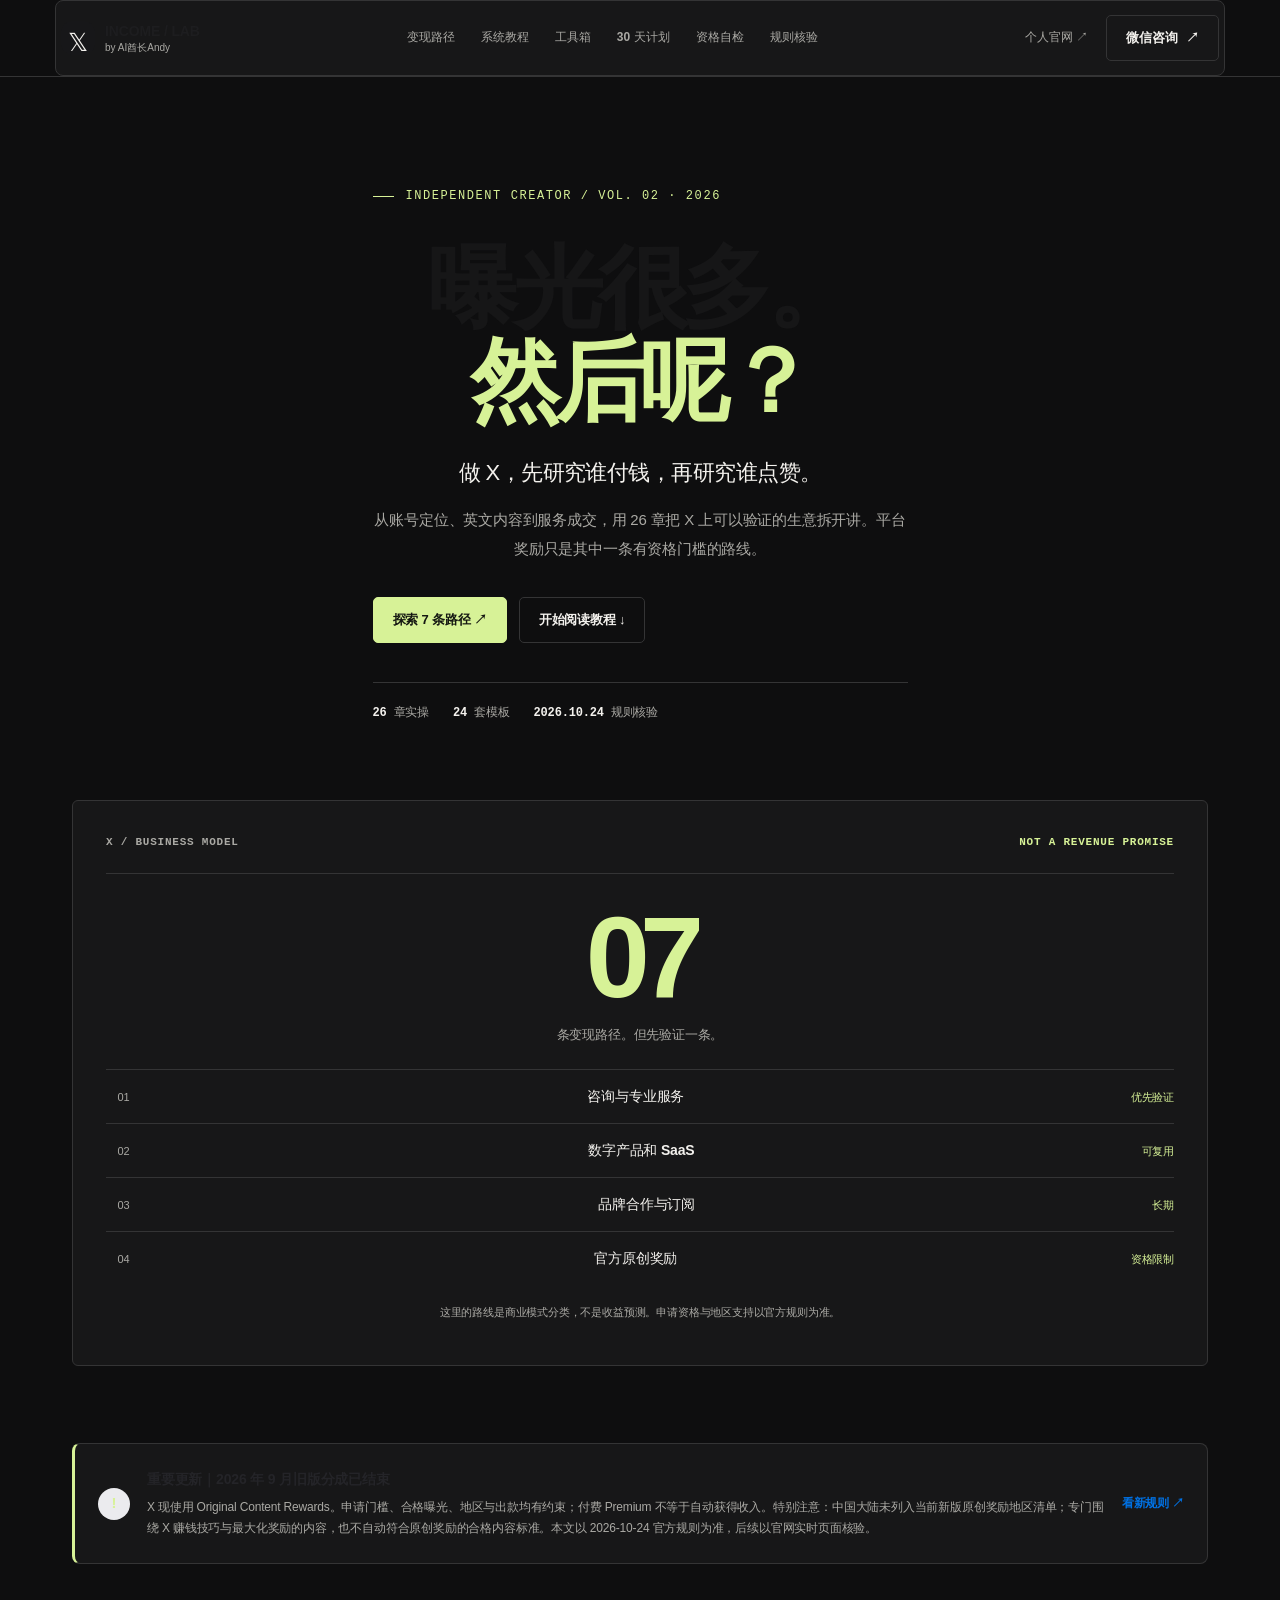
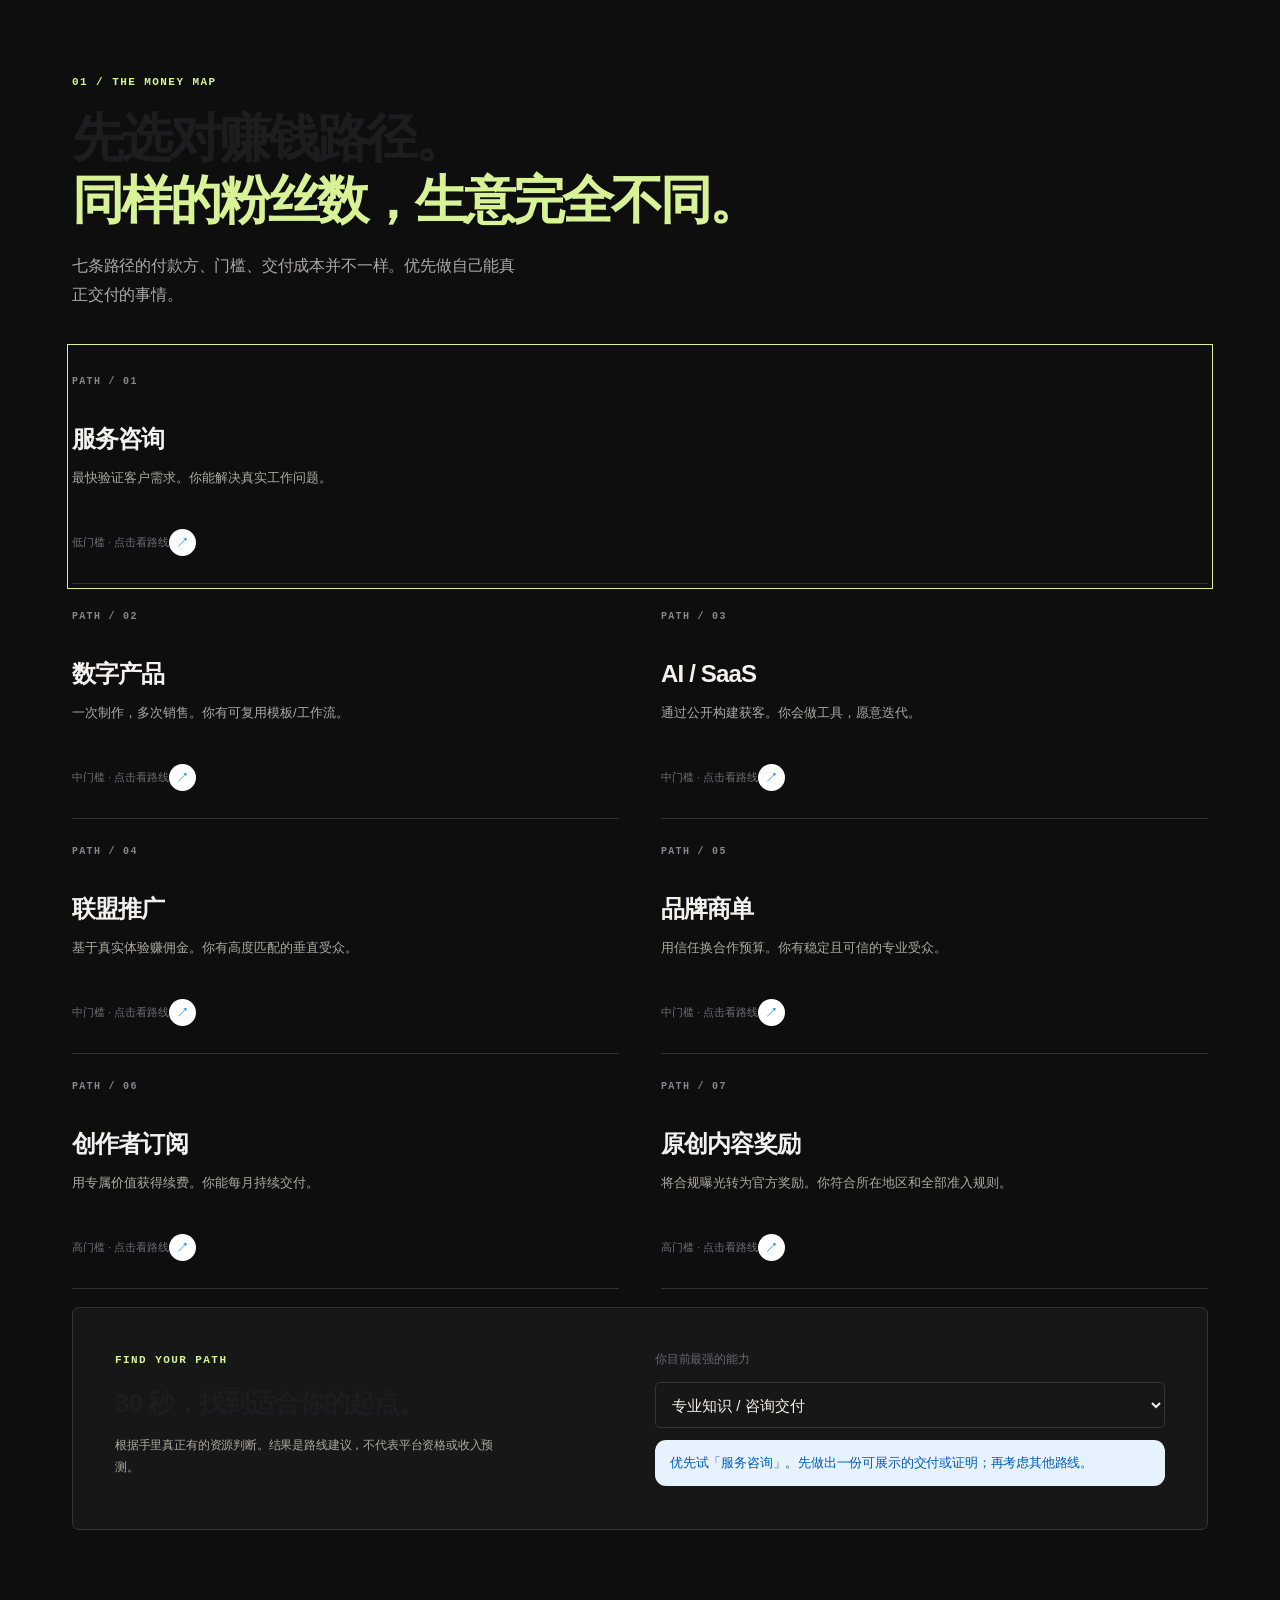
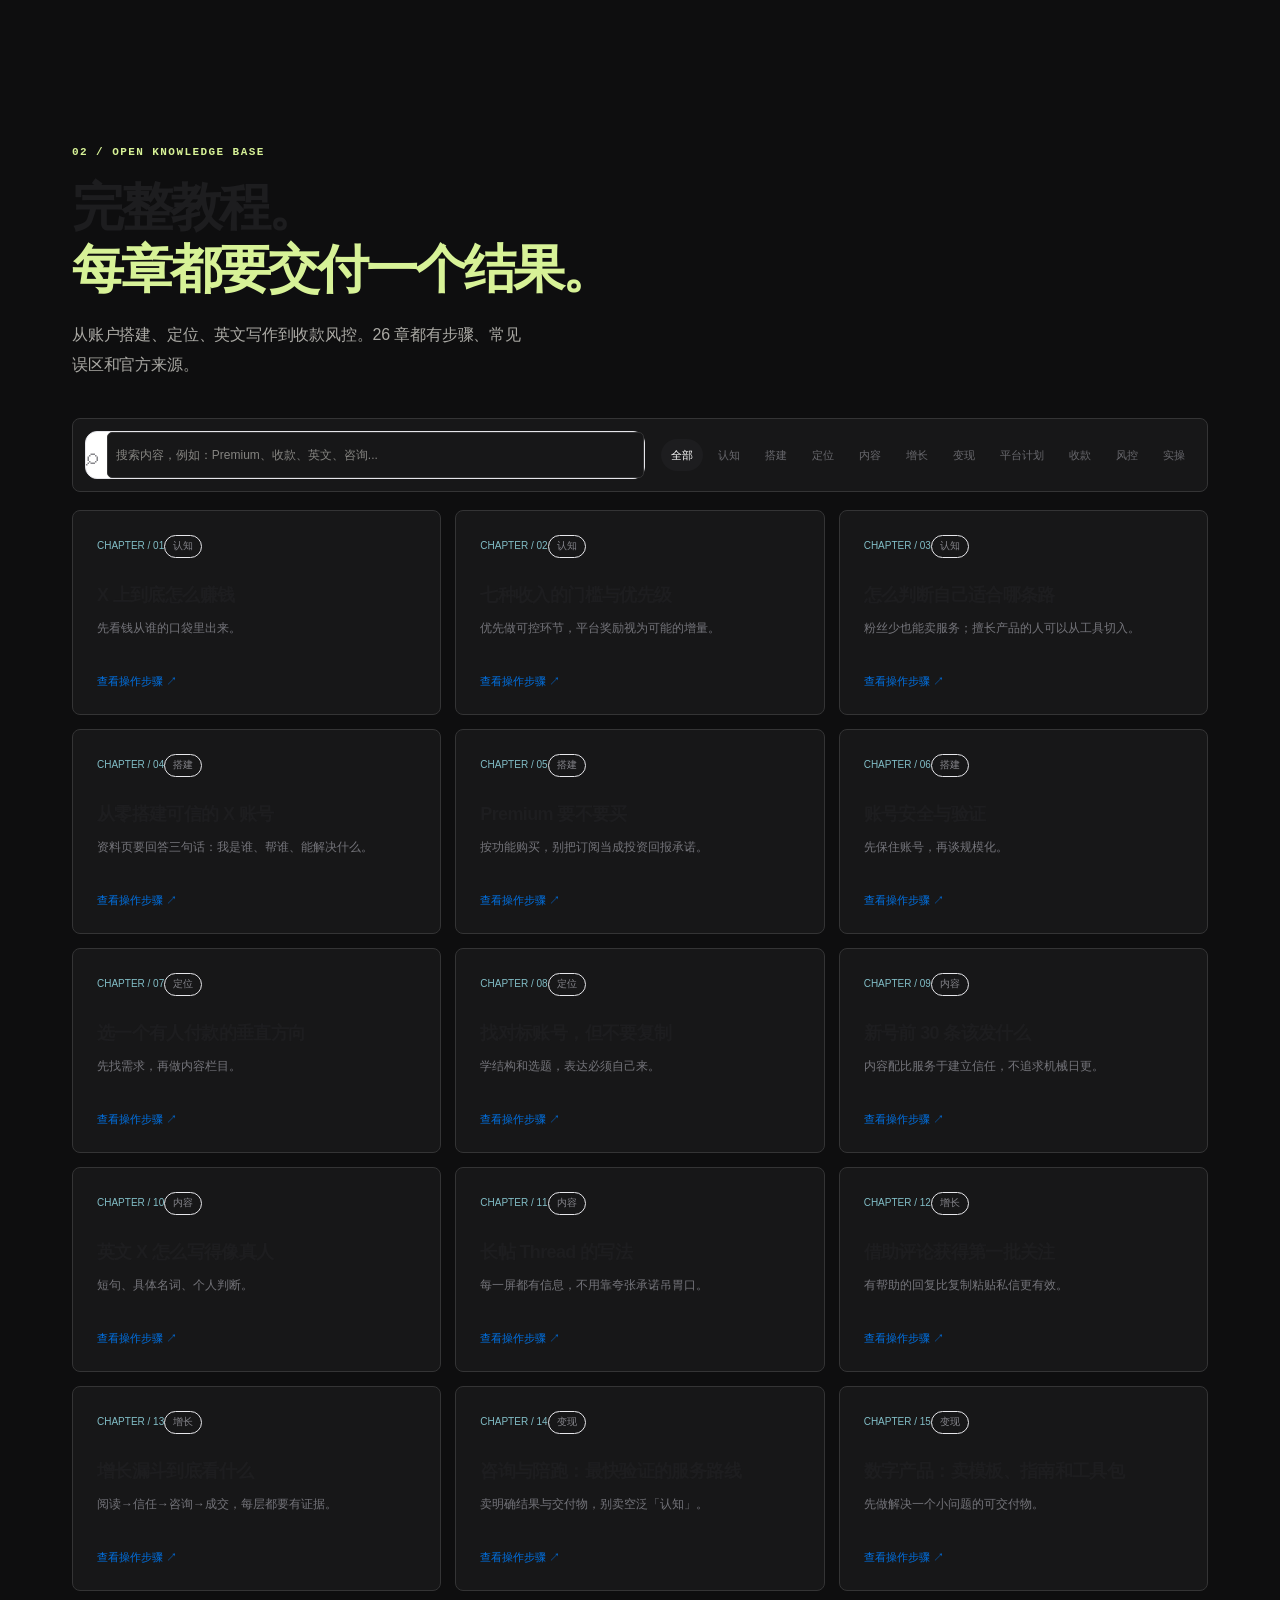
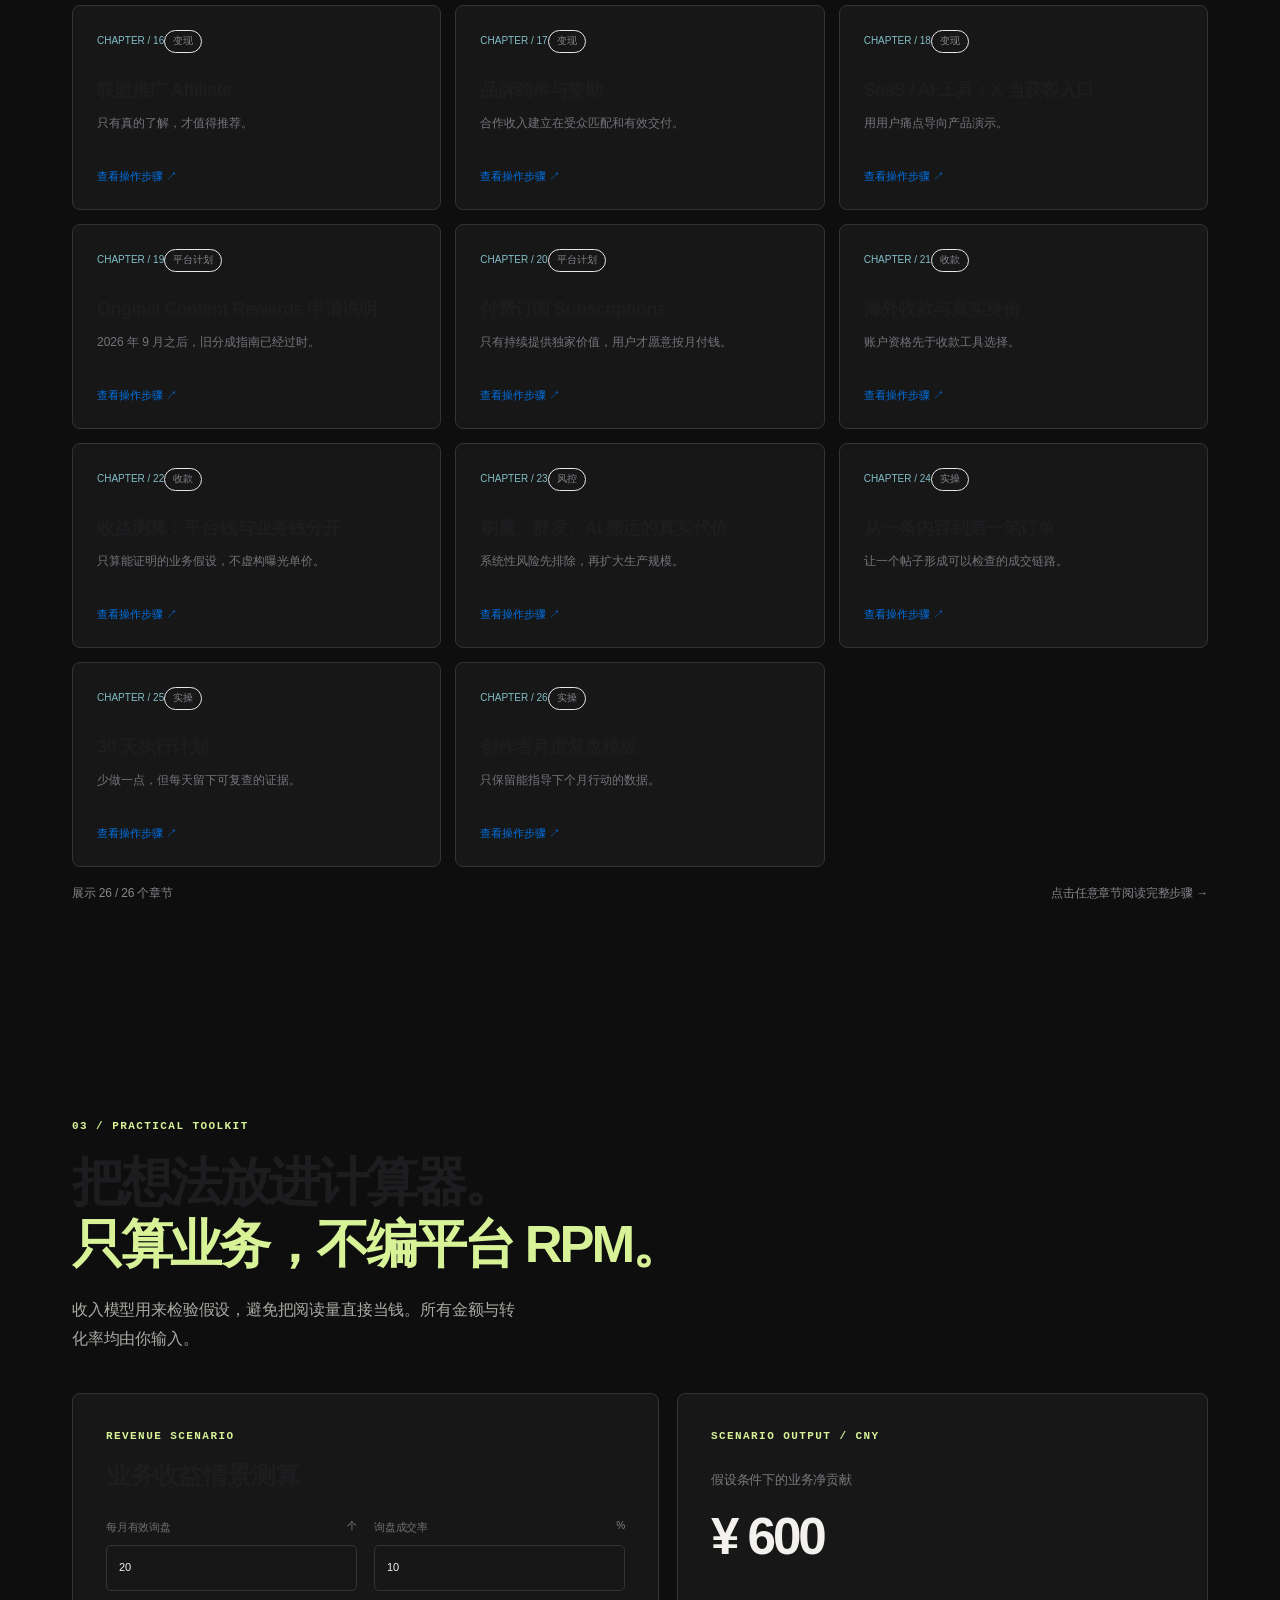
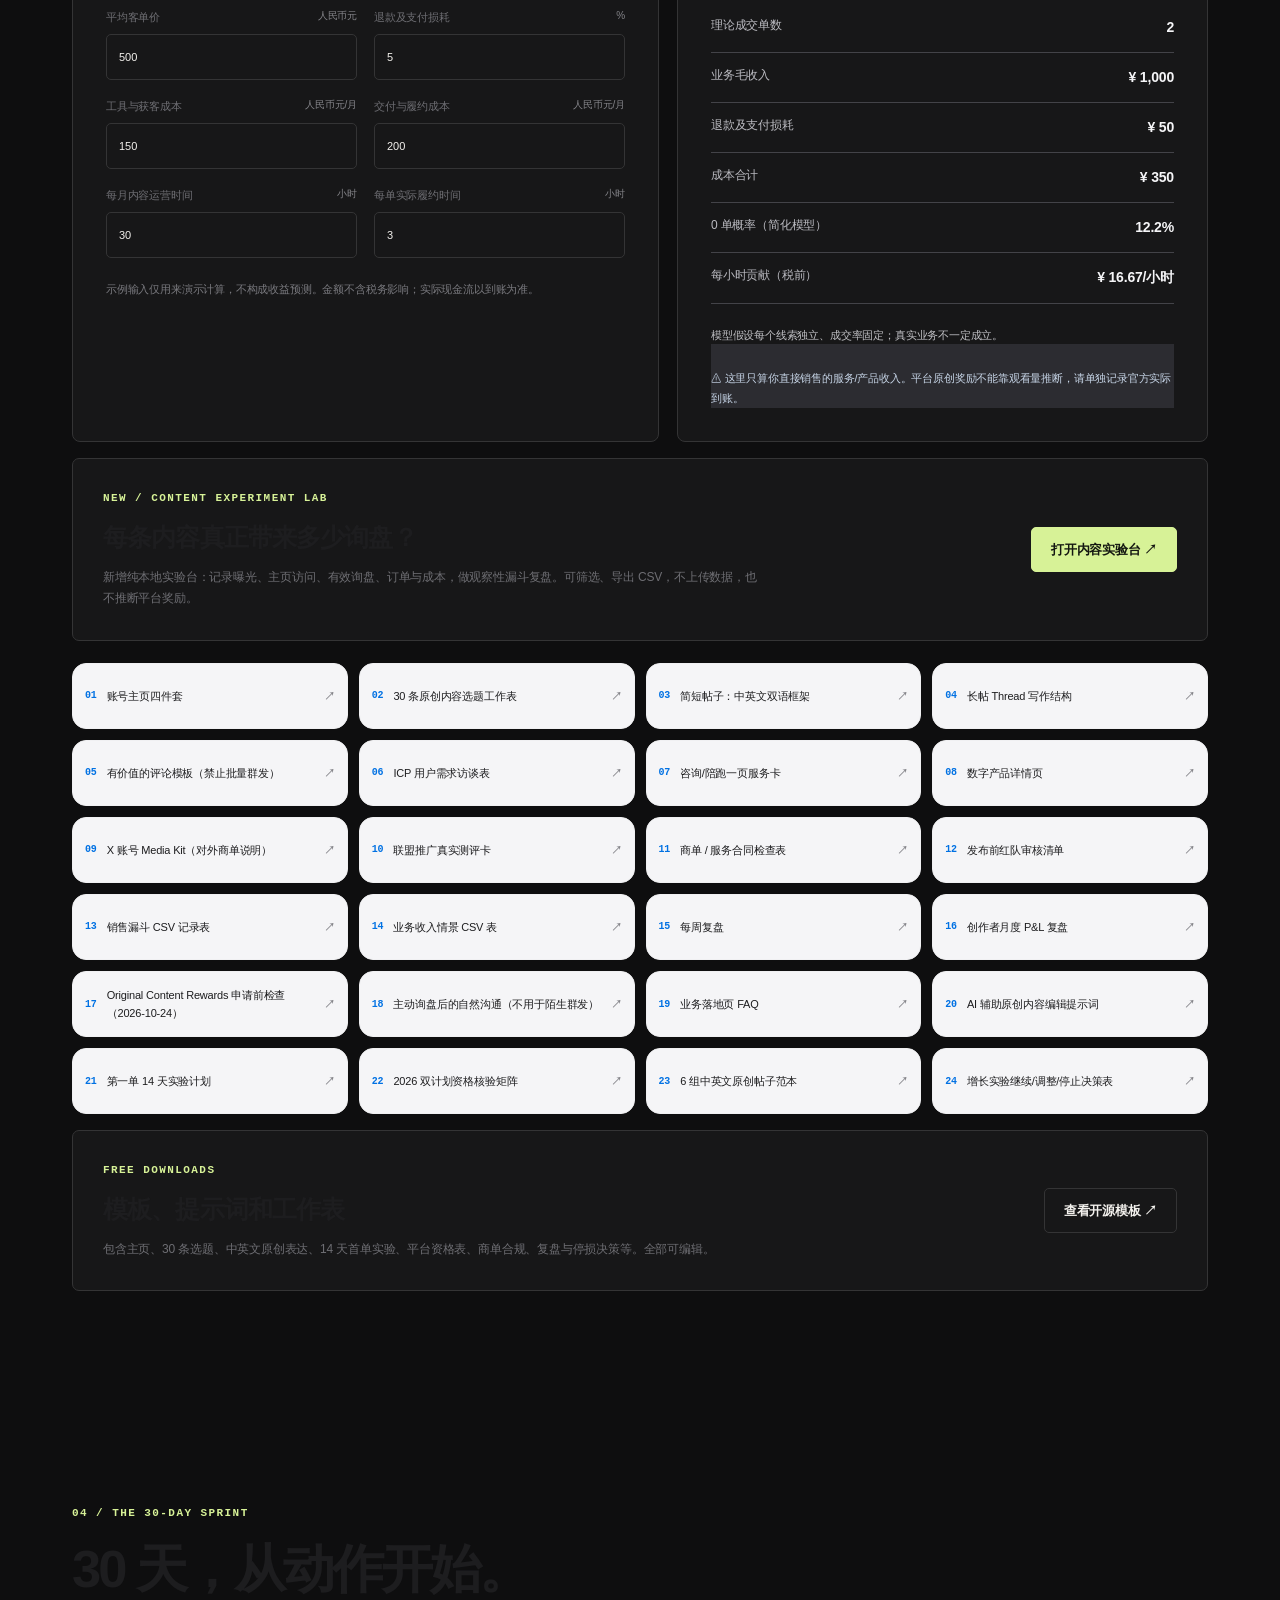
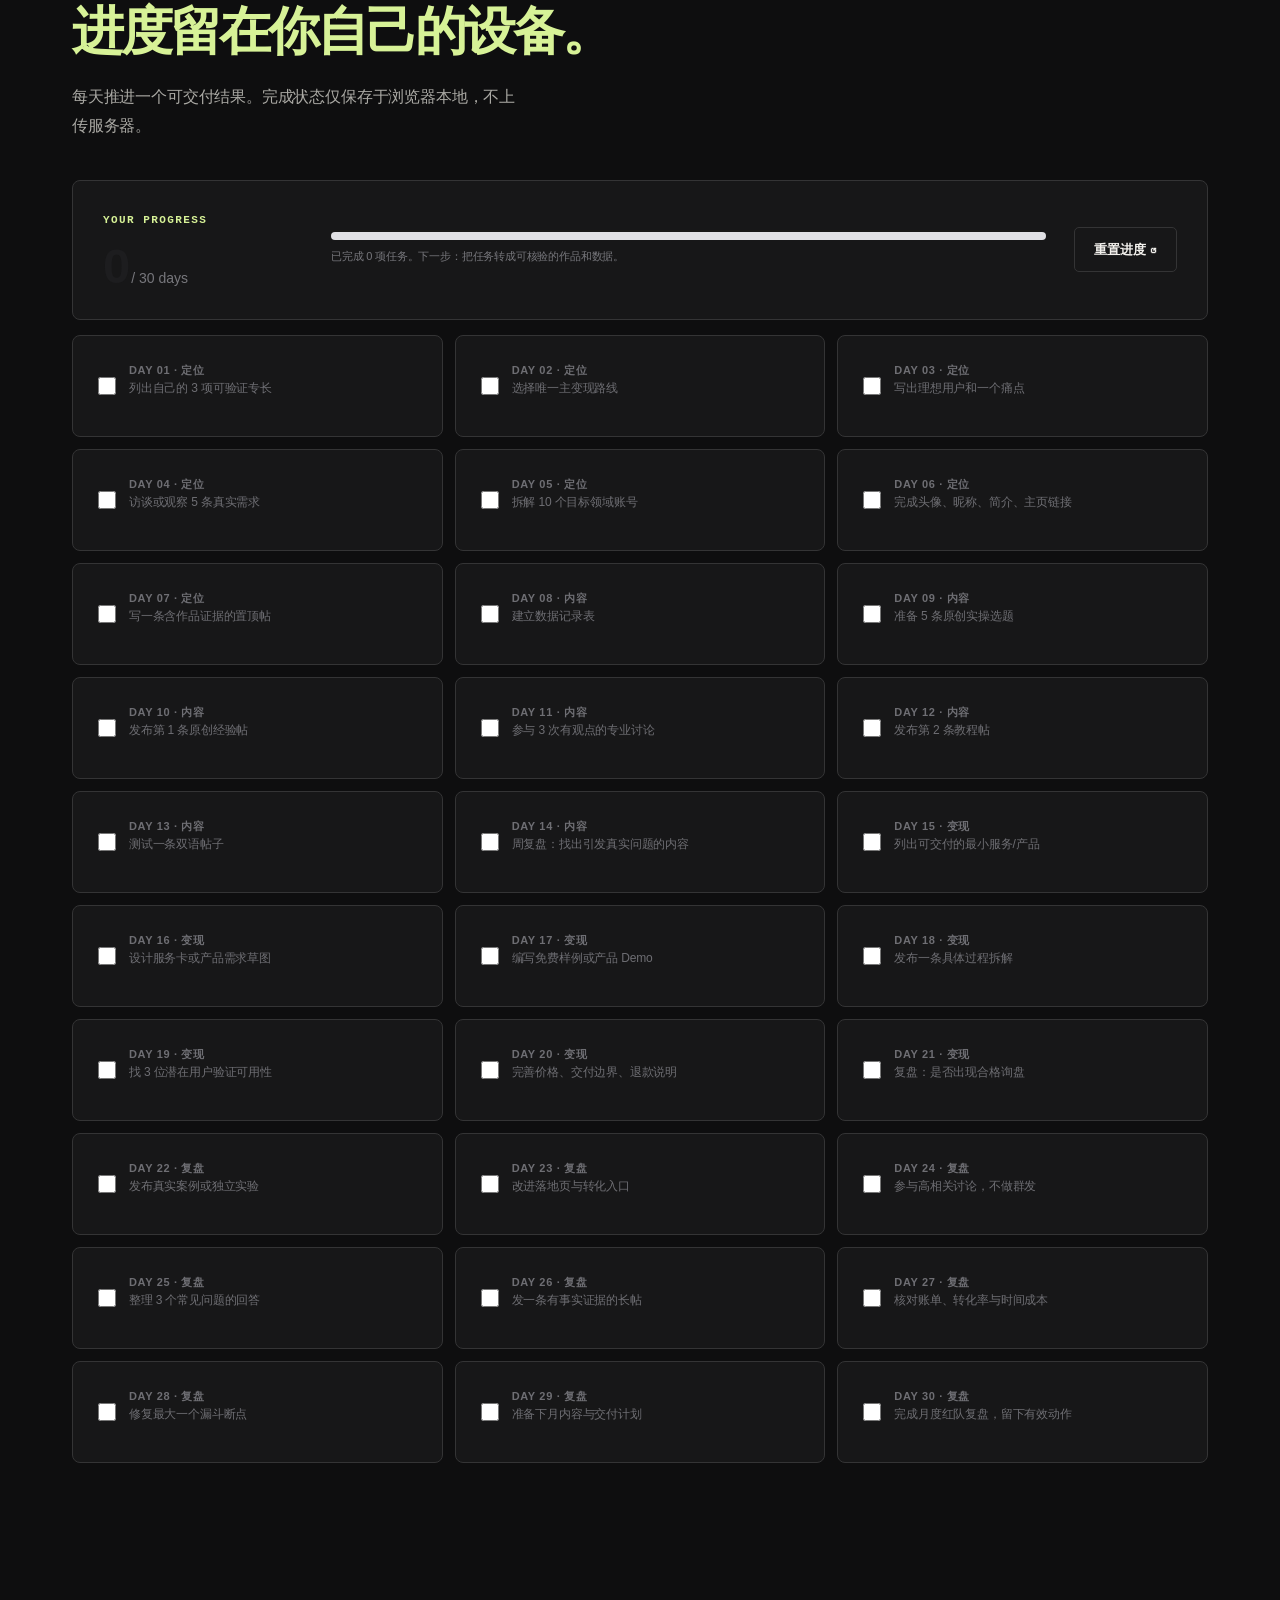
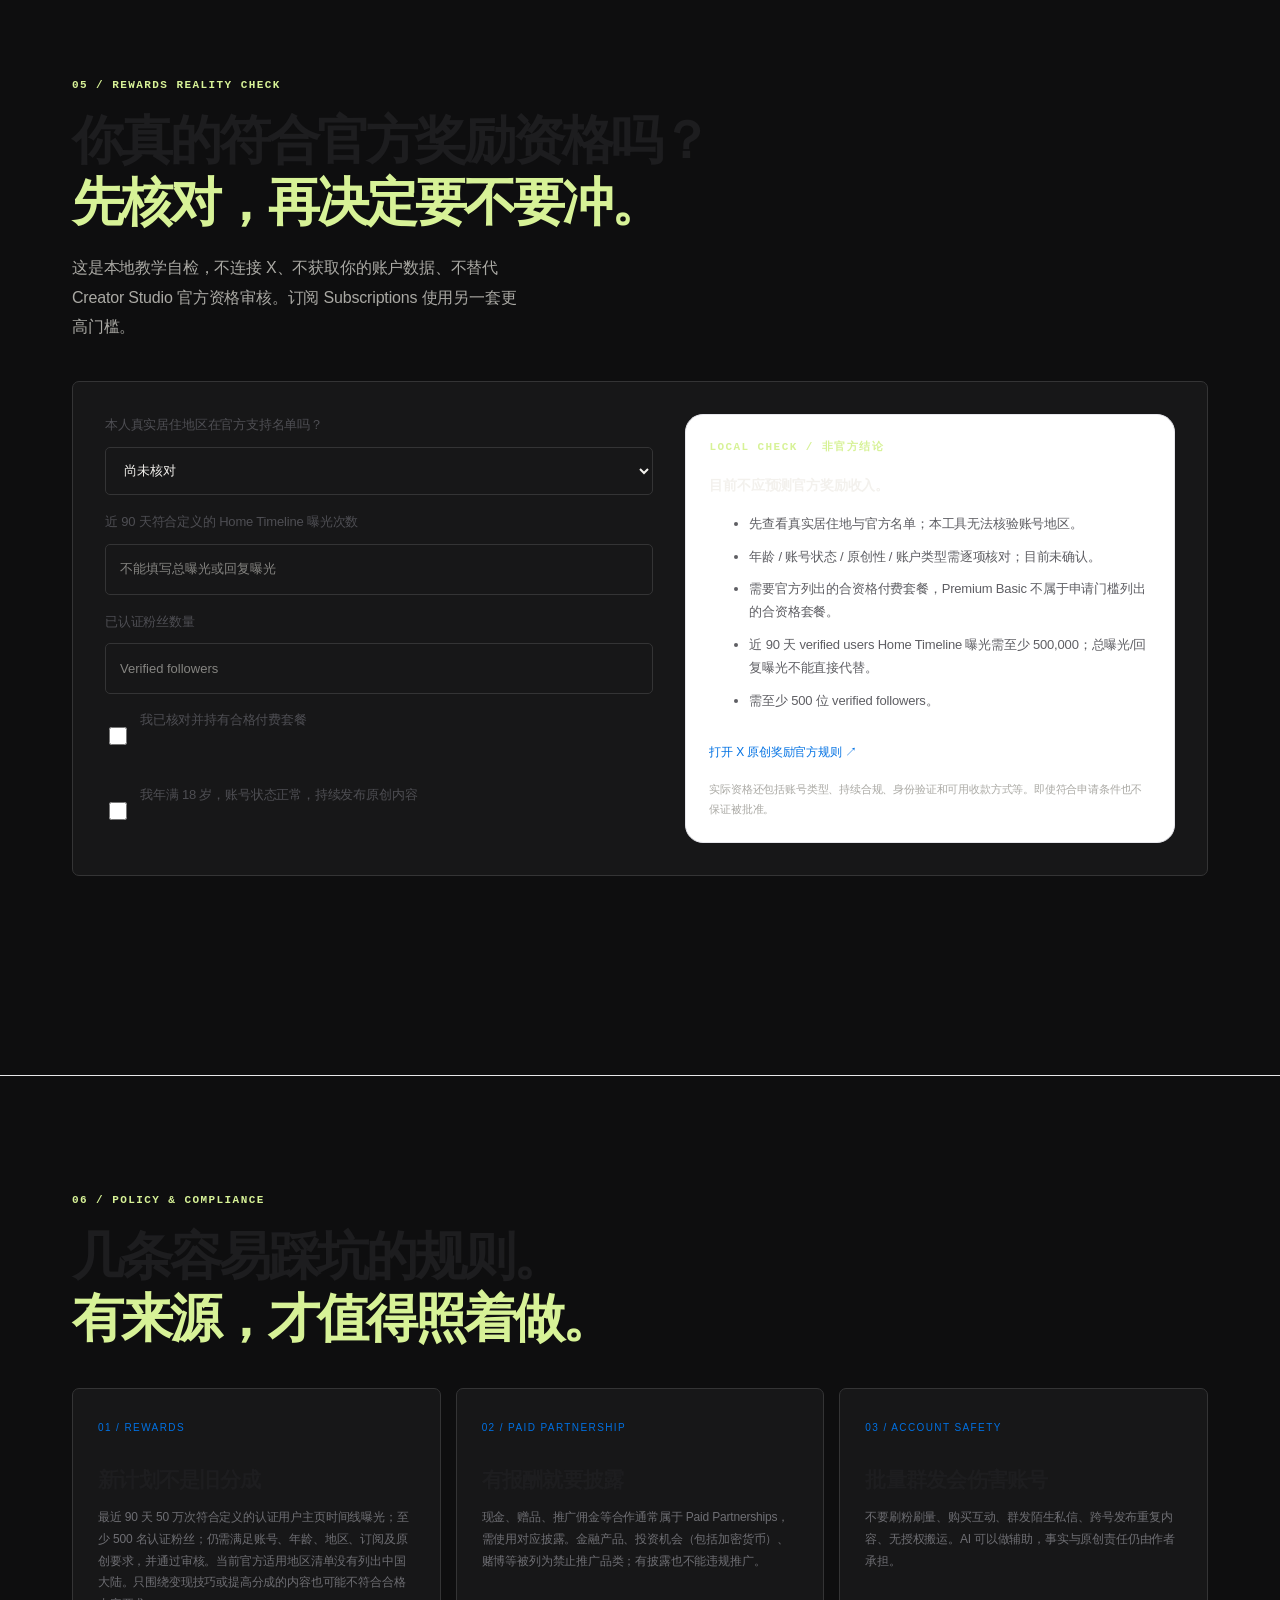
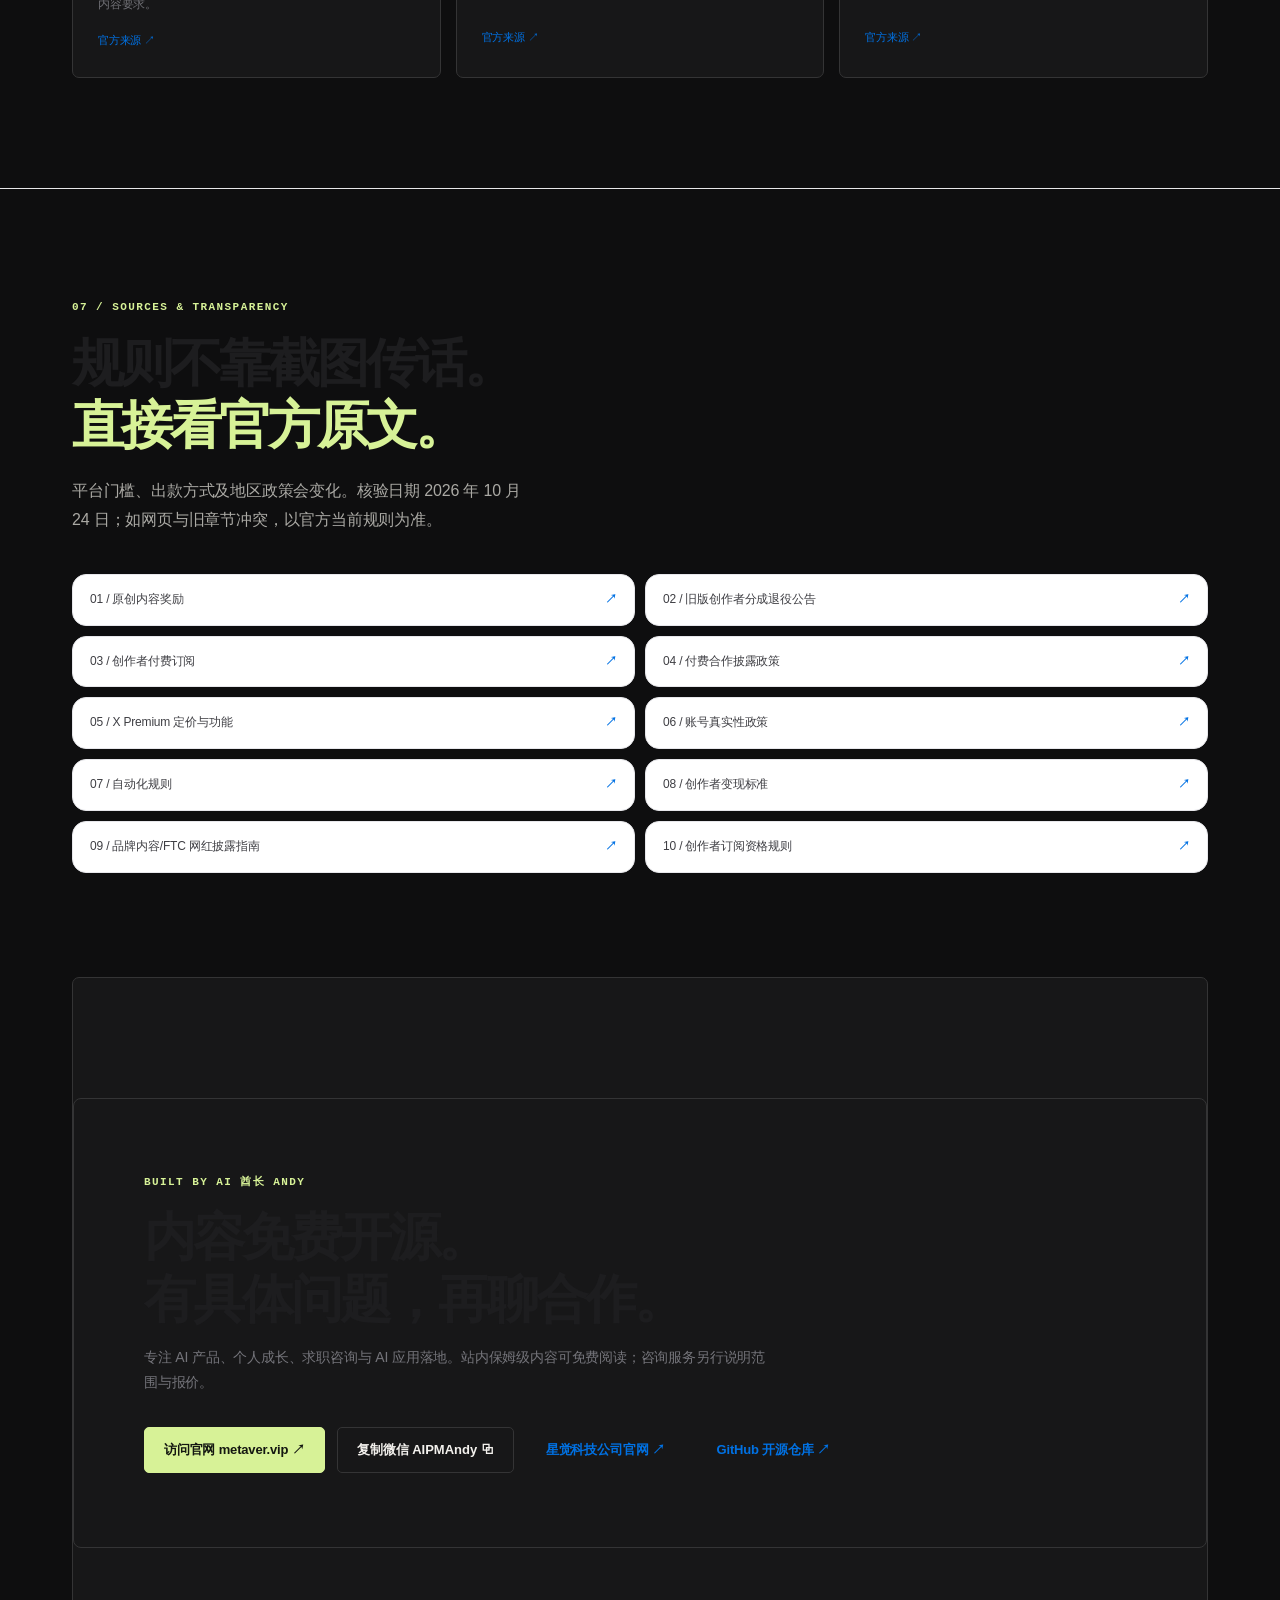
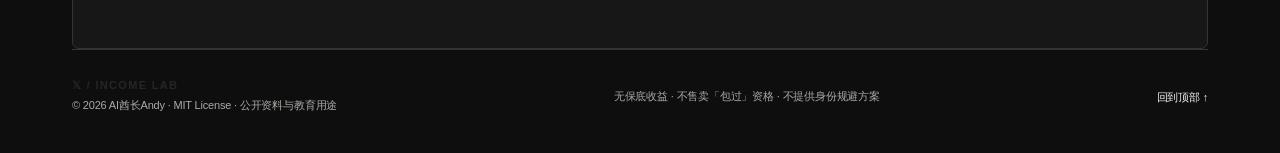
==== commit 6a8b853a: "feat: add offline X content experiment and inquiry-funnel workbench" ====
--- a/index.html
+++ b/index.html
@@ -14,11 +14,11 @@
   <link rel="icon" type="image/svg+xml" href="assets/favicon.svg" />
   <link rel="canonical" href="https://aipmandy.github.io/x-income-handbook/" />
   <meta name="author" content="AI酋长Andy" />
-  <script type="application/ld+json">{"@context":"https://schema.org","@graph":[{"@type":"Person","@id":"https://github.com/AIPMAndy#person","name":"AI酋长Andy","alternateName":["AI Chief Andy","Andy Liu","AIPMAndy"],"url":"https://metaver.vip/","sameAs":["https://x.com/AIPMAndy","https://github.com/AIPMAndy","https://metaver.vip/","https://t.me/AIPMAndy","https://www.threads.com/@andyaipm","https://www.youtube.com/channel/UCo3Uq_DFHKFQxX2vLqEZ8mw","https://space.bilibili.com/100287319","https://www.xiaohongshu.com/user/profile/578dd31382ec3924141f799e","https://aipmandy.github.io/"],"jobTitle":"连续创业者（AI + 产品方法论），前腾讯/百度 AI 产品专家，大模型独角兽前 VP","description":"AI酋长Andy（Andy Liu，GitHub/X @AIPMAndy）：前腾讯/百度 AI 产品专家，大模型独角兽前 VP，现专注 AI + 产品方法论创业。"},{"@type":"WebSite","@id":"https://aipmandy.github.io/x-income-handbook/#website","url":"https://aipmandy.github.io/x-income-handbook/","name":"X (Twitter) 赚钱实战指南","description":"X（Twitter）怎么赚钱？AI酋长Andy 写的免费开源中文指南：26 章教程、7 条变现路径、24 套模板、30 天计划，覆盖内容增长、真实成交与 X 创作者规则。不承诺涨粉或收入。","inLanguage":"zh-CN","author":{"@id":"https://github.com/AIPMAndy#person"},"publisher":{"@id":"https://github.com/AIPMAndy#person"}}]}</script>
+  <script type="application/ld+json">{"@context":"https://schema.org","@graph":[{"@type":"Person","@id":"https://github.com/AIPMAndy#person","name":"AI酋长Andy","alternateName":["AI Chief Andy","Andy Liu","AIPMAndy"],"url":"https://metaver.vip/","sameAs":["https://x.com/AIPMAndy","https://github.com/AIPMAndy","https://metaver.vip/","https://t.me/AIPMAndy","https://www.threads.com/@andyaipm","https://www.youtube.com/channel/UCo3Uq_DFHKFQxX2vLqEZ8mw","https://space.bilibili.com/100287319","https://www.xiaohongshu.com/user/profile/578dd31382ec3924141f799e","https://aipmandy.github.io/"],"jobTitle":"流量 AI 联合创始人、星觉 AI 创始人","description":"AI酋长Andy（Andy Liu，GitHub/X @AIPMAndy）：流量 AI 联合创始人、星觉 AI 创始人。"},{"@type":"WebSite","@id":"https://aipmandy.github.io/x-income-handbook/#website","url":"https://aipmandy.github.io/x-income-handbook/","name":"X (Twitter) 赚钱实战指南","description":"X（Twitter）怎么赚钱？AI酋长Andy 写的免费开源中文指南：26 章教程、7 条变现路径、24 套模板、30 天计划，覆盖内容增长、真实成交与 X 创作者规则。不承诺涨粉或收入。","inLanguage":"zh-CN","author":{"@id":"https://github.com/AIPMAndy#person"},"publisher":{"@id":"https://github.com/AIPMAndy#person"}}]}</script>
   <link rel="stylesheet" href="assets/style.css" />
   <link rel="stylesheet" href="assets/apple.css" />
   <title>X 赚钱保姆级攻略 2026 · AI酋长Andy</title>
-</head>
+<meta name="twitter:image" content="https://aipmandy.github.io/x-income-handbook/assets/social-preview.png"></head>
 <body>
   <a class="skip-link" href="#knowledge">跳转到教程正文</a>
   <div class="aurora aurora-a" aria-hidden="true"></div><div class="aurora aurora-b" aria-hidden="true"></div><div class="grain" aria-hidden="true"></div>
@@ -68,6 +68,7 @@
     <section id="tools" class="section container"><div class="section-head"><span class="section-label">03 / PRACTICAL TOOLKIT</span><h2>把想法放进计算器。<br/><span>只算业务，不编平台 RPM。</span></h2><p>收入模型用来检验假设，避免把阅读量直接当钱。所有金额与转化率均由你输入。</p></div>
       <div class="calc-layout"><div class="glass calc-form"><div class="card-kicker">REVENUE SCENARIO</div><h3>业务收益情景测算</h3><div class="calc-fields"><label>每月有效询盘 <span>个</span><input id="leads" type="number" min="0" max="10000000" step="1" value="20" /></label><label>询盘成交率 <span>%</span><input id="conversion" type="number" min="0" max="100" step="1" value="10" /></label><label>平均客单价 <span>人民币元</span><input id="ticket" type="number" min="0" max="100000000" step="50" value="500" /></label><label>退款及支付损耗 <span>%</span><input id="refund" type="number" min="0" max="100" step="1" value="5" /></label><label>工具与获客成本 <span>人民币元/月</span><input id="cost" type="number" min="0" max="100000000" step="10" value="150" /></label><label>交付与履约成本 <span>人民币元/月</span><input id="delivery" type="number" min="0" max="100000000" step="10" value="200" /></label><label>每月内容运营时间 <span>小时</span><input id="contentHours" type="number" min="0" max="1000000" step="1" value="30" /></label><label>每单实际履约时间 <span>小时</span><input id="hoursPerOrder" type="number" min="0" max="1000000" step="0.5" value="3" /></label></div><p class="calc-note">示例输入仅用来演示计算，不构成收益预测。金额不含税务影响；实际现金流以到账为准。</p></div>
         <div class="glass calc-result"><div class="card-kicker">SCENARIO OUTPUT / CNY</div><p>假设条件下的业务净贡献</p><div class="calc-value" id="net">¥ 0</div><div class="calc-stat"><span>理论成交单数</span><b id="orders">0</b></div><div class="calc-stat"><span>业务毛收入</span><b id="gross">¥ 0</b></div><div class="calc-stat"><span>退款及支付损耗</span><b id="loss">¥ 0</b></div><div class="calc-stat"><span>成本合计</span><b id="expenses">¥ 0</b></div><div class="calc-stat"><span>0 单概率（简化模型）</span><b id="zeroOrders">—</b></div><div class="calc-stat"><span>每小时贡献（税前）</span><b id="hourly">—</b></div><div id="scenarioRisk" class="calc-note" aria-live="polite"></div><div class="disclaimer">⚠ 这里只算你直接销售的服务/产品收入。平台原创奖励不能靠观看量推断，请单独记录官方实际到账。</div></div></div>
+      <div class="resources glass"><div><div class="card-kicker">NEW / CONTENT EXPERIMENT LAB</div><h3>每条内容真正带来多少询盘？</h3><p>新增纯本地实验台：记录曝光、主页访问、有效询盘、订单与成本，做观察性漏斗复盘。可筛选、导出 CSV，不上传数据，也不推断平台奖励。</p></div><a class="btn btn-primary" href="experiment.html">打开内容实验台 ↗</a></div>
       <div class="template-list" id="templateList" aria-label="可编辑开源模板"></div>
       <div class="resources glass"><div><div class="card-kicker">FREE DOWNLOADS</div><h3>模板、提示词和工作表</h3><p>包含主页、30 条选题、中英文原创表达、14 天首单实验、平台资格表、商单合规、复盘与停损决策等。全部可编辑。</p></div><a class="btn btn-outline" href="https://github.com/AIPMAndy/x-income-handbook/tree/main/templates" target="_blank" rel="noopener noreferrer">查看开源模板 ↗</a></div>
     </section>
@@ -75,7 +76,7 @@
     <section id="eligibility" class="section container"><div class="section-head"><span class="section-label">05 / REWARDS REALITY CHECK</span><h2>你真的符合官方奖励资格吗？<br/><span>先核对，再决定要不要冲。</span></h2><p>这是本地教学自检，不连接 X、不获取你的账户数据、不替代 Creator Studio 官方资格审核。订阅 Subscriptions 使用另一套更高门槛。</p></div><form id="rewardsCheck" class="glass eligibility-card"><div class="eligibility-fields"><label>本人真实居住地区在官方支持名单吗？<select id="rewardRegion"><option value="unknown">尚未核对</option><option value="yes">是（已查官方名单）</option><option value="no">否</option></select></label><label>近 90 天符合定义的 Home Timeline 曝光次数<input id="rewardViews" type="number" min="0" step="1" placeholder="不能填写总曝光或回复曝光" /></label><label>已认证粉丝数量<input id="rewardVerified" type="number" min="0" step="1" placeholder="Verified followers" /></label><label class="eligibility-check"><input id="rewardPremium" type="checkbox"/> 我已核对并持有合格付费套餐</label><label class="eligibility-check"><input id="rewardAge" type="checkbox"/> 我年满 18 岁，账号状态正常，持续发布原创内容</label></div><div class="eligibility-result"><span class="card-kicker">LOCAL CHECK / 非官方结论</span><div id="rewardResult" aria-live="polite"></div><a href="https://help.x.com/en/using-x/original-content-rewards" target="_blank" rel="noopener noreferrer">打开 X 原创奖励官方规则 ↗</a><p>实际资格还包括账号类型、持续合规、身份验证和可用收款方式等。即使符合申请条件也不保证被批准。</p></div></form></section>
     <section id="policy" class="policy-section"><div class="container"><div class="section-head"><span class="section-label">06 / POLICY & COMPLIANCE</span><h2>几条容易踩坑的规则。<br/><span>有来源，才值得照着做。</span></h2></div><div class="policy-grid"><article class="glass policy-card"><span>01 / REWARDS</span><h3>新计划不是旧分成</h3><p>最近 90 天 50 万次符合定义的认证用户主页时间线曝光；至少 500 名认证粉丝；仍需满足账号、年龄、地区、订阅及原创要求，并通过审核。当前官方适用地区清单没有列出中国大陆。只围绕变现技巧或提高分成的内容也可能不符合合格内容要求。</p><a href="https://help.x.com/en/using-x/original-content-rewards" target="_blank" rel="noopener noreferrer">官方来源 ↗</a></article><article class="glass policy-card"><span>02 / PAID PARTNERSHIP</span><h3>有报酬就要披露</h3><p>现金、赠品、推广佣金等合作通常属于 Paid Partnerships，需使用对应披露。金融产品、投资机会（包括加密货币）、赌博等被列为禁止推广品类；有披露也不能违规推广。</p><a href="https://help.x.com/en/rules-and-policies/paid-partnerships-policy" target="_blank" rel="noopener noreferrer">官方来源 ↗</a></article><article class="glass policy-card"><span>03 / ACCOUNT SAFETY</span><h3>批量群发会伤害账号</h3><p>不要刷粉刷量、购买互动、群发陌生私信、跨号发布重复内容、无授权搬运。AI 可以做辅助，事实与原创责任仍由作者承担。</p><a href="https://help.x.com/en/rules-and-policies/authenticity" target="_blank" rel="noopener noreferrer">官方来源 ↗</a></article></div></div></section>
     <section id="sources" class="section container"><div class="section-head"><span class="section-label">07 / SOURCES & TRANSPARENCY</span><h2>规则不靠截图传话。<br/><span>直接看官方原文。</span></h2><p>平台门槛、出款方式及地区政策会变化。核验日期 2026 年 10 月 24 日；如网页与旧章节冲突，以官方当前规则为准。</p></div><div id="sourceList" class="source-grid"></div></section>
-    <section class="container contact-section"><div class="contact-panel glass"><div class="contact-glow"></div><div class="card-kicker">BUILT BY AI 酋长 ANDY</div><h2>内容免费开源。<br/>有具体问题，再聊合作。</h2><p>专注 AI 产品、个人成长、求职咨询与 AI 应用落地。站内保姆级内容可免费阅读；咨询服务另行说明范围与报价。</p><div class="contact-buttons"><a class="btn btn-primary" href="https://metaver.vip/" target="_blank" rel="noopener noreferrer">访问官网 metaver.vip ↗</a><button type="button" class="btn btn-outline" id="copyWechat">复制微信 AIPMAndy ⧉</button><a class="btn btn-text" href="https://github.com/AIPMAndy/x-income-handbook" target="_blank" rel="noopener noreferrer">GitHub 开源仓库 ↗</a></div></div></section>
+    <section class="container contact-section"><div class="contact-panel glass"><div class="contact-glow"></div><div class="card-kicker">BUILT BY AI 酋长 ANDY</div><h2>内容免费开源。<br/>有具体问题，再聊合作。</h2><p>专注 AI 产品、个人成长、求职咨询与 AI 应用落地。站内保姆级内容可免费阅读；咨询服务另行说明范围与报价。</p><div class="contact-buttons"><a class="btn btn-primary" href="https://metaver.vip/" target="_blank" rel="noopener noreferrer">访问官网 metaver.vip ↗</a><button type="button" class="btn btn-outline" id="copyWechat">复制微信 AIPMAndy ⧉</button><a class="btn btn-text" href="https://www.a6no1.cn/" target="_blank" rel="noopener noreferrer">星觉科技公司官网 ↗</a><a class="btn btn-text" href="https://github.com/AIPMAndy/x-income-handbook" target="_blank" rel="noopener noreferrer">GitHub 开源仓库 ↗</a></div></div></section>
   </main>
   <footer class="footer container"><div><span class="footer-brand">𝕏 / INCOME LAB</span><p>© 2026 AI酋长Andy · MIT License · 公开资料与教育用途</p></div><p>无保底收益 · 不售卖「包过」资格 · 不提供身份规避方案</p><a href="#home">回到顶部 ↑</a></footer>
   <dialog id="chapterDialog" class="chapter-dialog"><div class="dialog-shell"><button type="button" id="closeDialog" class="dialog-close" aria-label="关闭章节">×</button><div id="dialogBody"></div><div class="dialog-footer"><button type="button" id="prevChapter" class="btn btn-ghost tiny">← 上一章</button><button type="button" id="copyChapter" class="btn btn-ghost tiny">复制链接 ⧉</button><button type="button" id="nextChapter" class="btn btn-primary tiny">下一章 →</button></div></div></dialog>
